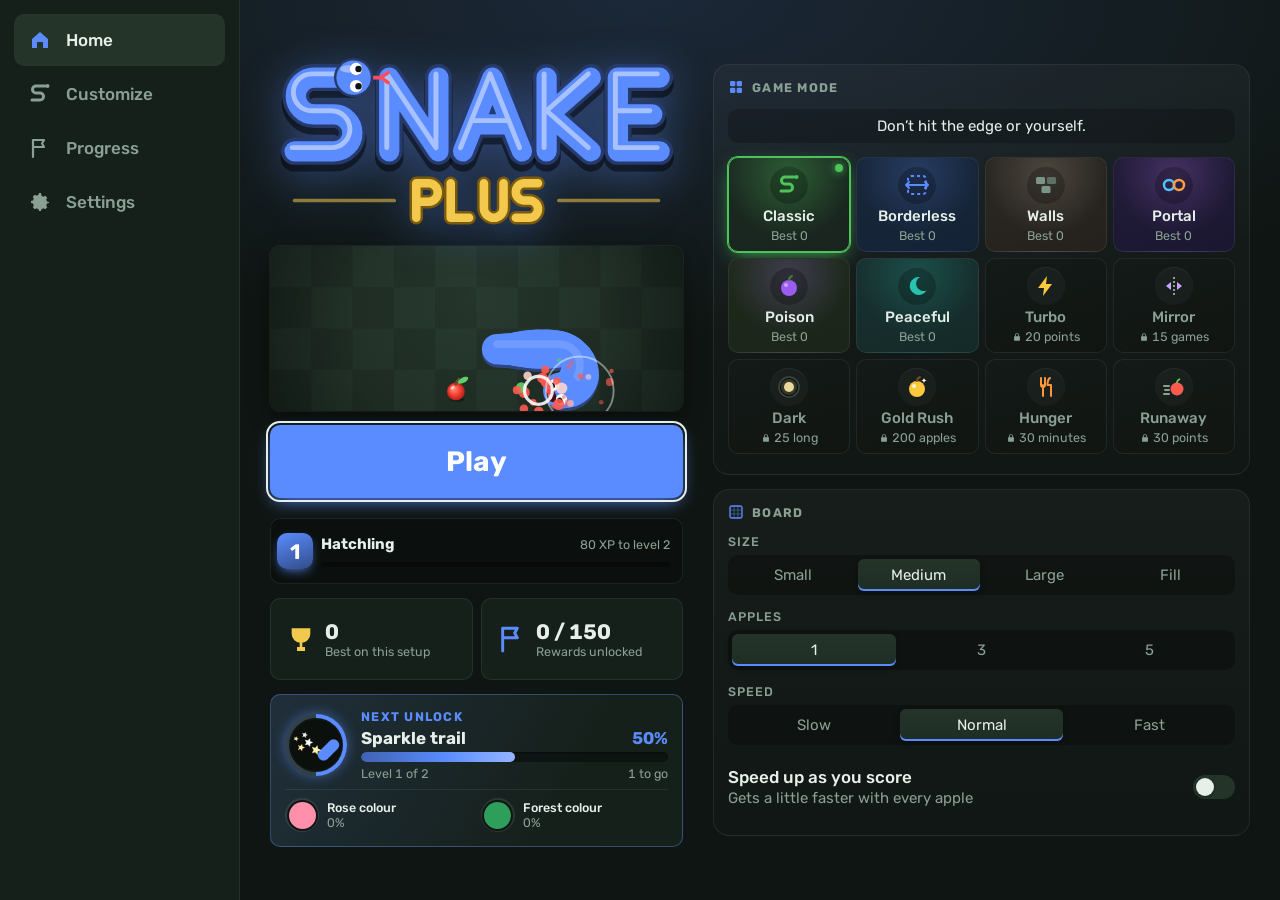
==== index.html @ ddee66f6 "Fade scroll areas at their edges; add Gameplay, Effects and swipe settings Everything that scrolls n" ====
<!doctype html>
<html lang="en">
<head>
<meta charset="utf-8">
<meta name="viewport" content="width=device-width,initial-scale=1,viewport-fit=cover">
<meta name="theme-color" content="#0f1512">
<meta name="color-scheme" content="dark">
<meta name="description" content="A dark-mode snake game with a dozen modes, a long road of unlocks and smooth controls.">
<!-- Installable: Add to Home Screen opens it full-screen on iPhone/iPad -->
<meta name="apple-mobile-web-app-capable" content="yes">
<meta name="mobile-web-app-capable" content="yes">
<meta name="apple-mobile-web-app-status-bar-style" content="black-translucent">
<meta name="apple-mobile-web-app-title" content="Snake Plus">
<link rel="icon" href="icons/icon-192.png" type="image/png">
<link rel="apple-touch-icon" href="icons/apple-touch-icon.png">
<title>Snake Plus</title>
<link rel="preconnect" href="https://fonts.googleapis.com">
<link rel="preconnect" href="https://fonts.gstatic.com" crossorigin>
<link rel="stylesheet" href="https://fonts.googleapis.com/css2?family=Rubik:wght@400;500;700&display=swap">
<link rel="stylesheet" href="style.css">
</head>
<body>
<main class="app" id="app">
  <div class="wrap" id="wrap">
    <div class="bar" id="bar">
      <span class="hud" title="Score">
        <svg viewBox="0 0 24 24" aria-hidden="true"><circle cx="12" cy="14" r="8" fill="#ff5a4e"/><path d="M12 6c0-2 1-3 3-4" stroke="#5fd16a" stroke-width="2" fill="none" stroke-linecap="round"/></svg>
        <b id="score">0</b>
      </span>
      <button class="hud hud-btn" id="bestBtn" type="button" aria-label="Best score – show all best scores" title="All best scores">
        <svg viewBox="0 0 24 24" aria-hidden="true"><path d="M5 4h14v4a7 7 0 0 1-14 0zM9 18h6v3H9zM11 14h2v4h-2z" fill="#f2c94c"/></svg>
        <b id="best">0</b>
      </button>
      <span class="mode-tag" id="modeTag">Classic</span>
      <span class="spacer"></span>
      <button class="icon-btn" id="muteBtn" type="button" aria-label="Sound on"></button>
      <button class="icon-btn" id="menuBtn" type="button" aria-label="Pause and open menu"><svg viewBox="0 0 24 24" fill="currentColor" aria-hidden="true"><rect x="6" y="5" width="4" height="14" rx="1"/><rect x="14" y="5" width="4" height="14" rx="1"/></svg></button>
    </div>
    <div class="stage" id="stage">
      <canvas id="c" aria-label="Snake board"></canvas>
      <div class="overlay" id="overlay">
        <div class="menu compact" id="menu" role="dialog" aria-labelledby="ovTitle">
          <div class="menu-head">
            <h1 id="ovTitle">Snake Plus</h1>
            <div class="scores">
              <div class="big-stat">
                <svg viewBox="0 0 24 24" aria-hidden="true"><circle cx="12" cy="14" r="8" fill="#ff5a4e"/><path d="M12 6c0-2 1-3 3-4" stroke="#5fd16a" stroke-width="2" fill="none" stroke-linecap="round"/></svg>
                <span class="num" id="mScore">0</span><small>Score</small>
              </div>
              <button class="big-stat big-stat-btn" id="mBestBtn" type="button" title="All best scores">
                <svg viewBox="0 0 24 24" aria-hidden="true"><path d="M5 4h14v4a7 7 0 0 1-14 0zM9 18h6v3H9zM11 14h2v4h-2z" fill="#f2c94c"/></svg>
                <span class="num" id="mBest">0</span><small>Best</small>
              </button>
            </div>
            <button class="lvl" id="lvl" type="button" title="Player level"></button>
            <p class="badge" id="badge" hidden></p>
            <div class="missed" id="missed" hidden>
              <div class="ms-h"><b>What you missed</b><small>Unlocked this game. Tap one to use it.</small><button type="button" class="ms-x" id="missedClose" aria-label="Close">×</button></div>
              <div class="ms-list" id="missedList"></div>
            </div>
            <button class="home-next" id="nextGoal" type="button" hidden></button>
          </div>

          <div class="pause-box" id="pauseBox" hidden>
            <button class="play" id="resumeBtn" type="button">Resume</button>
            <div class="pause-row">
              <button class="pbtn" id="restartBtn" type="button"><svg viewBox="0 0 24 24" aria-hidden="true"><path d="M4 12a8 8 0 1 0 2.4-5.7M4 4v4.5h4.5" stroke="currentColor" stroke-width="2.2" fill="none" stroke-linecap="round" stroke-linejoin="round"/></svg>Restart</button>
              <button class="pbtn" id="homeBtn" type="button"><svg viewBox="0 0 24 24" aria-hidden="true"><path d="M4 11l8-7 8 7v9h-5v-6H9v6H4z" fill="currentColor"/></svg>Main menu</button>
            </div>
            <div class="pause-row">
              <button class="pbtn tog" id="pSound" type="button" aria-pressed="true"><span class="ic"></span>Sound</button>
              <button class="pbtn tog" id="pMusic" type="button" aria-pressed="false"><svg viewBox="0 0 24 24" aria-hidden="true"><path d="M9 18V6l10-2v12" stroke="currentColor" stroke-width="2" fill="none" stroke-linejoin="round"/><circle cx="6.5" cy="18" r="2.5" fill="currentColor"/><circle cx="16.5" cy="16" r="2.5" fill="currentColor"/></svg>Music</button>
            </div>
            <p class="pause-hint">Esc, P or Start also resumes</p>
          </div>
          <div class="pause-box" id="overBox" hidden>
            <button class="play" id="againBtn" type="button">Play again</button>
            <button class="pbtn" id="overHome" type="button"><svg viewBox="0 0 24 24" aria-hidden="true"><path d="M4 11l8-7 8 7v9h-5v-6H9v6H4z" fill="currentColor"/></svg>Main menu</button>
          </div>
        </div>
      </div>
    </div>
  </div>
  <div class="dpad" id="dpad" hidden aria-label="Direction pad">
    <button type="button" data-dir="up" aria-label="Up"><svg viewBox="0 0 24 24"><path d="M12 6l7 9H5z"/></svg></button>
    <button type="button" data-dir="left" aria-label="Left"><svg viewBox="0 0 24 24"><path d="M6 12l9-7v14z"/></svg></button>
    <button type="button" data-dir="right" aria-label="Right"><svg viewBox="0 0 24 24"><path d="M18 12l-9 7V5z"/></svg></button>
    <button type="button" data-dir="down" aria-label="Down"><svg viewBox="0 0 24 24"><path d="M12 18l-7-9h14z"/></svg></button>
  </div>
</main>
<div class="shell" id="shell" data-page="home">
  <aside class="side-nav">
    <div class="brand logo" role="img" aria-label="Snake Plus"></div>
    <nav class="tabs" role="tablist" id="tabs" aria-label="Menu">
            <button role="tab" type="button" data-tab="home" aria-selected="true"><svg viewBox="0 0 24 24" aria-hidden="true"><path d="M4 11l8-7 8 7v9h-5v-6H9v6H4z"/></svg><span>Home</span></button>
            <button role="tab" type="button" data-tab="modes" aria-selected="false"><svg viewBox="0 0 24 24" aria-hidden="true"><rect x="3" y="3" width="8" height="8" rx="2"/><rect x="13" y="3" width="8" height="8" rx="2"/><rect x="3" y="13" width="8" height="8" rx="2"/><rect x="13" y="13" width="8" height="8" rx="2"/></svg><span>Modes</span></button>
            <button role="tab" type="button" data-tab="snake" aria-selected="false"><svg viewBox="0 0 24 24" aria-hidden="true"><path d="M4 18h8a3.5 3.5 0 0 0 0-7H8a3.5 3.5 0 0 1 0-7h9" fill="none" stroke="currentColor" stroke-width="3" stroke-linecap="round"/><circle cx="19.5" cy="4" r="2"/></svg><span>Customize</span></button>
            <button role="tab" type="button" data-tab="unlocks" aria-selected="false"><svg viewBox="0 0 24 24" aria-hidden="true"><path d="M5 21V4M5 4h11l-2 3.5L16 11H5" fill="none" stroke="currentColor" stroke-width="2.2" stroke-linejoin="round" stroke-linecap="round"/></svg><span>Unlocks</span></button>
            <button role="tab" type="button" data-tab="stats" aria-selected="false"><svg viewBox="0 0 24 24" aria-hidden="true"><rect x="4" y="12" width="4" height="8" rx="1"/><rect x="10" y="7" width="4" height="13" rx="1"/><rect x="16" y="3" width="4" height="17" rx="1"/></svg><span>Stats</span></button>
            <button role="tab" type="button" data-tab="settings" aria-selected="false"><svg viewBox="0 0 24 24" aria-hidden="true"><path d="M12 8.5a3.5 3.5 0 1 0 0 7 3.5 3.5 0 0 0 0-7zm9 3.5-2.1-.6a7 7 0 0 0-.7-1.7l1-2-2-2-1.9 1.1a7 7 0 0 0-1.7-.7L13 3h-2l-.6 2.1a7 7 0 0 0-1.7.7L6.8 4.7l-2 2 1 2a7 7 0 0 0-.7 1.7L3 11v2l2.1.6c.2.6.4 1.2.7 1.7l-1 1.9 2 2 1.9-1c.5.3 1.1.5 1.7.7L11 21h2l.6-2.1a7 7 0 0 0 1.7-.7l1.9 1 2-2-1-1.9c.3-.5.5-1.1.7-1.7L21 13z"/></svg><span>Settings</span></button>
    </nav>
  </aside>
  <header class="page-head"><h2 id="pageTitle">Snake Plus</h2><button class="play play-pill" id="playTop" type="button">Play</button></header>
  <div class="panels" id="panels">
            <section class="panel panel-home" role="tabpanel" data-panel="home">
              <div class="home-hero">
                <h1 class="logo logo-hero" role="img" aria-label="Snake Plus"></h1>
                <div class="pv-slot"><canvas id="pv" aria-hidden="true"></canvas></div>
                <button class="setup" type="button" data-go="modes" aria-label="Change mode and board"><span class="mode-line" id="modeLine"></span><svg viewBox="0 0 24 24" aria-hidden="true"><path d="M9 6l6 6-6 6" fill="none" stroke="currentColor" stroke-width="2.4" stroke-linecap="round" stroke-linejoin="round"/></svg></button>
                <button id="playBtn" class="play play-hero" type="button">Play</button>
              </div>
              <div class="home-side">
                <button class="lvl" id="homeLvl" type="button" data-go="unlocks" title="Player level"></button>
                <div class="home-tiles">
                  <button class="htile" type="button" data-go="stats"><svg viewBox="0 0 24 24" aria-hidden="true"><path d="M5 4h14v4a7 7 0 0 1-14 0zM9 18h6v3H9zM11 14h2v4h-2z" fill="#f2c94c"/></svg><b id="homeBest">0</b><small>Best on this setup</small></button>
                  <button class="htile" type="button" data-go="unlocks"><svg viewBox="0 0 24 24" aria-hidden="true"><path d="M5 21V4M5 4h11l-2 3.5L16 11H5" fill="none" stroke="currentColor" stroke-width="2.2" stroke-linejoin="round" stroke-linecap="round"/></svg><b id="homeGot">0</b><small>Rewards unlocked</small></button>
                </div>
                <button class="home-next" id="homeNext" type="button" data-go="unlocks"></button>
              </div>
            </section>

            <section class="panel" role="tabpanel" data-panel="modes" hidden>
              <div class="pv-slot"></div>
              <div class="card"><h3 class="card-h"><svg viewBox="0 0 24 24" aria-hidden="true"><rect x="3" y="3" width="8" height="8" rx="2"/><rect x="13" y="3" width="8" height="8" rx="2"/><rect x="3" y="13" width="8" height="8" rx="2"/><rect x="13" y="13" width="8" height="8" rx="2"/></svg><span>Game mode</span></h3>
                <div class="mode-grid" id="modeGrid"></div>
              </div>
              <div class="card"><h3 class="card-h"><svg viewBox="0 0 24 24" aria-hidden="true"><rect x="3" y="3" width="18" height="18" rx="3" fill="none" stroke="currentColor" stroke-width="2"/><path d="M3 9h18M3 15h18M9 3v18M15 3v18" stroke="currentColor" stroke-width="1.2" opacity=".6"/></svg><span>Board</span></h3>
                <div class="field"><span class="label">Size</span><div class="seg" id="segBoard"></div></div>
                <div class="field"><span class="label">Apples</span><div class="seg" id="segApples"></div></div>
                <div class="field"><span class="label">Speed</span><div class="seg" id="segSpeed"></div></div>
                <button class="switch-row" type="button" role="switch" id="swRamp" aria-checked="false">
                  <span><b>Speed up as you score</b><small>Gets a little faster with every apple</small></span><i class="switch"></i>
                </button>
              </div>
            </section>

            <section class="panel panel-snake" role="tabpanel" data-panel="snake" hidden>
              <div class="ward-stage">
                <div class="pv-slot"></div>
                <div class="cat-tabs" id="catTabs"></div>
              </div>
              <div class="ward-body" id="wardrobe">
                <div class="cat-head"><span class="cat-name"><b id="catTitle"></b><small id="catNow"></small></span><span class="cat-tools"><small id="catCount"></small><button class="cat-filter" id="catFilter" type="button" aria-pressed="false">Hide locked</button></span></div>
                <div class="lock-note" id="lockNote" hidden><span id="lockText"></span><button type="button" class="link" id="lockRoad">See it on the roadmap</button></div>
                <div class="cat" data-cat="color"><div class="swatches" id="optColor"></div>
                <div class="custom-pick" id="customPick" hidden>
                  <label class="cp-row"><span class="cp-well"><input type="color" id="customInput" value="#00c2a8" aria-label="Pick your custom colour"></span>
                    <span class="cp-text"><b>Your own colour</b><small id="customStatus">Pick any colour that isn't already in the game.</small></span></label>
                </div>
                </div>
                <div class="cat" data-cat="combos" hidden><div class="combos" id="optCombos"></div><p class="hint" id="comboHint"></p></div>
                <div class="cat" data-cat="pattern" hidden><div class="chips" id="optPattern"></div></div>
                <div class="cat" data-cat="shape" hidden><div class="chips" id="optShape"></div></div>
                <div class="cat" data-cat="eyes" hidden><div class="chips" id="optEyes"></div></div>
                <div class="cat" data-cat="hat" hidden><div class="chips" id="optHat"></div></div>
                <div class="cat" data-cat="burst" hidden><div class="chips" id="optBurst"></div></div>
                <div class="cat" data-cat="trail" hidden><div class="chips" id="optTrail"></div></div>
                <div class="cat" data-cat="food" hidden><div class="chips" id="optFood"></div></div>
                <div class="cat" data-cat="boardSkin" hidden><div class="chips" id="optBoardSkin"></div></div>
              </div>
            </section>

            <section class="panel" role="tabpanel" data-panel="unlocks" hidden>
              <div class="road-hero" id="roadHero"></div>
              <div class="roadmap" id="roadmap"></div>
            </section>

            <section class="panel" role="tabpanel" data-panel="settings" hidden>
              <div class="card" id="syncCard"><h3 class="card-h"><svg viewBox="0 0 24 24" aria-hidden="true"><path d="M7 18a5 5 0 0 1-.6-9.96A6.5 6.5 0 0 1 19 9.5a4.25 4.25 0 0 1-.5 8.5z"/><path d="M9.5 13.2a2.7 2.7 0 0 1 4.6-1.6M14.5 14.3a2.7 2.7 0 0 1-4.6 1.6" stroke="#16201b" stroke-width="1.6" fill="none" stroke-linecap="round"/><path d="M14.6 10.4v1.8h-1.8M9.4 17.1v-1.8h1.8" stroke="#16201b" stroke-width="1.6" fill="none" stroke-linecap="round" stroke-linejoin="round"/></svg><span>Sync</span><small id="syncState"></small></h3>
                <div id="syncOff">
                  <p class="sync-p">Play on your phone, iPad and computer with the same progress, best scores, unlocks and look.</p>
                  <div class="sync-btns"><button class="pbtn" type="button" id="syncNew">Turn on sync</button><button class="pbtn" type="button" id="syncHave">I have a code</button></div>
                  <form class="sync-join" id="syncJoin" hidden><input id="syncInput" type="text" placeholder="XXXX-XXXX" aria-label="Sync code" autocomplete="off" autocapitalize="characters" autocorrect="off" spellcheck="false" maxlength="12" size="9"><button class="play" type="submit" id="syncJoinBtn">Join</button></form>
                </div>
                <div id="syncOn" hidden>
                  <div class="sync-code"><span>Your sync code</span><b id="syncCode"></b><button class="pbtn" type="button" id="syncCopy">Copy</button></div>
                  <p class="sync-p">On another device, open <b>Settings → Sync → I have a code</b> and type it in. Keep it private: anyone with the code can use this save.</p>
                  <div class="sync-btns"><button class="pbtn" type="button" id="syncNow">Sync now</button><button class="pbtn" type="button" id="syncLeave">Stop syncing here</button></div>
                </div>
                <p class="sync-msg" id="syncMsg" hidden></p>
              </div>
              <div class="card"><h3 class="card-h"><svg viewBox="0 0 24 24" aria-hidden="true"><path d="M8 5v14l11-7z"/></svg><span>Gameplay</span></h3>
                <button class="switch-row" type="button" role="switch" id="swAuto" aria-checked="false"><span><b>Keep playing after a crash</b><small>No game over screen. A new game starts by itself, and you leave through the pause menu</small></span><i class="switch"></i></button>
                <button class="switch-row" type="button" role="switch" id="swCountdown" aria-checked="true"><span><b>Countdown</b><small>3, 2, 1 before a new game. Resuming from pause always counts down</small></span><i class="switch"></i></button>
                <button class="switch-row" type="button" role="switch" id="swGrace" aria-checked="true"><span><b>Edge grace</b><small>A brief moment to turn when you’re about to crash</small></span><i class="switch"></i></button>
                <button class="switch-row" type="button" role="switch" id="swWake" aria-checked="true"><span><b>Keep screen awake</b><small>Stops your screen turning off during a game, where supported</small></span><i class="switch"></i></button>
              </div>
              <div class="card"><h3 class="card-h"><svg viewBox="0 0 24 24" aria-hidden="true"><path d="M4 9h4l5-4v14l-5-4H4z"/><path d="M16 8.5a5 5 0 0 1 0 7M18.5 6a8.5 8.5 0 0 1 0 12" stroke="currentColor" stroke-width="2" fill="none" stroke-linecap="round"/></svg><span>Sound</span></h3>
                <label class="field"><span class="label">Volume <output id="volOut">80%</output></span>
                  <input type="range" id="volume" min="0" max="100" step="5" value="80"></label>
                <button class="switch-row" type="button" role="switch" id="swSfx" aria-checked="true"><span><b>Sound effects</b><small>Eating, turning, crashing</small></span><i class="switch"></i></button>
                <button class="switch-row" type="button" role="switch" id="swMusic" aria-checked="false"><span><b>Background music</b><small>A soft loop while you play</small></span><i class="switch"></i></button>
              </div>
              <div class="card"><h3 class="card-h"><svg viewBox="0 0 24 24" aria-hidden="true"><path d="M12 2l1.800 6.200L20 10l-6.200 1.800L12 18l-1.800-6.200L4 10l6.200-1.800z"/></svg><span>Effects</span></h3>
                <button class="switch-row" type="button" role="switch" id="swShake" aria-checked="true"><span><b>Screen shake</b><small>The board shakes when you crash</small></span><i class="switch"></i></button>
                <button class="switch-row" type="button" role="switch" id="swConfetti" aria-checked="true"><span><b>Confetti</b><small>Bursts for new bests and unlocks</small></span><i class="switch"></i></button>
              </div>
              <div class="card"><h3 class="card-h"><svg viewBox="0 0 24 24" aria-hidden="true"><path d="M12 3a6 6 0 0 0-6 6v4l-2 3h16l-2-3V9a6 6 0 0 0-6-6zM10 19a2 2 0 0 0 4 0z"/></svg><span>Notifications</span></h3>
                <button class="switch-row" type="button" role="switch" id="swToasts" aria-checked="true"><span><b>Unlock pop-ups during games</b><small>When off, you'll see everything you unlocked after the game, in “What you missed”</small></span><i class="switch"></i></button>
              </div>
              <div class="card"><h3 class="card-h"><svg viewBox="0 0 24 24" aria-hidden="true"><path d="M7 7h10a5 5 0 0 1 5 5v1a4 4 0 0 1-7 2.6L14 14h-4l-1 1.6A4 4 0 0 1 2 13v-1a5 5 0 0 1 5-5z"/><path d="M7 10v4M5 12h4" stroke="#16201b" stroke-width="1.6" stroke-linecap="round"/><circle cx="16.5" cy="11" r="1.1" fill="#16201b"/><circle cx="18.5" cy="13" r="1.1" fill="#16201b"/></svg><span>Controls</span></h3>
                <div class="field"><span class="label">Swipe sensitivity</span><div class="seg" id="segSwipe"></div></div>
                <button class="switch-row" type="button" role="switch" id="swDpad" aria-checked="false"><span><b>On-screen D-pad</b><small>Buttons under the board for touch screens</small></span><i class="switch"></i></button>
                <button class="switch-row" type="button" role="switch" id="swVibrate" aria-checked="true"><span><b>Vibration</b><small id="vibNote">Short buzz when you eat or crash</small></span><i class="switch"></i></button>
                <div class="help">
                  <p><kbd>←↑↓→</kbd><kbd>WASD</kbd><span>Steer</span></p>
                  <p><kbd>Esc</kbd><kbd>P</kbd><span>Pause</span></p>
                  <p><kbd>Swipe</kbd><span>Anywhere on the screen</span></p>
                  <p><kbd>Gamepad</kbd><span>D-pad or stick · Start pauses · A plays</span></p>
                </div>
              </div>
            </section>

            <section class="panel" role="tabpanel" data-panel="stats" hidden>
              <div class="tiles" id="statTiles"></div>
              <div class="card" id="bestHeading"><h3 class="card-h"><svg viewBox="0 0 24 24" aria-hidden="true"><path d="M5 4h14v4a7 7 0 0 1-14 0zM9 18h6v3H9zM11 14h2v4h-2z"/></svg><span>Best scores</span></h3>
                <p class="hint">Each mode keeps a best for every board size and apple count. Your current setup is outlined.</p>
                <div class="best-list" id="bestList"></div>
              </div>
            </section>
  </div>
</div>
<div class="toasts" id="toasts" aria-live="polite"></div>
<canvas id="confetti" aria-hidden="true"></canvas>

<script src="js/util.js"></script>
<script src="js/game.js"></script>
<script src="js/store.js"></script>
<script src="js/skins.js"></script>
<script src="js/audio.js"></script>
<script src="js/render.js"></script>
<script src="js/input.js"></script>
<script src="js/ui.js"></script>
<script src="js/sync-core.js"></script>
<script src="js/sync.js"></script>
<script src="js/main.js"></script>
<script>
  // Offline support + Home Screen install. Both need http(s), so skip them when opened as a file.
  if (location.protocol.startsWith('http')) {
    const m = document.createElement('link'); m.rel = 'manifest'; m.href = 'manifest.webmanifest'; document.head.appendChild(m);
  }
  if ('serviceWorker' in navigator && location.protocol.startsWith('http')) {
    addEventListener('load', () => navigator.serviceWorker.register('sw.js').catch(() => {}));
  }
</script>
</body>
</html>
---- style.css ----
/* ---------- design tokens ---------- */
:root {
  /* colour */
  --c-bg: #0f1512;
  --c-surface: #16201b;
  --c-surface-2: #1c2a22;
  --c-surface-3: #243429;
  --c-line: rgba(230, 239, 233, .08);
  --c-fg: #e6efe9;
  --c-muted: #8aa094;
  --c-accent: #5b8cff;
  --c-accent-fg: #ffffff;
  --c-gold: #f2c94c;
  --c-good: #4cc35b;
  --c-danger: #ff5a4e;
  --c-scrim: rgba(8, 12, 10, .62);

  /* radius */
  --r-sm: 6px;
  --r-md: 10px;
  --r-lg: 16px;
  --r-pill: 999px;

  /* spacing */
  --sp-1: 4px;
  --sp-2: 8px;
  --sp-3: 12px;
  --sp-4: 16px;
  --sp-5: 24px;
  --sp-6: 32px;

  /* type scale */
  --font: 'Rubik', system-ui, -apple-system, 'Segoe UI', sans-serif;
  --fs-xs: 11px;
  --fs-sm: 13px;
  --fs-md: 15px;
  --fs-lg: 18px;
  --fs-xl: 24px;
  --fs-2xl: 36px;

  /* depth + motion */
  --shadow-1: 0 2px 6px rgba(0, 0, 0, .25);
  --shadow-2: 0 20px 50px rgba(0, 0, 0, .45);
  --ease: cubic-bezier(.2, .8, .2, 1);
  --t-fast: 120ms;
  --t-med: 220ms;
  --t-slide: 340ms;

  --pad: var(--sp-4);
  color-scheme: dark;
}

* { box-sizing: border-box; }
html, body { height: 100%; margin: 0; }
html { touch-action: manipulation; background: var(--c-surface); }
html, body { height: 100vh; height: 100dvh; }
body {
  background: radial-gradient(ellipse at 50% 30%, #15201a 0%, var(--c-bg) 70%) fixed, var(--c-bg);
  color: var(--c-fg); font-family: var(--font); font-size: var(--fs-md);
  display: flex; align-items: center; justify-content: center; overflow: hidden;
  padding: max(var(--pad), env(safe-area-inset-top)) max(var(--pad), env(safe-area-inset-right))
           max(var(--pad), env(safe-area-inset-bottom)) max(var(--pad), env(safe-area-inset-left));
  user-select: none; -webkit-user-select: none; -webkit-tap-highlight-color: transparent;
  -webkit-touch-callout: none; overscroll-behavior: none;
}
[hidden] { display: none !important; }
button { font: inherit; color: inherit; }
button:focus-visible, input:focus-visible { outline: 2px solid var(--c-fg); outline-offset: 2px; }

/* ---------- layout ---------- */
.app { display: flex; flex-direction: column; align-items: center; gap: var(--sp-3); }
.app.side { flex-direction: row; }
.wrap { display: flex; flex-direction: column; flex: none; border-radius: var(--r-md); overflow: hidden; box-shadow: var(--shadow-2), 0 0 0 1px var(--c-line); }

.bar { display: flex; align-items: center; gap: var(--sp-2); background: var(--c-surface); padding: var(--sp-2) var(--sp-2) var(--sp-2) var(--sp-3); font-weight: 700; font-size: var(--fs-lg); font-variant-numeric: tabular-nums; }
.hud { display: flex; align-items: center; gap: var(--sp-2); padding: var(--sp-1) var(--sp-2); border-radius: var(--r-sm); }
.hud svg { width: 22px; height: 22px; }
.hud b { display: inline-block; min-width: 1ch; }
.hud-btn { background: none; border: 0; cursor: pointer; font-weight: 700; font-size: var(--fs-lg); }
.hud-btn:hover { background: var(--c-surface-2); }
.hud-btn.passed b { color: var(--c-gold); }
.mode-tag { font-size: var(--fs-xs); font-weight: 500; color: var(--c-muted); letter-spacing: .06em; text-transform: uppercase; padding: 3px var(--sp-2); border-radius: var(--r-pill); background: var(--c-surface-2); white-space: nowrap; overflow: hidden; text-overflow: ellipsis; }
.spacer { flex: 1; }
.icon-btn { background: none; border: 0; color: var(--c-muted); cursor: pointer; padding: 6px; border-radius: var(--r-sm); display: flex; }
.icon-btn:hover { color: var(--c-fg); background: var(--c-surface-2); }
.icon-btn svg { width: 20px; height: 20px; }

.stage { position: relative; }
/* Soft fade from the score bar into the board instead of a hard edge */
.stage::before { content: ''; position: absolute; left: 0; right: 0; top: 0; height: 26px; z-index: 1; pointer-events: none;
  background: linear-gradient(var(--c-surface), rgba(22, 32, 27, .55) 35%, rgba(22, 32, 27, 0)); }
#c { display: block; touch-action: none; }
#confetti { position: fixed; inset: 0; width: 100%; height: 100%; pointer-events: none; z-index: 50; }

/* ---------- menu ---------- */
.overlay { position: absolute; inset: 0; z-index: 2; display: flex; align-items: center; justify-content: center; background: var(--c-scrim); padding: var(--sp-3); touch-action: pan-y; animation: fade var(--t-med) var(--ease); }
.menu {
  width: min(100%, 380px); max-height: 100%; display: flex; flex-direction: column;
  background: var(--c-surface); border-radius: var(--r-lg); box-shadow: var(--shadow-2), 0 0 0 1px var(--c-line);
  overflow: hidden auto; animation: pop var(--t-med) var(--ease);
}
.menu-head { display: grid; justify-items: center; gap: var(--sp-2); padding: var(--sp-4) var(--sp-4) var(--sp-2); }
.menu h1 { margin: 0; font-size: var(--fs-md); color: var(--c-muted); font-weight: 500; letter-spacing: .04em; }
.scores { display: flex; justify-content: center; gap: var(--sp-3); }
.big-stat { display: grid; grid-template-columns: auto auto; align-items: center; column-gap: var(--sp-2); padding: var(--sp-1) var(--sp-3); border-radius: var(--r-md); border: 0; background: none; text-align: left; }
.big-stat svg { width: 32px; height: 32px; grid-row: span 2; }
.big-stat .num { font-size: var(--fs-2xl); font-weight: 700; line-height: 1; font-variant-numeric: tabular-nums; }
.big-stat small { font-size: var(--fs-xs); color: var(--c-muted); text-transform: uppercase; letter-spacing: .08em; }
.big-stat-btn { cursor: pointer; }
.big-stat-btn:hover { background: var(--c-surface-2); }
.badge { margin: 0; padding: var(--sp-1) var(--sp-3); border-radius: var(--r-pill); background: rgba(242, 201, 76, .14); color: var(--c-gold); font-size: var(--fs-sm); font-weight: 700; animation: pop var(--t-med) var(--ease); text-align: center; }
.mode-line { margin: 0; color: var(--c-muted); font-size: var(--fs-sm); text-align: center; }


.field { display: grid; gap: 6px; min-width: 0; }
.label { font-size: var(--fs-xs); color: var(--c-muted); font-weight: 500; letter-spacing: .08em; text-transform: uppercase; display: flex; justify-content: space-between; }
.label output { color: var(--c-fg); letter-spacing: 0; }

.mode-grid { display: grid; grid-template-columns: repeat(auto-fill, minmax(104px, 1fr)); gap: var(--sp-2); }
.mode-card { display: grid; justify-items: center; gap: 2px; padding: var(--sp-2) var(--sp-1); border-radius: var(--r-md); border: 1px solid var(--c-line); background: var(--c-surface-2); cursor: pointer; transition: transform var(--t-fast), background var(--t-fast); }
.mode-card svg { width: 28px; height: 28px; }
.mode-card b { font-size: var(--fs-sm); font-weight: 500; }
.mode-card small { font-size: var(--fs-xs); color: var(--c-muted); font-variant-numeric: tabular-nums; }
.mode-card:hover { background: var(--c-surface-3); }
.mode-card:active { transform: scale(.97); }
.mode-card small svg { width: 10px; height: 10px; vertical-align: -1px; }
.mode-card.locked { background: var(--c-bg); }
.mode-card.locked > svg { filter: grayscale(1) brightness(.55); }
.mode-card.locked b { color: var(--c-muted); }
.best-mode.locked > b { color: var(--c-muted); }
.best-mode.locked > b svg { filter: grayscale(1) brightness(.6); }
.best-mode > b .lock { width: 12px; height: 12px; }
.mode-card[aria-pressed="true"] { border-color: var(--c-accent); background: rgba(91, 140, 255, .14); }
.mode-desc { margin: calc(var(--sp-1) * -1) 0 0; font-size: var(--fs-sm); color: var(--c-muted); text-align: center; }

.seg { display: grid; grid-auto-flow: column; grid-auto-columns: 1fr; gap: var(--sp-1); padding: var(--sp-1); background: var(--c-bg); border-radius: var(--r-md); }
.seg button { border: 0; background: none; padding: 7px var(--sp-1); border-radius: var(--r-sm); font-size: var(--fs-sm); color: var(--c-muted); cursor: pointer; }
.seg button[aria-pressed="true"] { background: var(--c-surface-3); color: var(--c-fg); box-shadow: var(--shadow-1); }

.switch-row { display: flex; align-items: center; justify-content: space-between; gap: var(--sp-3); width: 100%; text-align: left; padding: var(--sp-2) 0; border: 0; background: none; cursor: pointer; }
.switch-row span { display: grid; gap: 2px; }
.switch-row b { font-weight: 500; font-size: var(--fs-md); }
.switch-row small { color: var(--c-muted); font-size: var(--fs-sm); }
.switch { flex: none; width: 42px; height: 24px; border-radius: var(--r-pill); background: var(--c-surface-3); position: relative; transition: background var(--t-fast); }
.switch::after { content: ''; position: absolute; top: 3px; left: 3px; width: 18px; height: 18px; border-radius: 50%; background: var(--c-fg); transition: transform var(--t-med) var(--ease); }
.switch-row[aria-checked="true"] .switch { background: var(--c-accent); }
.switch-row[aria-checked="true"] .switch::after { transform: translateX(18px); }

input[type=range] { width: 100%; accent-color: var(--c-accent); height: 28px; }

.swatches { display: flex; flex-wrap: wrap; gap: 10px; }
.sw { width: 30px; height: 30px; border-radius: 50%; border: 0; cursor: pointer; box-shadow: inset 0 -3px 0 rgba(0, 0, 0, .25); position: relative; transition: transform var(--t-fast); }
.sw:active { transform: scale(.9); }
.sw[aria-pressed="true"] { outline: 2px solid var(--c-fg); outline-offset: 2px; }
.chips { display: flex; flex-wrap: wrap; gap: 6px; }
.chip { border: 1px solid var(--c-line); background: var(--c-surface-2); border-radius: var(--r-pill); padding: 6px var(--sp-3); font-size: var(--fs-sm); cursor: pointer; display: inline-flex; align-items: center; gap: 5px; }
.chip[aria-pressed="true"] { border-color: var(--c-accent); background: rgba(91, 140, 255, .16); }
/* Locked items are dimmed with solid colours, never transparency, so nothing behind shows through. */
.chip.locked { color: var(--c-muted); background: var(--c-bg); }
.sw.locked { filter: saturate(.35) brightness(.7); }
.sw .lock { position: absolute; inset: 0; margin: auto; width: 14px; height: 14px; color: #fff; }
.chip .lock { width: 12px; height: 12px; }
.lock-note { margin: 0; font-size: var(--fs-sm); color: var(--c-gold); background: rgba(242, 201, 76, .1); border-radius: var(--r-md); padding: var(--sp-2) var(--sp-3); }

.help { display: grid; gap: var(--sp-1); padding: var(--sp-3); background: var(--c-bg); border-radius: var(--r-md); font-size: var(--fs-sm); color: var(--c-muted); }
.help p { margin: 0; }
.help b { color: var(--c-fg); font-weight: 500; margin-right: var(--sp-1); }

.tiles { display: grid; grid-template-columns: 1fr 1fr; gap: var(--sp-2); }
.tile { background: var(--c-surface-2); border-radius: var(--r-md); padding: var(--sp-3); display: grid; gap: 2px; }
.tile b { font-size: var(--fs-xl); font-variant-numeric: tabular-nums; }
.tile small { font-size: var(--fs-xs); color: var(--c-muted); text-transform: uppercase; letter-spacing: .08em; }
.sub { margin: var(--sp-2) 0 0; font-size: var(--fs-xs); color: var(--c-muted); font-weight: 500; letter-spacing: .08em; text-transform: uppercase; }
.hint { margin: calc(var(--sp-2) * -1) 0 0; color: var(--c-muted); font-size: var(--fs-sm); }
.best-list { display: grid; gap: var(--sp-2); }
.best-mode { background: var(--c-surface-2); border-radius: var(--r-md); padding: var(--sp-2) var(--sp-3); display: grid; grid-template-columns: 1fr auto; gap: var(--sp-2); align-items: center; }
.best-mode > b { font-weight: 500; display: flex; align-items: center; gap: var(--sp-2); }
.best-mode > b svg { width: 20px; height: 20px; }
.best-mode .top { font-weight: 700; font-size: var(--fs-lg); color: var(--c-gold); font-variant-numeric: tabular-nums; }
.best-grid { grid-column: 1 / -1; display: grid; grid-template-columns: auto repeat(3, 1fr); gap: 2px; font-size: var(--fs-sm); text-align: center; font-variant-numeric: tabular-nums; }
.best-grid span { padding: 3px 0; border-radius: 4px; }
.best-grid .h { color: var(--c-muted); font-size: var(--fs-xs); }
.best-grid .rh { text-align: left; padding-right: var(--sp-2); }
.best-grid .v { background: var(--c-bg); }
.best-grid .v.zero { color: var(--c-muted); opacity: .6; }
.best-grid .v.cur { outline: 1px solid var(--c-accent); color: var(--c-fg); }
.unlock { display: grid; grid-template-columns: auto 1fr auto; gap: var(--sp-3); align-items: center; font-size: var(--fs-sm); }
.unlock .prev { width: 24px; height: 24px; border-radius: 50%; }
.unlock .bar-p { grid-column: 2 / 4; height: 4px; border-radius: var(--r-pill); background: var(--c-bg); overflow: hidden; margin-top: -6px; }
.unlock .bar-p i { display: block; height: 100%; background: var(--c-accent); }
.unlock.done .bar-p i { background: var(--c-good); }
.unlock small { color: var(--c-muted); font-variant-numeric: tabular-nums; }

.play { width: 100%; background: var(--c-accent); color: var(--c-accent-fg); border: 0; border-radius: var(--r-md); padding: 13px var(--sp-5); font-weight: 700; font-size: var(--fs-lg); cursor: pointer; box-shadow: 0 6px 18px rgba(91, 140, 255, .3); transition: transform var(--t-fast), filter var(--t-fast); }
.play:hover { filter: brightness(1.08); }
.play:active { transform: scale(.98); }

/* ---------- compact pause card ---------- */
.menu.compact { width: min(100%, 380px); }
.pause-box { display: grid; gap: var(--sp-2); padding: var(--sp-2) var(--sp-4) var(--sp-4); }
.pause-row { display: grid; grid-template-columns: 1fr 1fr; gap: var(--sp-2); }
.pbtn { display: flex; align-items: center; justify-content: center; gap: var(--sp-2); padding: 12px var(--sp-2); border: 1px solid var(--c-line); border-radius: var(--r-md); background: var(--c-surface-2); font-size: var(--fs-md); font-weight: 500; cursor: pointer; transition: background var(--t-fast), transform var(--t-fast); }
.pbtn:hover { background: var(--c-surface-3); }
.pbtn:active { transform: scale(.97); }
.pbtn svg, .pbtn .ic svg { width: 20px; height: 20px; display: block; }
.pbtn.tog[aria-pressed="false"] { color: var(--c-muted); background: var(--c-bg); }
.pbtn.tog[aria-pressed="true"] { border-color: rgba(91, 140, 255, .5); }
.pause-hint { margin: 0; text-align: center; font-size: var(--fs-xs); color: var(--c-muted); }

/* ---------- unlock roadmap ---------- */
.link { border: 0; background: none; padding: 0; color: var(--c-accent); font-size: var(--fs-sm); font-weight: 500; cursor: pointer; text-decoration: underline; text-underline-offset: 3px; }
.lock-note { display: grid; gap: var(--sp-1); justify-items: start; }
.road-intro { margin: 0; font-size: var(--fs-sm); color: var(--c-muted); }
.roadmap { display: grid; gap: var(--sp-3); }
.track { background: var(--c-surface-2); border-radius: var(--r-md); padding: var(--sp-3); display: grid; gap: var(--sp-2); }
.track header { display: flex; align-items: center; gap: var(--sp-2); }
.track header svg { width: 22px; height: 22px; flex: none; }
.track header b { font-weight: 500; flex: 1; }
.track .cur { font-weight: 700; font-variant-numeric: tabular-nums; font-size: var(--fs-lg); }
.track .how { margin: 0; font-size: var(--fs-sm); color: var(--c-muted); }
.road { position: relative; height: 74px; margin: 0 26px 0 10px; }
.rail { position: absolute; left: 0; right: 0; top: 22px; height: 6px; border-radius: var(--r-pill); background: var(--c-bg); overflow: hidden; }
.rail i { display: block; height: 100%; background: linear-gradient(90deg, var(--c-good), #8be08f); border-radius: inherit; transition: width .6s var(--ease); }
.road .start { position: absolute; left: 0; top: 50px; transform: translateX(-50%); font-size: var(--fs-xs); color: var(--c-muted); }
.road .start::before { content: ''; position: absolute; left: 50%; top: -26px; width: 10px; height: 10px; margin-left: -5px; border-radius: 50%; background: var(--c-good); }
.stop { position: absolute; top: 0; transform: translateX(-50%); width: 50px; display: grid; justify-items: center; gap: 4px; border: 0; background: none; padding: 0; cursor: pointer; }
.stop .rw { width: 44px; height: 44px; border-radius: 50%; display: grid; place-items: center; box-shadow: 0 0 0 3px var(--c-surface-2), 0 0 0 5px var(--c-bg); transition: transform var(--t-fast); }
.stop .rw-eyes, .stop .rw-mode { background: var(--c-bg); }
.road.many .stop .rw { width: 38px; height: 38px; }
.road.many .stop .mark { top: 24px; }
.road.many .rail { top: 19px; }
.road.many .start::before { top: -29px; }
.stop .rw-mode svg { width: 28px; height: 28px; }
.stop .rw-eyes svg { width: 34px; height: 34px; }
.stop .goal { font-size: var(--fs-xs); font-weight: 700; color: var(--c-muted); font-variant-numeric: tabular-nums; }
.stop .mark { position: absolute; top: 28px; right: 0; width: 18px; height: 18px; border-radius: 50%; display: grid; place-items: center; background: var(--c-surface-3); color: var(--c-fg); box-shadow: 0 0 0 2px var(--c-surface-2); }
.stop .mark svg { width: 11px; height: 11px; }
.stop.locked .rw { filter: grayscale(.85) brightness(.55); }
.stop.done .rw { box-shadow: 0 0 0 3px var(--c-surface-2), 0 0 0 5px var(--c-good); }
.stop.done .mark { background: var(--c-good); color: #0b1a0f; }
.stop.done .goal { color: var(--c-good); }
.stop.next .rw { filter: grayscale(.4) brightness(.8); box-shadow: 0 0 0 3px var(--c-surface-2), 0 0 0 5px var(--c-accent); animation: glow 1.8s ease-in-out infinite; }
.stop.next .goal { color: var(--c-fg); }
.stop.worn::after { content: 'On'; position: absolute; top: -8px; left: 50%; transform: translateX(-50%); font-size: 10px; font-weight: 700; padding: 1px 5px; border-radius: var(--r-pill); background: var(--c-accent); color: #fff; }
.stop:hover .rw { transform: scale(1.06); }
.stop.focus .rw { animation: focus .45s ease-in-out 4; }
.track .next { margin: 0; font-size: var(--fs-sm); }
.track .next small { color: var(--c-muted); }
.track .ok { color: var(--c-good); font-weight: 500; }
@keyframes glow { 50% { box-shadow: 0 0 0 3px var(--c-surface-2), 0 0 0 5px var(--c-accent), 0 0 18px 4px rgba(91, 140, 255, .45); } }
@keyframes focus { 50% { transform: scale(1.18); } }

/* ---------- on-screen D-pad ---------- */
.dpad { display: grid; grid-template-columns: repeat(3, 60px); grid-template-rows: repeat(3, 60px); grid-template-areas: ". up ." "left . right" ". down ."; gap: 4px; flex: none; touch-action: none; }
.dpad button { border: 0; border-radius: var(--r-md); background: var(--c-surface); box-shadow: var(--shadow-1), 0 0 0 1px var(--c-line); display: grid; place-items: center; cursor: pointer; color: var(--c-muted); transition: transform 60ms, background 60ms; }
.dpad button svg { width: 24px; height: 24px; fill: currentColor; }
.dpad button.down { background: var(--c-surface-3); color: var(--c-fg); transform: scale(.94); }
.dpad [data-dir=up] { grid-area: up; } .dpad [data-dir=down] { grid-area: down; }
.dpad [data-dir=left] { grid-area: left; } .dpad [data-dir=right] { grid-area: right; }

/* Fill-screen board: no outer margin, rounded corners or shadow; just the safe areas. */
html.full body { padding: env(safe-area-inset-top) env(safe-area-inset-right) env(safe-area-inset-bottom) env(safe-area-inset-left); }
html.full .wrap { border-radius: 0; box-shadow: none; }
html.full .app { gap: 0; }

@keyframes fade { from { opacity: 0; } }
@keyframes pop { from { opacity: 0; transform: scale(.96) translateY(6px); } }

/* ---------- small screens ---------- */
@media (max-width: 440px) {
  :root { --pad: var(--sp-2); }
  .bar { gap: var(--sp-1); }
  .mode-tag { display: none; }
}
/* The board is too small to hold the menu, so the menu covers the whole screen. */
@media (max-width: 600px), (max-height: 640px) {
  .overlay {
    position: fixed; z-index: 10; background: rgba(8, 12, 10, .86);
    padding: max(var(--sp-3), env(safe-area-inset-top)) max(var(--sp-3), env(safe-area-inset-right)) max(var(--sp-3), env(safe-area-inset-bottom)) max(var(--sp-3), env(safe-area-inset-left));
  }
}
/* Short landscape screens: scores on the left, buttons on the right. */
@media (max-height: 520px) and (min-width: 560px) {
  .menu { width: min(100%, 760px); display: grid; grid-template-columns: 250px 1fr; grid-template-rows: auto 1fr auto; }
  .menu-head { grid-row: 1 / 4; align-content: center; border-right: 1px solid var(--c-line); }
  .big-stat .num { font-size: var(--fs-xl); }
}
@media (max-height: 520px) and (min-width: 560px) {
  .menu.compact { width: min(100%, 640px); }
  .menu.compact .pause-box { grid-row: 1 / 4; align-content: center; padding: var(--sp-4); }
}

/* ---------- reduced motion ---------- */
@media (prefers-reduced-motion: reduce) {
  *, *::before, *::after { animation-duration: 1ms !important; animation-iteration-count: 1 !important; transition-duration: 1ms !important; }
}

/* =====================================================================
   Menu redesign: themed by the selected mode (--mode-accent / --mode-glow)
   ===================================================================== */
:root { --mode-accent: #4cc35b; --mode-glow: rgba(76, 195, 91, .10); }
body { background: radial-gradient(ellipse at 50% 20%, var(--mode-glow), transparent 60%) fixed, radial-gradient(ellipse at 50% 30%, #15201a 0%, var(--c-bg) 70%) fixed; transition: background var(--t-med); }

.overlay { -webkit-backdrop-filter: blur(6px); backdrop-filter: blur(6px); }
.menu {
  background: linear-gradient(180deg, rgba(27, 39, 32, .97), rgba(18, 26, 22, .985));
  box-shadow: var(--shadow-2), 0 0 0 1px rgba(255, 255, 255, .06), inset 0 1px 0 rgba(255, 255, 255, .05);
}
.menu-head { background: radial-gradient(ellipse 80% 90% at 50% 0%, var(--mode-glow), transparent 75%); }
.menu h1 { color: var(--mode-accent); text-transform: uppercase; letter-spacing: .14em; font-size: var(--fs-sm); font-weight: 700; }
.big-stat .num { text-shadow: 0 2px 12px rgba(0, 0, 0, .35); }


/* Cards */
.card { display: grid; gap: var(--sp-3); padding: var(--sp-3) var(--sp-3) var(--sp-4); border-radius: var(--r-lg);
  background: linear-gradient(180deg, rgba(255, 255, 255, .035), rgba(255, 255, 255, .01)); border: 1px solid var(--c-line); }
.card-h { margin: 0; display: flex; align-items: center; gap: var(--sp-2); font-size: var(--fs-xs); font-weight: 700; letter-spacing: .1em; text-transform: uppercase; color: var(--c-muted); }
.card-h svg { width: 16px; height: 16px; fill: var(--mode-accent); color: var(--mode-accent); flex: none; }
.card-h small { margin-left: auto; text-transform: none; letter-spacing: 0; font-weight: 500; }
.card .hint { margin: 0; }

/* Mode cards wear their mode's board colours */
.mode-card { position: relative; overflow: hidden; padding: var(--sp-3) var(--sp-1) var(--sp-2); gap: 3px;
  background: radial-gradient(circle at 50% 18%, color-mix(in srgb, var(--acc, #4cc35b) 22%, transparent), transparent 62%),
              linear-gradient(160deg, var(--ta, #1c2a22), var(--tb, #18241d));
  border: 1px solid rgba(255, 255, 255, .07); }
.mode-card .mc-ic { width: 38px; height: 38px; border-radius: 50%; display: grid; place-items: center; background: rgba(0, 0, 0, .25); box-shadow: inset 0 1px 0 rgba(255, 255, 255, .06); }
.mode-card .mc-ic svg { width: 24px; height: 24px; }
.mode-card:hover { filter: brightness(1.12); }
.mode-card[aria-pressed="true"] { border-color: var(--acc); box-shadow: 0 0 0 1px var(--acc), 0 6px 20px -6px var(--acc); background: radial-gradient(circle at 50% 18%, color-mix(in srgb, var(--acc) 34%, transparent), transparent 66%), linear-gradient(160deg, var(--ta), var(--tb)); }
.mode-card[aria-pressed="true"]::after { content: ''; position: absolute; top: 6px; right: 6px; width: 8px; height: 8px; border-radius: 50%; background: var(--acc); box-shadow: 0 0 8px var(--acc); }
.mode-card.locked { background: linear-gradient(160deg, #141a17, #101512); }
.mode-card.locked .mc-ic { background: rgba(255, 255, 255, .03); }
.mode-desc { margin: 0; padding: var(--sp-2) var(--sp-3); border-radius: var(--r-md); background: rgba(0, 0, 0, .2); color: var(--c-fg); font-size: var(--fs-sm); }

/* Segmented controls + switches pick up the mode accent */
.seg { background: rgba(0, 0, 0, .28); }
.seg button[aria-pressed="true"] { background: linear-gradient(180deg, var(--c-surface-3), #1f2e25); color: var(--c-fg); box-shadow: var(--shadow-1), inset 0 -2px 0 var(--mode-accent); }
.switch-row { padding: var(--sp-1) 0; }
.switch-row[aria-checked="true"] .switch { background: var(--mode-accent); box-shadow: 0 0 12px -2px var(--mode-accent); }
.switch::after { box-shadow: 0 1px 3px rgba(0, 0, 0, .35); }

/* Volume slider with a filled track */
input[type=range] { -webkit-appearance: none; appearance: none; height: 26px; background: none; --fill: 80%; }
input[type=range]::-webkit-slider-runnable-track { height: 6px; border-radius: 99px; background: linear-gradient(90deg, var(--mode-accent) var(--fill), rgba(0, 0, 0, .35) var(--fill)); }
input[type=range]::-moz-range-track { height: 6px; border-radius: 99px; background: rgba(0, 0, 0, .35); }
input[type=range]::-moz-range-progress { height: 6px; border-radius: 99px; background: var(--mode-accent); }
input[type=range]::-webkit-slider-thumb { -webkit-appearance: none; width: 22px; height: 22px; margin-top: -8px; border-radius: 50%; background: #fff; box-shadow: 0 2px 6px rgba(0, 0, 0, .4); border: 0; }
input[type=range]::-moz-range-thumb { width: 22px; height: 22px; border-radius: 50%; background: #fff; box-shadow: 0 2px 6px rgba(0, 0, 0, .4); border: 0; }

/* Keyboard hints */
.help { gap: 6px; background: rgba(0, 0, 0, .22); }
.help p { display: flex; align-items: center; gap: 6px; flex-wrap: wrap; }
.help span { color: var(--c-muted); }
kbd { font: 500 var(--fs-xs) var(--font); color: var(--c-fg); padding: 3px 7px; border-radius: 6px; background: var(--c-surface-3); box-shadow: inset 0 -2px 0 rgba(0, 0, 0, .35); }

/* Snake tab: swatches + chips with little previews */
.swatches { gap: 10px; }
.sw { width: 32px; height: 32px; box-shadow: inset 0 -3px 0 rgba(0, 0, 0, .25), inset 0 2px 0 rgba(255, 255, 255, .25); }
.sw[aria-pressed="true"] { outline: 2px solid #fff; outline-offset: 3px; transform: scale(1.06); }
.chips { gap: 7px; }
.chip { padding: 5px 12px 5px 6px; gap: 7px; background: rgba(0, 0, 0, .22); border-color: rgba(255, 255, 255, .07); transition: background var(--t-fast), border-color var(--t-fast); }
.chip:hover { background: rgba(255, 255, 255, .05); }
.chip[aria-pressed="true"] { border-color: var(--mode-accent); background: color-mix(in srgb, var(--mode-accent) 16%, transparent); }
.chip .ci { width: 18px; height: 18px; border-radius: 50%; flex: none; box-shadow: inset 0 0 0 1px rgba(255, 255, 255, .15); }
.chip .ci-tail { background: #5b8cff; border-radius: 9px; width: 24px; height: 12px; }
.chip .ci-tail.tapered { clip-path: polygon(0 35%, 100% 0, 100% 100%, 0 65%); border-radius: 0 9px 9px 0; }
.chip .ci-img { width: 24px; height: 24px; flex: none; margin: -2px 0; }
.chip.locked .ci, .chip.locked .ci-img { filter: grayscale(.9) brightness(.6); }
.chip .lock { margin-left: -2px; }

/* Stats tiles */
.tiles { grid-template-columns: repeat(3, 1fr); }
.tile { background: linear-gradient(180deg, rgba(255, 255, 255, .04), rgba(255, 255, 255, .01)); border: 1px solid var(--c-line); padding: var(--sp-3) var(--sp-2); justify-items: start; }
.tile svg { width: 20px; height: 20px; margin-bottom: 2px; }
.tile b { font-size: var(--fs-lg); }
@media (max-width: 380px) { .tiles { grid-template-columns: 1fr 1fr; } }
.best-mode { background: rgba(0, 0, 0, .2); border: 1px solid var(--c-line); }

/* Roadmap: progress header + side-scrolling paths */
.road-hero { display: grid; gap: var(--sp-2); padding: var(--sp-3) var(--sp-4); border-radius: var(--r-lg);
  background: radial-gradient(ellipse at 0% 0%, color-mix(in srgb, var(--mode-accent) 22%, transparent), transparent 70%), rgba(0, 0, 0, .2); border: 1px solid var(--c-line); }
.rh-top { display: flex; align-items: baseline; gap: var(--sp-2); }
.rh-top b { font-size: var(--fs-2xl); line-height: 1; }
.rh-top b small { font-size: var(--fs-lg); color: var(--c-muted); }
.rh-top span { color: var(--c-muted); font-size: var(--fs-sm); }
.rh-bar { height: 8px; border-radius: 99px; background: rgba(0, 0, 0, .35); overflow: hidden; }
.rh-bar i { display: block; height: 100%; border-radius: inherit; background: linear-gradient(90deg, var(--c-good), var(--mode-accent)); }
.road-hero p { margin: 0; font-size: var(--fs-sm); color: var(--c-muted); }
.road-hero p b { color: var(--c-fg); font-weight: 500; }
.track { background: linear-gradient(180deg, rgba(255, 255, 255, .035), rgba(255, 255, 255, .01)); border: 1px solid var(--c-line); border-radius: var(--r-lg); }
.road-scroll { overflow-x: auto; overflow-y: hidden; margin: 0 calc(var(--sp-3) * -1); padding: 8px var(--sp-3) 2px; scrollbar-width: thin; scrollbar-color: rgba(255, 255, 255, .15) transparent; overscroll-behavior-x: contain; touch-action: pan-x pan-y; }
.road-scroll::-webkit-scrollbar { height: 4px; } .road-scroll::-webkit-scrollbar-thumb { background: rgba(255, 255, 255, .15); border-radius: 4px; }
.road { margin: 0 26px 0 10px; }
.stop .rw-img { background: rgba(0, 0, 0, .35); overflow: hidden; }
.stop .rw-img img { width: 40px; height: 40px; }

/* In-game unlock toasts */
.toasts { position: fixed; z-index: 40; left: 50%; top: max(var(--sp-4), env(safe-area-inset-top)); transform: translateX(-50%); display: grid; gap: var(--sp-2); pointer-events: none; width: max-content; max-width: calc(100vw - 24px); }
.toast { display: flex; align-items: center; gap: var(--sp-3); padding: 8px 18px 8px 8px; border-radius: 99px;
  background: linear-gradient(180deg, rgba(34, 48, 40, .97), rgba(22, 32, 27, .97)); border: 1px solid var(--mode-accent);
  box-shadow: 0 10px 30px rgba(0, 0, 0, .45), 0 0 24px -6px var(--mode-accent); animation: toast-in .45s var(--ease); }
.toast.out { animation: toast-out .45s var(--ease) forwards; }
.toast .rw { width: 40px; height: 40px; border-radius: 50%; flex: none; display: grid; place-items: center; overflow: hidden; }
.toast .rw svg { width: 26px; height: 26px; } .toast .rw img { width: 40px; height: 40px; }
.toast .rw-mode { background: rgba(0, 0, 0, .35); }
.toast span { display: grid; line-height: 1.2; }
.toast small { color: var(--mode-accent); font-size: var(--fs-xs); font-weight: 700; text-transform: uppercase; letter-spacing: .1em; }
.toast b { font-size: var(--fs-md); }
@keyframes toast-in { from { opacity: 0; transform: translateY(-16px) scale(.9); } }
@keyframes toast-out { to { opacity: 0; transform: translateY(-12px) scale(.95); } }

/* Pause card keeps its look but follows the mode accent */
.pbtn.tog[aria-pressed="true"] { border-color: color-mix(in srgb, var(--mode-accent) 55%, transparent); }
.road-scroll { }

/* Accent follows the snake's colour (set from JS: --mode-accent, --accent-glow, --mode-ink) */
:root { --accent-glow: rgba(91, 140, 255, .16); --mode-ink: #fff; }
.menu-head { background: radial-gradient(ellipse 80% 90% at 50% 0%, var(--accent-glow), transparent 75%); }
.play { background: var(--mode-accent); color: var(--mode-ink); box-shadow: 0 6px 18px -4px var(--mode-accent); transition: background var(--t-med), transform var(--t-fast), filter var(--t-fast); }
.switch-row[aria-checked="true"] .switch::after { background: var(--mode-ink); }
.link { color: var(--mode-accent); }

/* Player level badge in the menu header */
.lvl { display: grid; grid-template-columns: auto 1fr; align-items: center; column-gap: var(--sp-2); row-gap: 5px; width: min(100%, 280px);
  padding: 6px 12px 8px 6px; border: 1px solid var(--c-line); border-radius: var(--r-md); background: rgba(0, 0, 0, .22); cursor: pointer; text-align: left; }
.lvl:hover { background: rgba(255, 255, 255, .05); }
.lv-n { grid-row: span 2; width: 36px; height: 36px; border-radius: 10px; display: grid; place-items: center; font-weight: 700; font-size: var(--fs-lg);
  color: var(--mode-ink); background: linear-gradient(160deg, var(--mode-accent), color-mix(in srgb, var(--mode-accent) 55%, #000)); box-shadow: 0 4px 12px -4px var(--mode-accent); }
.lv-t { display: flex; justify-content: space-between; align-items: baseline; gap: var(--sp-2); min-width: 0; }
.lv-t b { font-size: var(--fs-sm); white-space: nowrap; }
.lv-t small { font-size: var(--fs-xs); color: var(--c-muted); white-space: nowrap; }
.lv-bar { display: block; height: 5px; border-radius: 99px; background: rgba(0, 0, 0, .35); overflow: hidden; }
.lv-bar i { display: block; height: 100%; border-radius: inherit; background: linear-gradient(90deg, var(--c-good), var(--mode-accent)); }
.chip .ci-board { width: 20px; height: 20px; border-radius: 6px; }
.toast .rw-lvl { background: linear-gradient(160deg, #ffc83d, #d99a00); color: #2b1d00; font-weight: 700; font-size: var(--fs-lg); font-style: normal; }
.toast-lvl { border-color: #ffc83d; box-shadow: 0 10px 30px rgba(0, 0, 0, .45), 0 0 24px -6px #ffc83d; }
.toast-lvl small { color: #ffc83d; }
@media (max-height: 700px) { .lvl { padding: 4px 10px 6px 4px; } .lv-n { width: 30px; height: 30px; font-size: var(--fs-md); } }
@media (max-height: 400px) { .menu .lvl { display: none; } }

/* Custom colour picker */
.custom-pick { padding: var(--sp-2) var(--sp-3); border-radius: var(--r-md); background: rgba(0, 0, 0, .22); border: 1px solid var(--c-line); }
.custom-pick.invalid { border-color: rgba(255, 90, 78, .55); }
.cp-row { display: flex; align-items: center; gap: var(--sp-3); cursor: pointer; }
.cp-well { position: relative; width: 46px; height: 46px; flex: none; border-radius: 50%; padding: 3px;
  background: conic-gradient(#ff5a4e, #ffc83d, #4cc35b, #27c2b0, #5b8cff, #9b6bff, #ff5a4e); }
.cp-well input { width: 100%; height: 100%; border: 0; padding: 0; border-radius: 50%; background: none; cursor: pointer; -webkit-appearance: none; appearance: none; }
.cp-well input::-webkit-color-swatch-wrapper { padding: 0; } .cp-well input::-webkit-color-swatch { border: 0; border-radius: 50%; }
.cp-well input::-moz-color-swatch { border: 0; border-radius: 50%; }
.cp-text { display: grid; gap: 2px; font-size: var(--fs-sm); }
.cp-text small { color: var(--c-muted); line-height: 1.5; }
.cp-text .ok { color: var(--c-good); font-weight: 700; } .cp-text .bad { color: var(--c-danger); font-weight: 700; }
.cp-dot { display: inline-block; width: 11px; height: 11px; border-radius: 50%; vertical-align: -1px; margin: 0 3px; box-shadow: inset 0 0 0 1px rgba(255, 255, 255, .25); }

/* "What you missed" (unlock pop-ups turned off) */
.missed { width: 100%; display: grid; gap: var(--sp-2); padding: var(--sp-2) var(--sp-3) var(--sp-3); border-radius: var(--r-md);
  background: linear-gradient(180deg, color-mix(in srgb, var(--mode-accent) 14%, transparent), rgba(0, 0, 0, .22)); border: 1px solid color-mix(in srgb, var(--mode-accent) 45%, transparent);
  animation: pop var(--t-med) var(--ease); }
.ms-h { display: grid; grid-template-columns: 1fr auto; align-items: center; column-gap: var(--sp-2); }
.ms-h b { font-size: var(--fs-sm); text-transform: uppercase; letter-spacing: .1em; color: var(--mode-accent); }
.ms-h small { grid-column: 1; font-size: var(--fs-xs); color: var(--c-muted); }
.ms-x { grid-row: 1 / 3; grid-column: 2; width: 28px; height: 28px; border-radius: 50%; border: 0; background: rgba(0, 0, 0, .25); color: var(--c-muted); font-size: 18px; line-height: 1; cursor: pointer; }
.ms-list { display: flex; gap: var(--sp-2); overflow-x: auto; padding-bottom: 2px; scrollbar-width: thin; }
.ms-item { flex: none; display: flex; align-items: center; gap: var(--sp-2); padding: 5px 12px 5px 5px; border-radius: 99px; border: 1px solid var(--c-line);
  background: rgba(0, 0, 0, .25); text-align: left; cursor: pointer; }
.ms-item:hover { background: rgba(255, 255, 255, .05); }
.ms-item.using { border-color: var(--mode-accent); }
.ms-item .rw { width: 32px; height: 32px; border-radius: 50%; flex: none; display: grid; place-items: center; overflow: hidden; font-style: normal; }
.ms-item .rw img { width: 32px; height: 32px; } .ms-item .rw svg { width: 22px; height: 22px; }
.ms-item .rw-mode, .ms-item .rw-img { background: rgba(0, 0, 0, .35); }
.ms-item .rw-lvl { background: linear-gradient(160deg, #ffc83d, #d99a00); color: #2b1d00; font-weight: 700; }
.ms-item span { display: grid; line-height: 1.2; }
.ms-item b { font-size: var(--fs-sm); font-weight: 500; white-space: nowrap; }
.ms-item small { font-size: var(--fs-xs); color: var(--c-muted); }
.ms-lvl { cursor: default; }
.ms-list { padding-right: 18px; }

/* ---------- Sync card ---------- */
.sync-p { margin: 0; font-size: var(--fs-sm); color: var(--c-muted); line-height: 1.5; }
.sync-p b { color: var(--c-fg); font-weight: 600; }
.sync-btns { display: grid; grid-template-columns: 1fr 1fr; gap: var(--sp-2); }
.sync-btns .pbtn { font-size: var(--fs-sm); padding: 10px var(--sp-2); }
#syncOff, #syncOn { display: grid; grid-template-columns: minmax(0, 1fr); gap: var(--sp-3); min-width: 0; }
#syncOff[hidden], #syncOn[hidden] { display: none; }
.sync-join { display: flex; gap: var(--sp-2); }
.sync-join[hidden] { display: none; }
.sync-join input { flex: 1 1 0; width: 0; min-width: 0; font: inherit; font-size: var(--fs-lg); font-weight: 700; letter-spacing: .12em; text-transform: uppercase; text-align: center; color: var(--c-fg);
  background: rgba(0, 0, 0, .25); border: 1px solid var(--c-line); border-radius: var(--r-md); padding: 10px var(--sp-3); }
.sync-join input:focus { outline: none; border-color: var(--mode-accent); box-shadow: 0 0 0 3px var(--accent-glow); }
.sync-join .play { width: auto; flex: none; padding: 10px var(--sp-4); font-size: var(--fs-md); }
.sync-code { display: grid; grid-template-columns: 1fr auto; align-items: center; gap: 2px var(--sp-3); padding: var(--sp-3); border-radius: var(--r-md); background: rgba(0, 0, 0, .25); border: 1px solid var(--c-line); }
.sync-code span { font-size: var(--fs-xs); color: var(--c-muted); grid-column: 1; }
.sync-code b { grid-column: 1; font-size: 1.6rem; letter-spacing: .14em; color: var(--mode-accent); font-variant-numeric: tabular-nums; user-select: all; -webkit-user-select: all; }
.sync-code .pbtn { grid-column: 2; grid-row: 1 / span 2; padding: 8px var(--sp-4); font-size: var(--fs-sm); }
.sync-msg { margin: 0; font-size: var(--fs-sm); color: var(--c-gold); background: rgba(242, 201, 76, .1); border-radius: var(--r-md); padding: var(--sp-2) var(--sp-3); }
#syncState.ok { color: var(--c-good); }

/* =====================================================================
   Pages: the menu is a full-screen app. Bottom tabs on phones, a sidebar
   on tablets, laptops and landscape phones.
   ===================================================================== */
.shell {
  position: fixed; inset: 0 0 auto 0; height: 100vh; height: 100dvh; z-index: 20; display: grid; grid-template-columns: minmax(0, 1fr); grid-template-rows: auto minmax(0, 1fr) auto;
  grid-template-areas: "head" "main" "nav";
  background: radial-gradient(ellipse 90% 50% at 50% 0%, var(--accent-glow), transparent 75%), var(--c-bg);
  animation: fade var(--t-med) var(--ease);
}
.side-nav { grid-area: nav; min-width: 0; background: var(--c-surface); border-top: 1px solid var(--c-line); }
.brand { display: none; }
.tabs { display: grid; grid-template-columns: repeat(6, minmax(0, 1fr)); padding: var(--sp-1) max(var(--sp-1), env(safe-area-inset-right)) max(var(--sp-1), env(safe-area-inset-bottom)) max(var(--sp-1), env(safe-area-inset-left)); }
.tabs button { display: grid; justify-items: center; gap: 3px; min-height: 52px; align-content: center; padding: var(--sp-1) 0; border: 0; border-radius: var(--r-md); background: none; color: var(--c-muted); font-size: 10.5px; font-weight: 500; cursor: pointer; transition: color var(--t-fast), background var(--t-fast); }
.tabs button svg { width: 22px; height: 22px; fill: currentColor; }
.tabs button[aria-selected="true"] { color: var(--c-fg); }
.tabs button[aria-selected="true"] svg { color: var(--mode-accent); }

.page-head { grid-area: head; display: flex; align-items: center; justify-content: space-between; gap: var(--sp-3);
  padding: max(var(--sp-3), env(safe-area-inset-top)) max(var(--sp-4), env(safe-area-inset-right)) var(--sp-2) max(var(--sp-4), env(safe-area-inset-left)); min-height: 56px; }
.page-head h2 { margin: 0; font-size: var(--fs-xl); font-weight: 700; }
.shell[data-page="home"] .page-head { justify-content: center; }
.shell[data-page="home"] .page-head h2 { color: var(--mode-accent); font-size: var(--fs-md); text-transform: uppercase; letter-spacing: .16em; }
.shell[data-page="home"] .play-pill { display: none; }
.play-pill { width: auto; padding: 8px var(--sp-5); font-size: var(--fs-md); border-radius: var(--r-pill); box-shadow: 0 4px 12px -4px var(--mode-accent); }

.panels { grid-area: main; min-height: 0; overflow-y: auto; overscroll-behavior: contain; -webkit-overflow-scrolling: touch;
  padding: var(--sp-2) max(var(--sp-4), env(safe-area-inset-right)) var(--sp-5) max(var(--sp-4), env(safe-area-inset-left)); }
.panel { display: grid; grid-template-columns: minmax(0, 1fr); gap: var(--sp-3); width: 100%; max-width: 1040px; margin: 0 auto; animation: fade var(--t-med) var(--ease); }
.panel[data-panel="unlocks"], .panel[data-panel="stats"] { max-width: 820px; }
.panel[data-panel="modes"], .panel[data-panel="settings"] { grid-template-columns: repeat(auto-fit, minmax(min(100%, 340px), 1fr)); align-items: start; }
#pv { display: block; width: 100%; aspect-ratio: 10 / 4; border-radius: var(--r-md); box-shadow: 0 8px 22px rgba(0, 0, 0, .35), 0 0 0 1px rgba(255, 255, 255, .06); }
.pv-slot { min-width: 0; }

/* Home */
.panel-home { max-width: 520px; gap: var(--sp-4); }
.home-hero, .home-side { display: grid; gap: var(--sp-3); min-width: 0; align-content: start; }
.setup { display: flex; align-items: center; justify-content: center; gap: var(--sp-1); padding: var(--sp-2); border: 0; background: none; color: var(--c-muted); cursor: pointer; border-radius: var(--r-md); }
.setup:hover { color: var(--c-fg); }
.setup svg { width: 16px; height: 16px; flex: none; }
.setup .mode-line { color: inherit; }
.play-hero { padding: 16px var(--sp-5); font-size: var(--fs-xl); }
.home-side .lvl { width: 100%; }
.home-tiles { display: grid; grid-template-columns: 1fr 1fr; gap: var(--sp-2); }
.htile { display: grid; grid-template-columns: auto 1fr; align-items: center; gap: 0 var(--sp-2); padding: var(--sp-3); text-align: left; border: 1px solid var(--c-line); border-radius: var(--r-md); background: var(--c-surface); cursor: pointer; transition: background var(--t-fast); }
.htile:hover { background: var(--c-surface-2); }
.htile svg { width: 26px; height: 26px; grid-row: span 2; color: var(--mode-accent); }
.htile b { font-size: var(--fs-lg); font-variant-numeric: tabular-nums; white-space: nowrap; }
.htile small { font-size: var(--fs-xs); color: var(--c-muted); }

.panel[data-panel="modes"] > .pv-slot { grid-column: 1 / -1; position: sticky; top: 0; z-index: 3; padding: 0 0 var(--sp-2); background: linear-gradient(to bottom, transparent 20px, var(--c-bg) 20px); }

/* Customize: an icon kit. Preview and what you're wearing up top, a dark panel of big tiles below. */
.panel-snake { gap: var(--sp-3); }
.ward-stage { display: grid; gap: var(--sp-2); position: sticky; top: 0; z-index: 3; padding: 0 0 var(--sp-2); background: linear-gradient(to bottom, transparent 20px, var(--c-bg) 20px); min-width: 0; }
.cat-tabs { display: flex; gap: 6px; overflow-x: auto; scrollbar-width: none; margin: 0 calc(var(--sp-4) * -1); padding: 2px var(--sp-4); }
.cat-tabs::-webkit-scrollbar { display: none; }
.cat-tab { flex: none; width: 66px; display: grid; justify-items: center; gap: 2px; padding: 6px 2px 5px; border: 1px solid var(--c-line); border-radius: var(--r-md); background: var(--c-surface); color: var(--c-muted); font-size: var(--fs-xs); font-weight: 500; white-space: nowrap; cursor: pointer; transition: color var(--t-fast), border-color var(--t-fast), background var(--t-fast); }
.cat-rand { background: var(--mode-accent); border-color: transparent; color: var(--mode-ink); }
.cat-rand:hover { background: var(--mode-accent); filter: brightness(1.08); }
.cat-rand:active { transform: scale(.95); }
.cat-rand svg { width: 28px; height: 28px; fill: var(--mode-ink); }
.cat-tab small { display: none; font-size: var(--fs-xs); font-weight: 400; font-variant-numeric: tabular-nums; opacity: .8; }
.cat-tab:hover { background: var(--c-surface-2); }
.cat-tab[aria-pressed="true"] { color: var(--c-fg); border-color: var(--mode-accent); background: color-mix(in srgb, var(--mode-accent) 14%, var(--c-surface)); }
.ct-ic { display: grid; place-items: center; width: 28px; height: 28px; font-style: normal; }
.ct-ic .ci { width: 22px; height: 22px; border-radius: 50%; display: block; box-shadow: inset 0 0 0 1px rgba(255, 255, 255, .15); }
.ct-ic .ci-board { border-radius: 6px; }
.ct-ic .ci-img { width: 28px; height: 28px; }
.ct-ic .ci-tail { width: 26px; height: 12px; background: #5b8cff; border-radius: 9px; box-shadow: none; }
.ct-ic .ci-tail.tapered { clip-path: polygon(0 35%, 100% 0, 100% 100%, 0 65%); border-radius: 0 9px 9px 0; }

.ward-body { display: grid; grid-template-columns: minmax(0, 1fr); gap: var(--sp-3); align-content: start; min-width: 0; padding: var(--sp-3);
  border-radius: var(--r-lg); background: rgba(0, 0, 0, .3); border: 1px solid rgba(255, 255, 255, .06); box-shadow: inset 0 2px 10px rgba(0, 0, 0, .35); }
.cat-head { display: flex; flex-wrap: wrap; align-items: center; justify-content: space-between; gap: var(--sp-1) var(--sp-3); }
.cat-name { display: flex; align-items: baseline; gap: var(--sp-2); min-width: 0; }
.cat-name b { font-size: var(--fs-lg); font-weight: 700; }
.cat-name small { color: var(--c-muted); font-size: var(--fs-sm); white-space: nowrap; overflow: hidden; text-overflow: ellipsis; }
.cat-tools { display: flex; align-items: center; gap: 6px; }
#catCount { color: var(--c-muted); font-size: var(--fs-xs); font-variant-numeric: tabular-nums; margin-right: 2px; }
.cat-filter { display: inline-flex; align-items: center; gap: 4px; flex: none; padding: 5px 10px; border: 1px solid var(--c-line); border-radius: var(--r-pill); background: none; color: var(--c-muted); font-size: var(--fs-xs); font-weight: 500; cursor: pointer; }
.cat-filter svg { width: 13px; height: 13px; }
.cat-filter:hover { color: var(--c-fg); }
.cat-filter[aria-pressed="true"] { color: var(--c-fg); border-color: var(--mode-accent); }
.hide-locked .cat .locked { display: none; }
.cat { display: grid; gap: var(--sp-3); min-width: 0; }
.cat .swatches, .cat .chips { display: grid; grid-template-columns: repeat(auto-fill, minmax(52px, 1fr)); gap: 6px; }
.cat .sw, .cat .chip { width: 100%; height: auto; aspect-ratio: 1; margin: 0; padding: 0; border-radius: var(--r-md); position: relative; display: grid; place-items: center; transition: transform var(--t-fast), box-shadow var(--t-fast); }
.cat .chip { background: var(--c-surface-2); border: 1px solid rgba(255, 255, 255, .07); box-shadow: inset 0 -3px 0 rgba(0, 0, 0, .22), inset 0 1px 0 rgba(255, 255, 255, .05); }
.cat .chip:hover { background: var(--c-surface-3); }
.cat .sw:hover, .cat .chip:hover { transform: translateY(-1px); }
.cat .sw:active, .cat .chip:active { transform: scale(.94); }
.cat .chip > span { position: absolute; width: 1px; height: 1px; overflow: hidden; clip-path: inset(50%); }
.cat .chip .ci { width: 58%; height: 58%; }
.cat .chip .ci-board { width: 66%; height: 66%; border-radius: 8px; }
.cat .chip .ci-img { width: 84%; height: 84%; margin: 0; }
.cat .chip .ci-tail { width: 72%; height: 30%; border-radius: 12px; }
.cat .chip .ci-tail.tapered { border-radius: 0 12px 12px 0; }
.cat .chip.locked { background: #0b100d; }
.cat .chip.locked .ci, .cat .chip.locked .ci-img { filter: grayscale(1) brightness(.42); }
.cat .chip .lock, .cat .sw .lock { position: absolute; inset: auto 5px 5px auto; margin: 0; width: 14px; height: 14px; color: #fff; opacity: .85; }
.cat .sw[aria-pressed="true"], .cat .chip[aria-pressed="true"] { outline: 2px solid #fff; outline-offset: 0; border-color: transparent; box-shadow: 0 0 14px -2px var(--mode-accent); background-color: color-mix(in srgb, var(--mode-accent) 22%, var(--c-surface-2)); transform: none; }
.cat .sw[aria-pressed="true"] { background-color: unset; }

/* Sidebar */
@media (min-width: 820px), (min-width: 560px) and (max-height: 520px) {
  .shell { grid-template-columns: auto minmax(0, 1fr); grid-template-rows: auto minmax(0, 1fr); grid-template-areas: "nav head" "nav main"; }
  .side-nav { border-top: 0; border-right: 1px solid var(--c-line); display: flex; flex-direction: column; gap: var(--sp-3);
    padding: max(var(--sp-3), env(safe-area-inset-top)) var(--sp-2) max(var(--sp-3), env(safe-area-inset-bottom)) max(var(--sp-2), env(safe-area-inset-left)); overflow-y: auto; }
  .tabs { grid-template-columns: minmax(0, 1fr); gap: 2px; padding: 0; }
  .shell[data-page="home"] .page-head { justify-content: flex-start; visibility: hidden; }
}
@media (min-width: 820px) {
  .side-nav { width: 216px; padding-left: max(var(--sp-3), env(safe-area-inset-left)); padding-right: var(--sp-3); }
  .brand { display: block; padding: var(--sp-2) var(--sp-3) var(--sp-3); color: var(--mode-accent); font-size: var(--fs-md); font-weight: 700; letter-spacing: .14em; text-transform: uppercase; }
  .tabs button { grid-template-columns: auto 1fr; justify-items: start; align-items: center; gap: var(--sp-3); min-height: 44px; padding: 0 var(--sp-3); font-size: var(--fs-md); }
  .tabs button:hover { background: var(--c-surface-2); }
  .tabs button[aria-selected="true"] { background: var(--c-surface-3); }
  .panels { padding-left: var(--sp-5); padding-right: var(--sp-5); }
  .page-head { padding-left: var(--sp-5); padding-right: var(--sp-5); }
  .panel-home { max-width: 960px; grid-template-columns: minmax(0, 1.3fr) minmax(280px, 1fr); align-items: center; gap: var(--sp-6); }
}
/* Landscape phones: just enough room for the essentials */
@media (max-height: 520px) and (min-width: 560px) {
  .side-nav { width: 76px; padding-left: max(var(--sp-1), env(safe-area-inset-left)); padding-right: var(--sp-1); gap: 0; }
  .brand { display: none; }
  .tabs button { grid-template-columns: minmax(0, 1fr); justify-items: center; gap: 1px; min-height: 0; padding: 4px 0; font-size: 9.5px; }
  .tabs button svg { width: 18px; height: 18px; }
  .page-head { min-height: 0; padding-top: max(var(--sp-2), env(safe-area-inset-top)); padding-bottom: var(--sp-1); }
  .page-head h2 { font-size: var(--fs-lg); }
  .shell[data-page="home"] .page-head { display: none; }
  .panel-home { max-width: none; grid-template-columns: minmax(0, 1.2fr) minmax(220px, 1fr); align-items: center; gap: var(--sp-4); }
  .play-hero { padding: 10px var(--sp-5); font-size: var(--fs-lg); }
}

/* Short landscape screens: preview beside the kit, categories in one scrolling row */
@media (max-height: 520px) and (min-width: 560px) {
  .panel-snake { grid-template-columns: minmax(220px, 36%) minmax(0, 1fr); align-items: start; gap: var(--sp-3); }
  .ward-stage { top: 0; background: none; padding: 0; }
  .cat-tabs { margin: 0; padding: 0; }
  .cat-tab { width: 58px; padding: 4px 2px; }
  .cat-rand { width: auto; padding-inline: var(--sp-2); }
  .ct-ic, .cat-rand svg { width: 24px; height: 24px; }
  .ct-ic .ci { width: 20px; height: 20px; } .ct-ic .ci-img { width: 24px; height: 24px; }
}

/* =====================================================================
   Big screens: related pages share the screen (Home + Modes, Unlocks + Stats).
   Each column scrolls on its own, so the page always fills the window.
   ===================================================================== */
@media (min-width: 1000px) and (min-height: 560px) {
  .tabs [data-tab="modes"], .tabs [data-tab="stats"] { display: none; }
  .shell[data-page="home"] .page-head { display: none; }
  .panels { display: grid; grid-template-columns: minmax(0, 1fr); grid-template-rows: minmax(0, 1fr); gap: var(--sp-5); width: 100%; max-width: 1640px; margin: 0 auto; overflow: hidden; padding-bottom: var(--sp-4); }
  .shell[data-page="home"] .panels { grid-template-columns: minmax(0, 1fr) minmax(0, 1.3fr); align-content: stretch; padding-top: var(--sp-4); }
  .shell[data-page="unlocks"] .panels { grid-template-columns: minmax(0, 1.5fr) minmax(340px, 1fr); }
  .panel { max-width: none !important; height: 100%; margin: 0; overflow-y: auto; overscroll-behavior: contain; align-content: start; padding-right: 2px; }
  .panel-home { grid-template-columns: minmax(0, 1fr); align-items: stretch; align-content: start; align-content: safe center; gap: var(--sp-4); }
  .panel-home .setup { display: none; }
  .panel[data-panel="modes"] { align-content: start; align-content: safe center; }
  .mode-grid { grid-template-columns: repeat(auto-fill, minmax(124px, 1fr)); }
  .panel[data-panel="stats"] .tiles { grid-template-columns: repeat(auto-fit, minmax(120px, 1fr)); }
  .panel[data-panel="settings"] { display: block; columns: 3 420px; column-gap: var(--sp-3); }
  .panel[data-panel="settings"] > .card { break-inside: avoid; margin-bottom: var(--sp-3); }
  /* Customize: the same stacked layout as on a phone, centred, with the kit scrolling inside its panel */
  .panel-snake { grid-template-columns: minmax(0, 1fr); grid-template-rows: auto minmax(0, 1fr); align-items: stretch; align-content: stretch; gap: var(--sp-3); max-width: 1000px !important; width: 100%; margin: 0 auto; height: 100%; overflow: hidden; padding-right: 0; }
  .ward-stage { position: static; padding: 0; background: none; gap: var(--sp-3); }
  .ward-stage .pv-slot { width: min(100%, 600px, 56vh); margin: 0 auto; }
  .cat-tabs { margin: 0; padding: 2px; }
  .cat-tab { flex: 1 1 0; width: auto; min-width: 70px; }
  .ward-body { min-height: 0; overflow-y: auto; overscroll-behavior: contain; }
  .cat .swatches, .cat .chips { grid-template-columns: repeat(auto-fill, minmax(84px, 1fr)); gap: 10px; }
}
/* PC-sized windows: everything a size larger, so the pages fill the screen */
@media (min-width: 1280px) and (min-height: 700px) {
  .shell { --fs-xs: 12.5px; --fs-sm: 15px; --fs-md: 17px; --fs-lg: 21px; --fs-xl: 30px; --sp-3: 14px; --sp-4: 20px; --sp-5: 30px; }
  .side-nav { width: 240px; }
  .tabs button { min-height: 52px; }
  .tabs button svg { width: 24px; height: 24px; }
  .mode-card { min-height: 112px; align-content: center; }
  .play-hero { padding: 20px var(--sp-5); font-size: 28px; }
  .play-pill { padding: 10px 34px; }
  .home-side .lvl { padding-block: var(--sp-3); }
  .htile { padding: var(--sp-4) var(--sp-3); }
  .htile svg { width: 32px; height: 32px; }
  .switch-row { padding-block: var(--sp-2); }
}

/* =====================================================================
   Logo: SNAKE in tube letters, the same colour as your snake, PLUS in gold
   ===================================================================== */
.logo { margin: 0; display: block; line-height: 0; font-size: 0; }
.logo svg { display: block; width: 100%; height: auto; overflow: visible; }
.logo-hero { width: min(100%, 440px); margin: 0 auto; filter: drop-shadow(0 8px 20px color-mix(in srgb, var(--mode-accent) 38%, transparent)); }
.lg-shade { stroke: rgba(0, 0, 0, .5); stroke-width: 23; transform: translateY(5px); }
.lg-edge { stroke: color-mix(in srgb, var(--mode-accent) 42%, #000); stroke-width: 22; }
.lg-body { stroke: var(--mode-accent); stroke-width: 16.5; }
.lg-gloss { stroke: color-mix(in srgb, var(--mode-accent) 45%, #fff); stroke-width: 4; opacity: .85; transform: translate(-2px, -3px); }
.lg-glint { stroke: #fff; stroke-width: 6; stroke-dasharray: .05 2; stroke-dashoffset: .05; opacity: .9; animation: lg-glint 6s linear infinite; animation-delay: calc(var(--i) * .22s); }
.lg-head-edge { fill: color-mix(in srgb, var(--mode-accent) 42%, #000); }
.lg-head { fill: var(--mode-accent); }
.lg-head-gloss { fill: color-mix(in srgb, var(--mode-accent) 45%, #fff); opacity: .7; }
.lg-eyes { transform-box: fill-box; transform-origin: center; animation: lg-blink 5s ease-in-out infinite; }
.lg-tongue path { stroke: #ff4d5e; stroke-width: 3; }
.lg-tongue { animation: lg-tongue 4s ease-in-out infinite; }
.lg-rule { stroke: #f2c94c; stroke-width: 3; opacity: .55; }
.lg-plus-edge { stroke: #7a5a0c; stroke-width: 11; }
.lg-plus-body { stroke: #f2c94c; stroke-width: 7; }
.logo-hero.intro .lg-shade, .logo-hero.intro .lg-edge, .logo-hero.intro .lg-body, .logo-hero.intro .lg-gloss { stroke-dasharray: 1; animation: lg-draw .7s var(--ease) backwards; animation-delay: calc(var(--i) * .12s); }
.logo-hero.intro .lg-plus, .logo-hero.intro .lg-rule { animation: fade .5s var(--ease) .75s backwards; }
@keyframes lg-draw { from { stroke-dashoffset: 1; } to { stroke-dashoffset: 0; } }
@keyframes lg-glint { 0%, 18% { stroke-dashoffset: .05; } 50%, 100% { stroke-dashoffset: -1.05; } }
@keyframes lg-blink { 0%, 95%, 100% { transform: scaleY(1); } 97.500% { transform: scaleY(.08); } }
@keyframes lg-tongue { 0%, 70%, 100% { transform: translateX(-14px); } 76%, 88% { transform: translateX(0); } }
.brand.logo { display: none; }
/* Sidebar: Home has the big logo, so the small one fades out and the tabs slide up into its place.
   Moving them with transform keeps it smooth, and the sidebar's size never changes. */
@media (min-width: 820px) {
  .side-nav { --brand-h: 65px; }
  .brand.logo { display: block; flex: none; width: 150px; height: var(--brand-h); padding: 0; margin: var(--sp-1) var(--sp-3) var(--sp-3); transform-origin: left top; transition: opacity var(--t-slide) var(--ease), transform var(--t-slide) var(--ease); }
  .tabs { transition: transform var(--t-slide) var(--ease); }
  .shell[data-page="home"] .brand.logo { opacity: 0; transform: translateY(-10px) scale(.9); pointer-events: none; }
  .shell[data-page="home"] .tabs { transform: translateY(calc((var(--brand-h) + var(--sp-1) + var(--sp-3) + var(--sp-3)) * -1)); }
}
@media (max-height: 520px) { .shell[data-page="home"] .tabs { transform: none; } }
.shell[data-page="home"] .page-head { display: none; }
.shell[data-page="home"] .panels { padding-top: max(var(--sp-4), env(safe-area-inset-top)); }
@media (min-width: 1000px) and (min-height: 560px) { .logo-hero { width: min(100%, 520px); } }

/* Saved looks */
.ct-save { width: 22px; height: 22px; fill: currentColor; }
.combos { display: grid; grid-template-columns: repeat(5, minmax(0, 1fr)); gap: var(--sp-2); max-width: 620px; }
#comboHint { margin: 0; line-height: 1.45; }
.combo-slot { position: relative; min-width: 0; }
.combo { width: 100%; aspect-ratio: 1; display: flex; flex-direction: column; align-items: center; justify-content: center; padding: 0; position: relative; overflow: hidden; border-radius: var(--r-md); border: 1px solid rgba(255, 255, 255, .07); background: var(--c-surface-2); box-shadow: inset 0 -3px 0 rgba(0, 0, 0, .22); cursor: pointer; transition: transform var(--t-fast); }
.combo:hover { transform: translateY(-1px); }
.combo:active { transform: scale(.94); }
.combo img { flex: 1 1 0; min-height: 0; width: 100%; padding: 8% 8% 4%; object-fit: contain; }
.combo i { flex: none; align-self: stretch; height: 13%; }
.combo.empty { border-style: dashed; border-color: rgba(255, 255, 255, .2); background: none; box-shadow: none; color: var(--c-muted); }
.combo.empty b { font-size: var(--fs-xl); font-weight: 500; line-height: 1; }
.combo.empty small { font-size: var(--fs-xs); }
.combo[aria-pressed="true"] { outline: 2px solid #fff; border-color: transparent; box-shadow: 0 0 14px -2px var(--mode-accent); }
.combo-x { position: absolute; top: -6px; right: -6px; width: 22px; height: 22px; display: grid; place-items: center; padding: 0; border: 1px solid var(--c-line); border-radius: 50%; background: #0b100d; color: var(--c-muted); font-size: 14px; line-height: 1; cursor: pointer; }
.combo-x:hover { color: var(--c-fg); }
@media (max-height: 520px) { .brand.logo { display: none; } }

/* Next unlock: the reward in a progress ring, with a bar that fills */
@property --p { syntax: '<percentage>'; inherits: false; initial-value: 0%; }
.home-next { display: grid; gap: var(--sp-2); width: 100%; padding: var(--sp-3); text-align: left; border-radius: var(--r-md); border: 1px solid color-mix(in srgb, var(--mode-accent) 28%, var(--c-line));
  background: linear-gradient(120deg, color-mix(in srgb, var(--mode-accent) 14%, var(--c-surface)), var(--c-surface) 70%); cursor: pointer; transition: border-color var(--t-fast), transform var(--t-fast); }
.home-next:hover { border-color: var(--mode-accent); }
.home-next:active { transform: scale(.985); }
.nx-main { display: grid; grid-template-columns: auto minmax(0, 1fr); gap: var(--sp-3); align-items: center; }
.nx-ring { --p: 0%; display: grid; place-items: center; width: 62px; height: 62px; flex: none; border-radius: 50%; background: conic-gradient(var(--mode-accent) var(--p), rgba(255, 255, 255, .09) 0); box-shadow: 0 0 16px -4px var(--mode-accent); transition: --p .8s var(--ease); }
.nx-ring .rw { width: 50px; height: 50px; border-radius: 50%; display: grid; place-items: center; overflow: hidden; background-color: #0b100d; font-style: normal; box-shadow: 0 0 0 2px var(--c-bg) !important; }
.nx-ring .rw img { width: 50px; height: 50px; }
.nx-ring .rw svg { width: 30px; height: 30px; }
.nx-body { display: grid; gap: 4px; min-width: 0; }
.nx-k { color: var(--mode-accent); font-size: var(--fs-xs); font-weight: 700; letter-spacing: .1em; text-transform: uppercase; }
.nx-top { display: flex; align-items: baseline; justify-content: space-between; gap: var(--sp-2); }
.nx-top b { font-size: var(--fs-md); font-weight: 700; white-space: nowrap; overflow: hidden; text-overflow: ellipsis; }
.nx-top em { flex: none; font-style: normal; font-weight: 700; font-size: var(--fs-md); font-variant-numeric: tabular-nums; color: var(--mode-accent); }
.nx-bar { position: relative; display: block; height: 10px; border-radius: var(--r-pill); overflow: hidden; background: rgba(0, 0, 0, .4); box-shadow: inset 0 1px 2px rgba(0, 0, 0, .5); }
.nx-bar > i { position: relative; display: block; height: 100%; min-width: 10px; overflow: hidden; border-radius: inherit; background: linear-gradient(90deg, color-mix(in srgb, var(--mode-accent) 70%, #000), var(--mode-accent) 55%, color-mix(in srgb, var(--mode-accent) 65%, #fff)); transition: width .8s var(--ease); }
.nx-bar > i::after { content: ''; position: absolute; inset: 0; background: linear-gradient(100deg, transparent 30%, rgba(255, 255, 255, .45) 50%, transparent 70%); transform: translateX(-100%); animation: nx-sheen 2.8s ease-in-out infinite; }
@keyframes nx-sheen { 60%, 100% { transform: translateX(100%); } }
.nx-how { display: flex; justify-content: space-between; gap: var(--sp-2); color: var(--c-muted); font-size: var(--fs-xs); font-variant-numeric: tabular-nums; }
.nx-how span { white-space: nowrap; overflow: hidden; text-overflow: ellipsis; }
.nx-more { display: grid; grid-template-columns: 1fr 1fr; gap: var(--sp-2); padding-top: var(--sp-2); border-top: 1px solid var(--c-line); }
.nx-mini { display: flex; align-items: center; gap: var(--sp-2); min-width: 0; }
.nx-mini > span:last-child { display: grid; min-width: 0; }
.nx-mini .nx-ring { width: 34px; height: 34px; box-shadow: none; transition: none; }
.nx-mini .nx-ring .rw { width: 27px; height: 27px; }
.nx-mini .nx-ring .rw img { width: 27px; height: 27px; }
.nx-mini .nx-ring .rw svg { width: 17px; height: 17px; }
.nx-mini b { font-size: var(--fs-xs); font-weight: 500; white-space: nowrap; overflow: hidden; text-overflow: ellipsis; }
.nx-mini small { font-size: var(--fs-xs); color: var(--c-muted); font-variant-numeric: tabular-nums; }
.menu .home-next { width: min(100%, 300px); }

/* =====================================================================
   Home never scrolls. ui.fitHome() picks the first tier that fits.
   ===================================================================== */
#pv { width: 100% !important; height: auto !important; }
.shell[data-page="home"] .panels { display: grid; align-content: start; align-content: safe center; align-items: start; align-items: safe center; overflow: hidden; }
.shell[data-page="home"] .panel { height: auto; overflow: visible; padding-right: 0; }
.panel-home .pv-slot { width: 100%; margin: 0 auto; }
.panel-home, .panel-home .home-hero, .panel-home .home-side { transition: none; }

.shell[data-page="home"] .panel-home[data-fit="1"] { gap: var(--sp-2); }
.shell[data-page="home"] .panel-home[data-fit="1"] .home-hero, .shell[data-page="home"] .panel-home[data-fit="1"] .home-side { gap: var(--sp-2); }
.shell[data-page="home"] .panel-home[data-fit="1"] .logo-hero { width: min(100%, 320px); }
.shell[data-page="home"] .panel-home[data-fit="1"] .play-hero { padding: 12px var(--sp-5); font-size: var(--fs-lg); }
.shell[data-page="home"] .panel-home[data-fit="1"] .setup { padding: 2px; }

.shell[data-page="home"] .panel-home[data-fit="2"], .shell[data-page="home"] .panel-home[data-fit="3"] { gap: 6px; }
.shell[data-page="home"] .panel-home[data-fit="2"] .home-hero, .shell[data-page="home"] .panel-home[data-fit="2"] .home-side,
.shell[data-page="home"] .panel-home[data-fit="3"] .home-hero, .shell[data-page="home"] .panel-home[data-fit="3"] .home-side { gap: 6px; }
.shell[data-page="home"] .panel-home[data-fit="2"] .logo-hero { width: min(100%, 230px); }
.shell[data-page="home"] .panel-home[data-fit="2"] .pv-slot { width: 74%; }
.shell[data-page="home"] .panel-home[data-fit="3"] .logo-hero { width: min(100%, 170px); }
.shell[data-page="home"] .panel-home[data-fit="3"] .pv-slot { width: 52%; }
.shell[data-page="home"] .panel-home[data-fit="2"] .setup, .shell[data-page="home"] .panel-home[data-fit="3"] .setup { padding: 0; font-size: var(--fs-xs); }
.shell[data-page="home"] .panel-home[data-fit="2"] .mode-line, .shell[data-page="home"] .panel-home[data-fit="3"] .mode-line { font-size: var(--fs-xs); }
.shell[data-page="home"] .panel-home[data-fit="2"] .play-hero, .shell[data-page="home"] .panel-home[data-fit="3"] .play-hero { padding: 8px var(--sp-5); font-size: var(--fs-md); }
.shell[data-page="home"] .panel-home[data-fit="2"] .lvl, .shell[data-page="home"] .panel-home[data-fit="3"] .lvl { padding: 3px 10px 5px 4px; }
.shell[data-page="home"] .panel-home[data-fit="2"] .htile, .shell[data-page="home"] .panel-home[data-fit="3"] .htile { padding: 5px var(--sp-2); }
.shell[data-page="home"] .panel-home[data-fit="2"] .htile b, .shell[data-page="home"] .panel-home[data-fit="3"] .htile b { font-size: var(--fs-md); }
.shell[data-page="home"] .panel-home[data-fit="2"] .htile svg, .shell[data-page="home"] .panel-home[data-fit="3"] .htile svg { width: 20px; height: 20px; }
.shell[data-page="home"] .panel-home[data-fit="2"] .home-next, .shell[data-page="home"] .panel-home[data-fit="3"] .home-next { padding: 6px var(--sp-2); gap: 4px; }
.shell[data-page="home"] .panel-home[data-fit="2"] .nx-main, .shell[data-page="home"] .panel-home[data-fit="3"] .nx-main { gap: var(--sp-2); }
.shell[data-page="home"] .panel-home[data-fit="2"] .nx-main .nx-ring, .shell[data-page="home"] .panel-home[data-fit="3"] .nx-main .nx-ring { width: 46px; height: 46px; }
.shell[data-page="home"] .panel-home[data-fit="2"] .nx-main .rw, .shell[data-page="home"] .panel-home[data-fit="3"] .nx-main .rw,
.shell[data-page="home"] .panel-home[data-fit="2"] .nx-main .rw img, .shell[data-page="home"] .panel-home[data-fit="3"] .nx-main .rw img { width: 37px; height: 37px; }
.shell[data-page="home"] .panel-home[data-fit="2"] .nx-more, .shell[data-page="home"] .panel-home[data-fit="3"] .nx-more { padding-top: 4px; }
.shell[data-page="home"] .panel-home[data-fit="2"] .nx-mini .nx-ring, .shell[data-page="home"] .panel-home[data-fit="3"] .nx-mini .nx-ring { width: 26px; height: 26px; }
.shell[data-page="home"] .panel-home[data-fit="2"] .nx-mini .rw, .shell[data-page="home"] .panel-home[data-fit="3"] .nx-mini .rw,
.shell[data-page="home"] .panel-home[data-fit="2"] .nx-mini .rw img, .shell[data-page="home"] .panel-home[data-fit="3"] .nx-mini .rw img { width: 20px; height: 20px; }
.shell[data-page="home"] .panel-home[data-fit="2"] .nx-bar, .shell[data-page="home"] .panel-home[data-fit="3"] .nx-bar { height: 7px; }

/* The Modes column beside Home on big screens */
.shell[data-page="home"] .panel[data-panel="modes"][data-fit="1"] .mode-card { min-height: 0; padding-block: var(--sp-2); }
.shell[data-page="home"] .panel[data-panel="modes"]:is([data-fit="1"], [data-fit="2"], [data-fit="3"]) .mode-grid { grid-template-columns: repeat(4, minmax(0, 1fr)); gap: 6px; }
.shell[data-page="home"] .panel[data-panel="modes"][data-fit="2"] { gap: var(--sp-2); }
.shell[data-page="home"] .panel[data-panel="modes"][data-fit="2"] .card, .shell[data-page="home"] .panel[data-panel="modes"][data-fit="3"] .card { gap: var(--sp-2); padding: var(--sp-2) var(--sp-3); }
.shell[data-page="home"] .panel[data-panel="modes"][data-fit="2"] .mode-card, .shell[data-page="home"] .panel[data-panel="modes"][data-fit="3"] .mode-card { min-height: 0; padding-block: 4px; }
.shell[data-page="home"] .panel[data-panel="modes"][data-fit="3"] { gap: 6px; }
.shell[data-page="home"] .panel[data-panel="modes"][data-fit="3"] .card { gap: 4px; }
.shell[data-page="home"] .panel[data-panel="modes"][data-fit="3"] .mc-ic { transform: scale(.8); margin-block: -4px; }
.shell[data-page="home"] .panel[data-panel="modes"][data-fit="3"] .switch-row { padding-block: 0; }
.shell[data-page="home"] .panel[data-panel="modes"][data-fit="3"] .mode-desc { padding-block: 3px; }
.shell[data-page="home"] .panel[data-panel="modes"][data-fit="3"] .field { gap: 2px; }
.shell[data-page="home"] .panel[data-panel="modes"] > .pv-slot { display: none; }

/* Scrollable areas fade out at any edge they can still scroll past (see ui.updateFades).
   --ft keeps a stuck preview solid: the fade starts underneath it. */
.fade-y { -webkit-mask-image: linear-gradient(to bottom, #000 var(--ft, 0px), transparent var(--ft, 0px), #000 calc(var(--ft, 0px) + var(--fa, 0px)), #000 calc(100% - var(--fb, 0px)), transparent 100%); mask-image: linear-gradient(to bottom, #000 var(--ft, 0px), transparent var(--ft, 0px), #000 calc(var(--ft, 0px) + var(--fa, 0px)), #000 calc(100% - var(--fb, 0px)), transparent 100%); }
.fade-x { -webkit-mask-image: linear-gradient(to right, transparent 0, #000 var(--fa, 0px), #000 calc(100% - var(--fb, 0px)), transparent 100%); mask-image: linear-gradient(to right, transparent 0, #000 var(--fa, 0px), #000 calc(100% - var(--fb, 0px)), transparent 100%); }
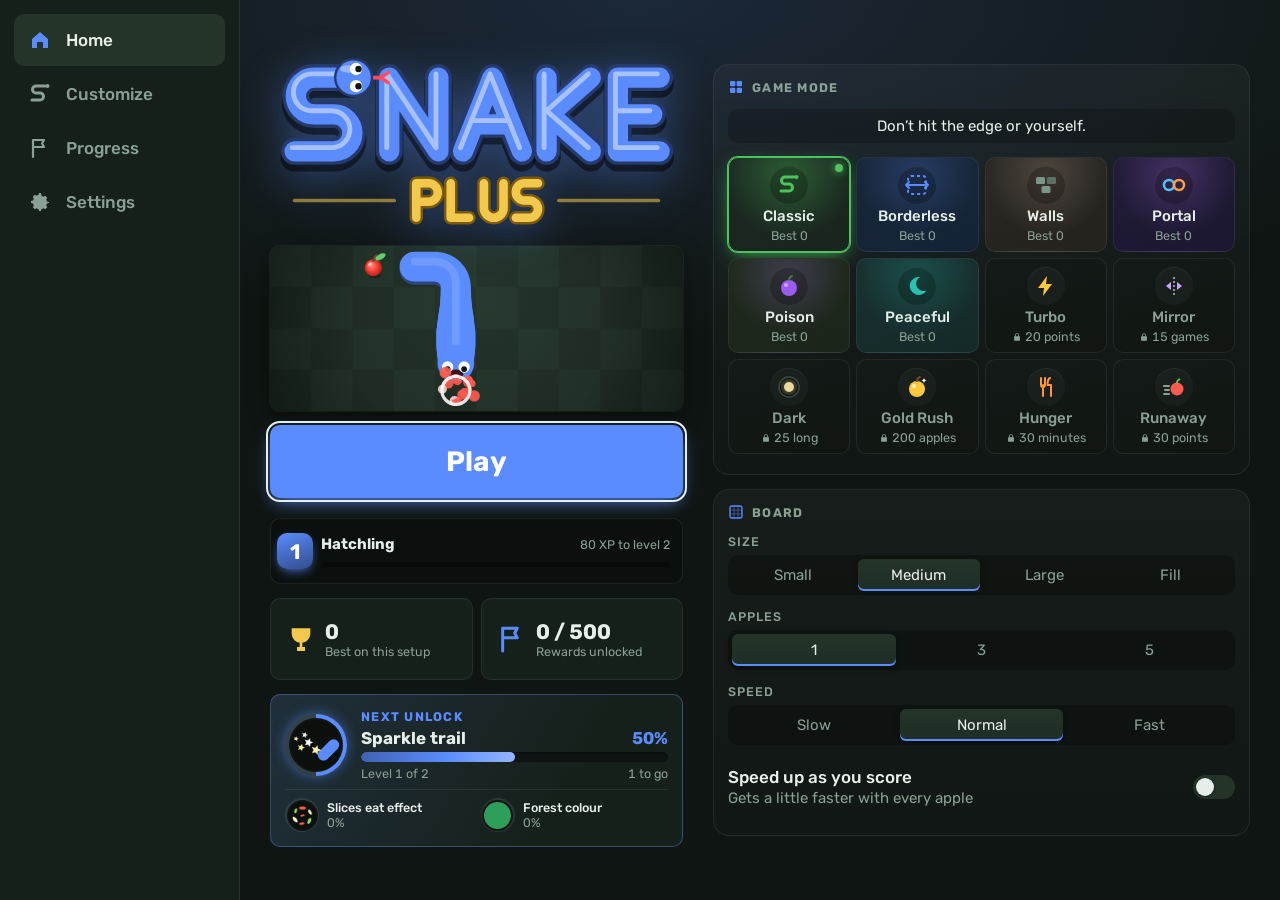
==== commit 9218bd30: "500 rewards, and your own gradient as the final Collector reward 349 new items across colours, patte" ====
--- a/index.html
+++ b/index.html
@@ -142,14 +142,25 @@
               <div class="ward-body" id="wardrobe">
                 <div class="cat-head"><span class="cat-name"><b id="catTitle"></b><small id="catNow"></small></span><span class="cat-tools"><small id="catCount"></small><button class="cat-filter" id="catFilter" type="button" aria-pressed="false">Hide locked</button></span></div>
                 <div class="lock-note" id="lockNote" hidden><span id="lockText"></span><button type="button" class="link" id="lockRoad">See it on the roadmap</button></div>
-                <div class="cat" data-cat="color"><div class="swatches" id="optColor"></div>
+                <div class="cat" data-cat="color">
                 <div class="custom-pick" id="customPick" hidden>
                   <label class="cp-row"><span class="cp-well"><input type="color" id="customInput" value="#00c2a8" aria-label="Pick your custom colour"></span>
                     <span class="cp-text"><b>Your own colour</b><small id="customStatus">Pick any colour that isn't already in the game.</small></span></label>
                 </div>
+                <div class="swatches" id="optColor"></div>
                 </div>
                 <div class="cat" data-cat="combos" hidden><div class="combos" id="optCombos"></div><p class="hint" id="comboHint"></p></div>
-                <div class="cat" data-cat="pattern" hidden><div class="chips" id="optPattern"></div></div>
+                <div class="cat" data-cat="pattern" hidden>
+                <div class="custom-pick grad-pick" id="gradPick" hidden>
+                  <div class="gp-top">
+                    <span class="cp-well"><input type="color" id="gradA" value="#ff5a1f" aria-label="First gradient colour"></span>
+                    <span class="gp-bar" id="gradBar"><i></i></span>
+                    <span class="cp-well"><input type="color" id="gradB" value="#2bd4ff" aria-label="Second gradient colour"></span>
+                  </div>
+                  <div class="gp-dirs" id="gradDirs" role="group" aria-label="Fade direction"></div>
+                  <p class="cp-text"><b id="gradDirName">Tail to head</b><small id="gradStatus"></small></p>
+                </div>
+                <div class="chips" id="optPattern"></div></div>
                 <div class="cat" data-cat="shape" hidden><div class="chips" id="optShape"></div></div>
                 <div class="cat" data-cat="eyes" hidden><div class="chips" id="optEyes"></div></div>
                 <div class="cat" data-cat="hat" hidden><div class="chips" id="optHat"></div></div>
--- a/style.css
+++ b/style.css
@@ -453,6 +453,17 @@
 .cp-text .ok { color: var(--c-good); font-weight: 700; } .cp-text .bad { color: var(--c-danger); font-weight: 700; }
 .cp-dot { display: inline-block; width: 11px; height: 11px; border-radius: 50%; vertical-align: -1px; margin: 0 3px; box-shadow: inset 0 0 0 1px rgba(255, 255, 255, .25); }
 
+/* Your own gradient: two colours, a preview of the body and which way the fade runs */
+.grad-pick { display: grid; gap: var(--sp-2); }
+.gp-top { display: grid; grid-template-columns: auto minmax(0, 1fr) auto; align-items: center; gap: var(--sp-2); }
+.gp-bar { position: relative; height: 30px; border-radius: 15px; box-shadow: inset 0 -3px 0 rgba(0, 0, 0, .22); background: #333; }
+.gp-bar i { position: absolute; right: 7px; top: 50%; width: 9px; height: 9px; margin-top: -4.5px; border-radius: 50%; background: #fff; box-shadow: inset -2px 0 0 2px #0f1512; }
+.gp-dirs { display: grid; grid-template-columns: repeat(8, minmax(0, 1fr)); gap: 4px; }
+.gp-dirs button { aspect-ratio: 1; max-height: 40px; width: 100%; padding: 0; display: grid; place-items: center; border: 0; border-radius: var(--r-sm, 8px); cursor: pointer; color: var(--c-muted); background: rgba(255, 255, 255, .06); }
+.gp-dirs button[aria-pressed="true"] { color: var(--mode-ink); background: var(--mode-accent); }
+.gp-dirs svg { width: 60%; height: 60%; }
+.grad-pick .cp-text { margin: 0; }
+
 /* "What you missed" (unlock pop-ups turned off) */
 .missed { width: 100%; display: grid; gap: var(--sp-2); padding: var(--sp-2) var(--sp-3) var(--sp-3); border-radius: var(--r-md);
   background: linear-gradient(180deg, color-mix(in srgb, var(--mode-accent) 14%, transparent), rgba(0, 0, 0, .22)); border: 1px solid color-mix(in srgb, var(--mode-accent) 45%, transparent);
@@ -834,3 +845,8 @@
    --ft keeps a stuck preview solid: the fade starts underneath it. */
 .fade-y { -webkit-mask-image: linear-gradient(to bottom, #000 var(--ft, 0px), transparent var(--ft, 0px), #000 calc(var(--ft, 0px) + var(--fa, 0px)), #000 calc(100% - var(--fb, 0px)), transparent 100%); mask-image: linear-gradient(to bottom, #000 var(--ft, 0px), transparent var(--ft, 0px), #000 calc(var(--ft, 0px) + var(--fa, 0px)), #000 calc(100% - var(--fb, 0px)), transparent 100%); }
 .fade-x { -webkit-mask-image: linear-gradient(to right, transparent 0, #000 var(--fa, 0px), #000 calc(100% - var(--fb, 0px)), transparent 100%); mask-image: linear-gradient(to right, transparent 0, #000 var(--fa, 0px), #000 calc(100% - var(--fb, 0px)), transparent 100%); }
+/* Big screens: Settings flows into columns, so the page scrolls rather than the column box (which would spill sideways). */
+@media (min-width: 1000px) and (min-height: 560px) {
+  .shell[data-page="settings"] .panels { display: block; overflow-y: auto; }
+  .panel[data-panel="settings"] { height: auto; overflow: visible; padding-right: 0; }
+}
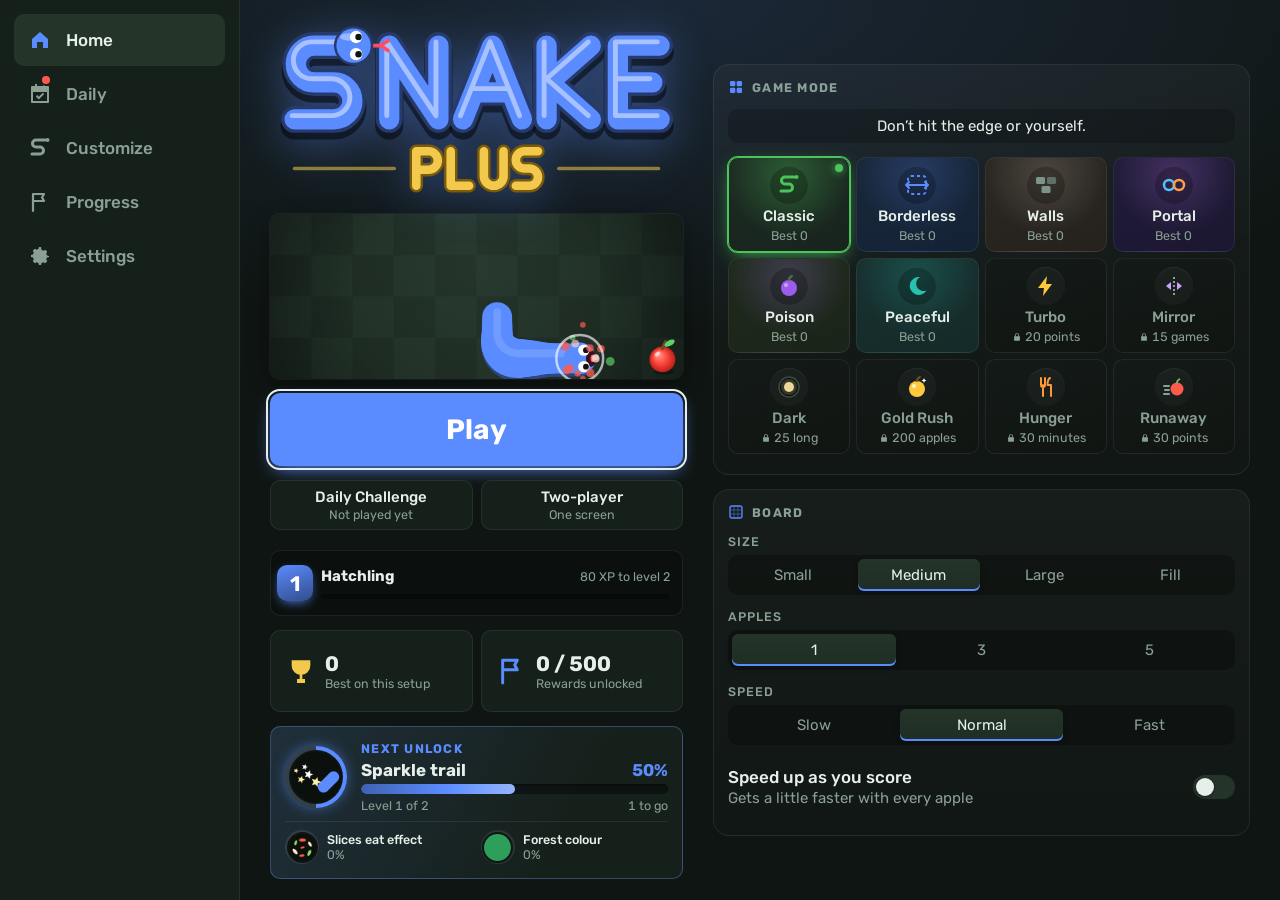
==== commit 2dae64be: "Daily Challenge, weekly missions and local two-player Daily: one challenge a day, decided by the dat" ====
--- a/index.html
+++ b/index.html
@@ -94,6 +94,7 @@
     <nav class="tabs" role="tablist" id="tabs" aria-label="Menu">
             <button role="tab" type="button" data-tab="home" aria-selected="true"><svg viewBox="0 0 24 24" aria-hidden="true"><path d="M4 11l8-7 8 7v9h-5v-6H9v6H4z"/></svg><span>Home</span></button>
             <button role="tab" type="button" data-tab="modes" aria-selected="false"><svg viewBox="0 0 24 24" aria-hidden="true"><rect x="3" y="3" width="8" height="8" rx="2"/><rect x="13" y="3" width="8" height="8" rx="2"/><rect x="3" y="13" width="8" height="8" rx="2"/><rect x="13" y="13" width="8" height="8" rx="2"/></svg><span>Modes</span></button>
+            <button role="tab" type="button" data-tab="daily" aria-selected="false"><svg viewBox="0 0 24 24" aria-hidden="true"><path d="M7 2h2v3H7zM15 2h2v3h-2z"/><path d="M4 4h16a1 1 0 0 1 1 1v15a1 1 0 0 1-1 1H4a1 1 0 0 1-1-1V5a1 1 0 0 1 1-1zm1 6v9h14v-9z"/><path d="M10.800 17.500l-3-3 1.400-1.400 1.600 1.600 4-4 1.400 1.400z"/></svg><span>Daily</span></button>
             <button role="tab" type="button" data-tab="snake" aria-selected="false"><svg viewBox="0 0 24 24" aria-hidden="true"><path d="M4 18h8a3.5 3.5 0 0 0 0-7H8a3.5 3.5 0 0 1 0-7h9" fill="none" stroke="currentColor" stroke-width="3" stroke-linecap="round"/><circle cx="19.5" cy="4" r="2"/></svg><span>Customize</span></button>
             <button role="tab" type="button" data-tab="unlocks" aria-selected="false"><svg viewBox="0 0 24 24" aria-hidden="true"><path d="M5 21V4M5 4h11l-2 3.5L16 11H5" fill="none" stroke="currentColor" stroke-width="2.2" stroke-linejoin="round" stroke-linecap="round"/></svg><span>Unlocks</span></button>
             <button role="tab" type="button" data-tab="stats" aria-selected="false"><svg viewBox="0 0 24 24" aria-hidden="true"><rect x="4" y="12" width="4" height="8" rx="1"/><rect x="10" y="7" width="4" height="13" rx="1"/><rect x="16" y="3" width="4" height="17" rx="1"/></svg><span>Stats</span></button>
@@ -108,6 +109,10 @@
                 <div class="pv-slot"><canvas id="pv" aria-hidden="true"></canvas></div>
                 <button class="setup" type="button" data-go="modes" aria-label="Change mode and board"><span class="mode-line" id="modeLine"></span><svg viewBox="0 0 24 24" aria-hidden="true"><path d="M9 6l6 6-6 6" fill="none" stroke="currentColor" stroke-width="2.4" stroke-linecap="round" stroke-linejoin="round"/></svg></button>
                 <button id="playBtn" class="play play-hero" type="button">Play</button>
+                <div class="home-quick">
+                  <button type="button" data-go="daily"><b>Daily Challenge</b><small id="homeDailyNote"></small></button>
+                  <button type="button" id="homeDuel"><b>Two-player</b><small>One screen</small></button>
+                </div>
               </div>
               <div class="home-side">
                 <button class="lvl" id="homeLvl" type="button" data-go="unlocks" title="Player level"></button>
@@ -131,6 +136,30 @@
                 <button class="switch-row" type="button" role="switch" id="swRamp" aria-checked="false">
                   <span><b>Speed up as you score</b><small>Gets a little faster with every apple</small></span><i class="switch"></i>
                 </button>
+              </div>
+            </section>
+
+            <section class="panel panel-daily" role="tabpanel" data-panel="daily" hidden>
+              <div class="card"><h3 class="card-h"><svg viewBox="0 0 24 24" aria-hidden="true"><path d="M4 4h16a1 1 0 0 1 1 1v15a1 1 0 0 1-1 1H4a1 1 0 0 1-1-1V5a1 1 0 0 1 1-1zm1 6v9h14v-9z"/></svg><span>Daily Challenge</span></h3>
+                <div class="daily-mode" id="dailyMode"></div>
+                <p class="hint" id="dailyRules"></p>
+                <button class="play" id="dailyPlay" type="button">Play</button>
+                <p class="hint" id="dailyNote"></p>
+                <div class="streak"><div><b id="dailyStreak">0</b><small>Day streak</small></div><div><b id="dailyBest">0</b><small>Best streak</small></div><div class="dots" id="dailyDots"></div></div>
+              </div>
+              <div class="card"><h3 class="card-h"><svg viewBox="0 0 24 24" aria-hidden="true"><path d="M5 21V4M5 4h11l-2 3.500L16 11H5" fill="none" stroke="currentColor" stroke-width="2.200" stroke-linejoin="round" stroke-linecap="round"/></svg><span>Weekly missions</span><small id="weekLeft"></small></h3>
+                <div class="week" id="weekList"></div>
+              </div>
+              <div class="card" id="duelCard"><h3 class="card-h"><svg viewBox="0 0 24 24" aria-hidden="true"><circle cx="8" cy="8" r="4"/><circle cx="17" cy="9" r="3"/><path d="M1 21c0-4 3-7 7-7s7 3 7 7zM16.500 21c0-3-1-5-2.500-6.500 3-1.500 8 .5 8 6.500z"/></svg><span>Two-player</span></h3>
+                <p class="hint">Two snakes, one screen, first to 3 rounds. Crash into anything, including the other snake, and you lose the round. These games don’t count towards your stats.</p>
+                <div class="field"><span class="label">Mode</span><div class="seg" id="duelModes"></div></div>
+                <button class="play" id="duelStart" type="button">Start match</button>
+                <div class="help">
+                  <p><kbd>WASD</kbd><span>Player 1</span></p>
+                  <p><kbd>←↑↓→</kbd><span>Player 2</span></p>
+                  <p><kbd>Swipe</kbd><span>Each player swipes on their own half of the screen</span></p>
+                  <p><kbd>Gamepad</kbd><span>One each</span></p>
+                </div>
               </div>
             </section>
 
@@ -238,6 +267,7 @@
 <script src="js/game.js"></script>
 <script src="js/store.js"></script>
 <script src="js/skins.js"></script>
+<script src="js/daily.js"></script>
 <script src="js/audio.js"></script>
 <script src="js/render.js"></script>
 <script src="js/input.js"></script>
--- a/style.css
+++ b/style.css
@@ -519,7 +519,7 @@
 }
 .side-nav { grid-area: nav; min-width: 0; background: var(--c-surface); border-top: 1px solid var(--c-line); }
 .brand { display: none; }
-.tabs { display: grid; grid-template-columns: repeat(6, minmax(0, 1fr)); padding: var(--sp-1) max(var(--sp-1), env(safe-area-inset-right)) max(var(--sp-1), env(safe-area-inset-bottom)) max(var(--sp-1), env(safe-area-inset-left)); }
+.tabs { display: grid; grid-template-columns: repeat(7, minmax(0, 1fr)); padding: var(--sp-1) max(var(--sp-1), env(safe-area-inset-right)) max(var(--sp-1), env(safe-area-inset-bottom)) max(var(--sp-1), env(safe-area-inset-left)); }
 .tabs button { display: grid; justify-items: center; gap: 3px; min-height: 52px; align-content: center; padding: var(--sp-1) 0; border: 0; border-radius: var(--r-md); background: none; color: var(--c-muted); font-size: 10.5px; font-weight: 500; cursor: pointer; transition: color var(--t-fast), background var(--t-fast); }
 .tabs button svg { width: 22px; height: 22px; fill: currentColor; }
 .tabs button[aria-selected="true"] { color: var(--c-fg); }
@@ -850,3 +850,50 @@
   .shell[data-page="settings"] .panels { display: block; overflow-y: auto; }
   .panel[data-panel="settings"] { height: auto; overflow: visible; padding-right: 0; }
 }
+
+/* Daily page */
+.tabs button { position: relative; }
+.tabs button.dot::after { content: ''; position: absolute; top: 7px; left: calc(50% + 9px); width: 8px; height: 8px; border-radius: 50%; background: var(--c-danger); box-shadow: 0 0 0 2px var(--c-surface); }
+.home-quick { display: grid; grid-template-columns: 1fr 1fr; gap: var(--sp-2); }
+.home-quick button { display: grid; gap: 1px; padding: 7px var(--sp-2); text-align: center; border: 1px solid var(--c-line); border-radius: var(--r-md); background: var(--c-surface); color: inherit; cursor: pointer; transition: background var(--t-fast); }
+.home-quick button:hover { background: var(--c-surface-2); }
+.home-quick b { font-size: var(--fs-sm); font-weight: 500; }
+.home-quick small { font-size: var(--fs-xs); color: var(--c-muted); }
+.shell[data-page="home"] .panel-home:is([data-fit="2"], [data-fit="3"]) .home-quick button { padding: 3px var(--sp-2); }
+.shell[data-page="home"] .panel-home:is([data-fit="2"], [data-fit="3"]) .home-quick small { display: none; }
+.daily-mode { display: grid; grid-template-columns: auto minmax(0, 1fr); gap: var(--sp-3); align-items: center; }
+.daily-mode .mc-ic svg { width: 40px; height: 40px; display: block; }
+.daily-mode span:last-child { display: grid; gap: 2px; }
+.daily-mode b { font-size: var(--fs-lg); }
+.daily-mode small { color: var(--c-muted); font-size: var(--fs-sm); }
+.panel-daily .play { width: 100%; }
+.streak { display: flex; align-items: center; gap: var(--sp-4); flex-wrap: wrap; padding-top: var(--sp-2); border-top: 1px solid var(--c-line); }
+.streak > div:not(.dots) { display: grid; }
+.streak b { font-size: var(--fs-xl); font-variant-numeric: tabular-nums; line-height: 1.1; }
+.streak small { font-size: var(--fs-xs); color: var(--c-muted); }
+.dots { display: flex; gap: 6px; margin-left: auto; }
+.dd { display: grid; justify-items: center; gap: 3px; }
+.dd i { width: 16px; height: 16px; border-radius: 50%; background: rgba(255, 255, 255, .08); }
+.dd.on i { background: var(--mode-accent); }
+.dd.now i { box-shadow: 0 0 0 2px var(--c-surface), 0 0 0 3px var(--c-muted); }
+.week { display: grid; gap: var(--sp-3); }
+.ms { display: grid; gap: 4px; }
+.ms-t { display: flex; justify-content: space-between; gap: var(--sp-2); }
+.ms-t b { font-size: var(--fs-sm); font-weight: 500; }
+.ms-t em { flex: none; font-style: normal; font-size: var(--fs-sm); font-weight: 700; color: var(--mode-accent); }
+.ms > small { font-size: var(--fs-xs); color: var(--c-muted); font-variant-numeric: tabular-nums; }
+.ms.done { opacity: .7; }
+/* Two-player: the score bar and game over card show rounds won, in each snake's colour */
+.bar.duel .hud svg, .scores.duel .big-stat svg { display: none; }
+.bar.duel #score, .scores.duel #mScore { color: var(--p1); }
+.bar.duel #best, .scores.duel #mBest { color: var(--p2); }
+.bar.duel #bestBtn, .scores.duel .big-stat-btn { pointer-events: none; }
+.toast-note { padding: 8px 18px; border-radius: var(--r-lg); }
+.toast-note b { font-size: var(--fs-sm); font-weight: 500; }
+.ms .nx-bar > i { min-width: 0; }
+@media (min-width: 820px) { .tabs button.dot::after { top: 8px; left: 28px; } }
+@media (min-width: 1000px) and (min-height: 560px) {
+  .panel-daily { display: grid; grid-template-columns: repeat(2, minmax(0, 1fr)); gap: var(--sp-3); align-items: start; }
+  .panel-daily #duelCard { grid-column: 2; grid-row: 1 / span 2; }
+}
+@media (max-width: 360px) { .tabs button { font-size: 9px; letter-spacing: -.2px; } }
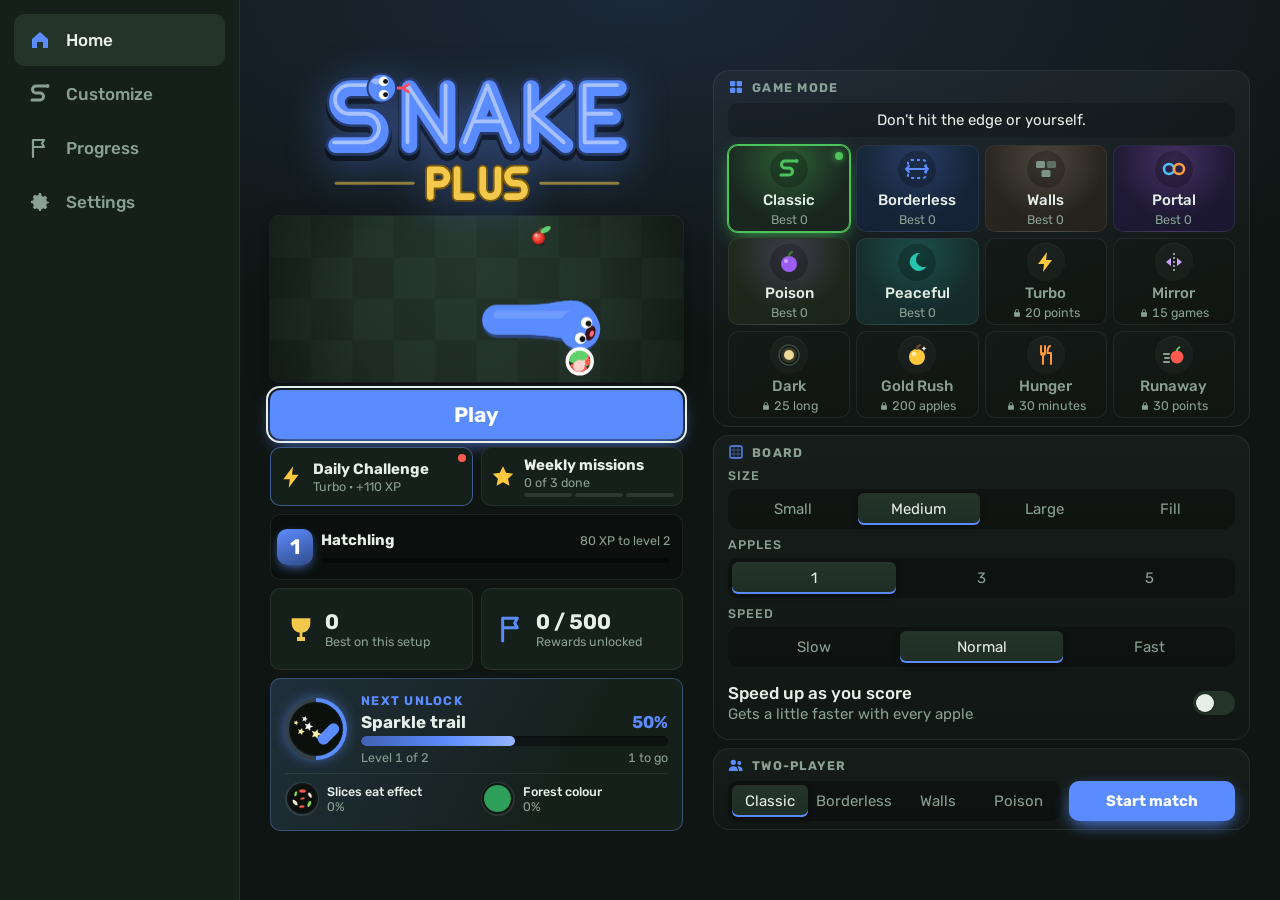
==== commit 03354096: "Daily and weekly cards on Home, Two-player moves to Modes The Daily tab is gone. Home has short Dail" ====
--- a/index.html
+++ b/index.html
@@ -94,14 +94,13 @@
     <nav class="tabs" role="tablist" id="tabs" aria-label="Menu">
             <button role="tab" type="button" data-tab="home" aria-selected="true"><svg viewBox="0 0 24 24" aria-hidden="true"><path d="M4 11l8-7 8 7v9h-5v-6H9v6H4z"/></svg><span>Home</span></button>
             <button role="tab" type="button" data-tab="modes" aria-selected="false"><svg viewBox="0 0 24 24" aria-hidden="true"><rect x="3" y="3" width="8" height="8" rx="2"/><rect x="13" y="3" width="8" height="8" rx="2"/><rect x="3" y="13" width="8" height="8" rx="2"/><rect x="13" y="13" width="8" height="8" rx="2"/></svg><span>Modes</span></button>
-            <button role="tab" type="button" data-tab="daily" aria-selected="false"><svg viewBox="0 0 24 24" aria-hidden="true"><path d="M7 2h2v3H7zM15 2h2v3h-2z"/><path d="M4 4h16a1 1 0 0 1 1 1v15a1 1 0 0 1-1 1H4a1 1 0 0 1-1-1V5a1 1 0 0 1 1-1zm1 6v9h14v-9z"/><path d="M10.800 17.500l-3-3 1.400-1.400 1.600 1.600 4-4 1.400 1.400z"/></svg><span>Daily</span></button>
             <button role="tab" type="button" data-tab="snake" aria-selected="false"><svg viewBox="0 0 24 24" aria-hidden="true"><path d="M4 18h8a3.5 3.5 0 0 0 0-7H8a3.5 3.5 0 0 1 0-7h9" fill="none" stroke="currentColor" stroke-width="3" stroke-linecap="round"/><circle cx="19.5" cy="4" r="2"/></svg><span>Customize</span></button>
             <button role="tab" type="button" data-tab="unlocks" aria-selected="false"><svg viewBox="0 0 24 24" aria-hidden="true"><path d="M5 21V4M5 4h11l-2 3.5L16 11H5" fill="none" stroke="currentColor" stroke-width="2.2" stroke-linejoin="round" stroke-linecap="round"/></svg><span>Unlocks</span></button>
             <button role="tab" type="button" data-tab="stats" aria-selected="false"><svg viewBox="0 0 24 24" aria-hidden="true"><rect x="4" y="12" width="4" height="8" rx="1"/><rect x="10" y="7" width="4" height="13" rx="1"/><rect x="16" y="3" width="4" height="17" rx="1"/></svg><span>Stats</span></button>
             <button role="tab" type="button" data-tab="settings" aria-selected="false"><svg viewBox="0 0 24 24" aria-hidden="true"><path d="M12 8.5a3.5 3.5 0 1 0 0 7 3.5 3.5 0 0 0 0-7zm9 3.5-2.1-.6a7 7 0 0 0-.7-1.7l1-2-2-2-1.9 1.1a7 7 0 0 0-1.7-.7L13 3h-2l-.6 2.1a7 7 0 0 0-1.7.7L6.8 4.7l-2 2 1 2a7 7 0 0 0-.7 1.7L3 11v2l2.1.6c.2.6.4 1.2.7 1.7l-1 1.9 2 2 1.9-1c.5.3 1.1.5 1.7.7L11 21h2l.6-2.1a7 7 0 0 0 1.7-.7l1.9 1 2-2-1-1.9c.3-.5.5-1.1.7-1.7L21 13z"/></svg><span>Settings</span></button>
     </nav>
   </aside>
-  <header class="page-head"><h2 id="pageTitle">Snake Plus</h2><button class="play play-pill" id="playTop" type="button">Play</button></header>
+  <header class="page-head"><span class="ph-title"><button class="back" id="pageBack" type="button" aria-label="Back to Home" hidden><svg viewBox="0 0 24 24" aria-hidden="true"><path d="M15 6l-6 6 6 6" fill="none" stroke="currentColor" stroke-width="2.600" stroke-linecap="round" stroke-linejoin="round"/></svg></button><h2 id="pageTitle">Snake Plus</h2></span><button class="play play-pill" id="playTop" type="button">Play</button></header>
   <div class="panels" id="panels">
             <section class="panel panel-home" role="tabpanel" data-panel="home">
               <div class="home-hero">
@@ -109,12 +108,12 @@
                 <div class="pv-slot"><canvas id="pv" aria-hidden="true"></canvas></div>
                 <button class="setup" type="button" data-go="modes" aria-label="Change mode and board"><span class="mode-line" id="modeLine"></span><svg viewBox="0 0 24 24" aria-hidden="true"><path d="M9 6l6 6-6 6" fill="none" stroke="currentColor" stroke-width="2.4" stroke-linecap="round" stroke-linejoin="round"/></svg></button>
                 <button id="playBtn" class="play play-hero" type="button">Play</button>
-                <div class="home-quick">
-                  <button type="button" data-go="daily"><b>Daily Challenge</b><small id="homeDailyNote"></small></button>
-                  <button type="button" id="homeDuel"><b>Two-player</b><small>One screen</small></button>
-                </div>
               </div>
               <div class="home-side">
+                <div class="home-events">
+                  <button class="hev" id="homeDaily" type="button" data-go="daily"></button>
+                  <button class="hev" id="homeWeek" type="button" data-go="weekly"></button>
+                </div>
                 <button class="lvl" id="homeLvl" type="button" data-go="unlocks" title="Player level"></button>
                 <div class="home-tiles">
                   <button class="htile" type="button" data-go="stats"><svg viewBox="0 0 24 24" aria-hidden="true"><path d="M5 4h14v4a7 7 0 0 1-14 0zM9 18h6v3H9zM11 14h2v4h-2z" fill="#f2c94c"/></svg><b id="homeBest">0</b><small>Best on this setup</small></button>
@@ -137,9 +136,13 @@
                   <span><b>Speed up as you score</b><small>Gets a little faster with every apple</small></span><i class="switch"></i>
                 </button>
               </div>
-            </section>
-
-            <section class="panel panel-daily" role="tabpanel" data-panel="daily" hidden>
+              <div class="card" id="duelCard"><h3 class="card-h"><svg viewBox="0 0 24 24" aria-hidden="true"><circle cx="8" cy="8" r="4"/><circle cx="17" cy="9" r="3"/><path d="M1 21c0-4 3-7 7-7s7 3 7 7zM16.500 21c0-3-1-5-2.500-6.500 3-1.500 8 .5 8 6.500z"/></svg><span>Two-player</span></h3>
+                <p class="hint">Two snakes, one screen, first to 3 rounds. WASD against the arrow keys, or swipe on your own half of the screen. Doesn’t count towards your stats.</p>
+                <div class="duel-row"><div class="seg" id="duelModes"></div><button class="play" id="duelStart" type="button">Start match</button></div>
+              </div>
+            </section>
+
+            <section class="panel panel-detail" role="tabpanel" data-panel="daily" hidden>
               <div class="card"><h3 class="card-h"><svg viewBox="0 0 24 24" aria-hidden="true"><path d="M4 4h16a1 1 0 0 1 1 1v15a1 1 0 0 1-1 1H4a1 1 0 0 1-1-1V5a1 1 0 0 1 1-1zm1 6v9h14v-9z"/></svg><span>Daily Challenge</span></h3>
                 <div class="daily-mode" id="dailyMode"></div>
                 <p class="hint" id="dailyRules"></p>
@@ -147,19 +150,12 @@
                 <p class="hint" id="dailyNote"></p>
                 <div class="streak"><div><b id="dailyStreak">0</b><small>Day streak</small></div><div><b id="dailyBest">0</b><small>Best streak</small></div><div class="dots" id="dailyDots"></div></div>
               </div>
-              <div class="card"><h3 class="card-h"><svg viewBox="0 0 24 24" aria-hidden="true"><path d="M5 21V4M5 4h11l-2 3.500L16 11H5" fill="none" stroke="currentColor" stroke-width="2.200" stroke-linejoin="round" stroke-linecap="round"/></svg><span>Weekly missions</span><small id="weekLeft"></small></h3>
+            </section>
+
+            <section class="panel panel-detail" role="tabpanel" data-panel="weekly" hidden>
+              <div class="card"><h3 class="card-h"><svg viewBox="0 0 24 24" aria-hidden="true"><path d="M5 21V4M5 4h11l-2 3.500L16 11H5" fill="none" stroke="currentColor" stroke-width="2.200" stroke-linejoin="round" stroke-linecap="round"/></svg><span>This week</span><small id="weekLeft"></small></h3>
                 <div class="week" id="weekList"></div>
-              </div>
-              <div class="card" id="duelCard"><h3 class="card-h"><svg viewBox="0 0 24 24" aria-hidden="true"><circle cx="8" cy="8" r="4"/><circle cx="17" cy="9" r="3"/><path d="M1 21c0-4 3-7 7-7s7 3 7 7zM16.500 21c0-3-1-5-2.500-6.500 3-1.500 8 .5 8 6.500z"/></svg><span>Two-player</span></h3>
-                <p class="hint">Two snakes, one screen, first to 3 rounds. Crash into anything, including the other snake, and you lose the round. These games don’t count towards your stats.</p>
-                <div class="field"><span class="label">Mode</span><div class="seg" id="duelModes"></div></div>
-                <button class="play" id="duelStart" type="button">Start match</button>
-                <div class="help">
-                  <p><kbd>WASD</kbd><span>Player 1</span></p>
-                  <p><kbd>←↑↓→</kbd><span>Player 2</span></p>
-                  <p><kbd>Swipe</kbd><span>Each player swipes on their own half of the screen</span></p>
-                  <p><kbd>Gamepad</kbd><span>One each</span></p>
-                </div>
+                <p class="hint">New missions every Monday. XP is added as soon as you finish one, and progress from all your synced devices adds up.</p>
               </div>
             </section>
 
@@ -247,6 +243,8 @@
                   <p><kbd>Esc</kbd><kbd>P</kbd><span>Pause</span></p>
                   <p><kbd>Swipe</kbd><span>Anywhere on the screen</span></p>
                   <p><kbd>Gamepad</kbd><span>D-pad or stick · Start pauses · A plays</span></p>
+                  <p><kbd>WASD</kbd><span>Player 1 in two-player</span></p>
+                  <p><kbd>←↑↓→</kbd><span>Player 2 in two-player</span></p>
                 </div>
               </div>
             </section>
--- a/style.css
+++ b/style.css
@@ -519,7 +519,7 @@
 }
 .side-nav { grid-area: nav; min-width: 0; background: var(--c-surface); border-top: 1px solid var(--c-line); }
 .brand { display: none; }
-.tabs { display: grid; grid-template-columns: repeat(7, minmax(0, 1fr)); padding: var(--sp-1) max(var(--sp-1), env(safe-area-inset-right)) max(var(--sp-1), env(safe-area-inset-bottom)) max(var(--sp-1), env(safe-area-inset-left)); }
+.tabs { display: grid; grid-template-columns: repeat(6, minmax(0, 1fr)); padding: var(--sp-1) max(var(--sp-1), env(safe-area-inset-right)) max(var(--sp-1), env(safe-area-inset-bottom)) max(var(--sp-1), env(safe-area-inset-left)); }
 .tabs button { display: grid; justify-items: center; gap: 3px; min-height: 52px; align-content: center; padding: var(--sp-1) 0; border: 0; border-radius: var(--r-md); background: none; color: var(--c-muted); font-size: 10.5px; font-weight: 500; cursor: pointer; transition: color var(--t-fast), background var(--t-fast); }
 .tabs button svg { width: 22px; height: 22px; fill: currentColor; }
 .tabs button[aria-selected="true"] { color: var(--c-fg); }
@@ -851,22 +851,40 @@
   .panel[data-panel="settings"] { height: auto; overflow: visible; padding-right: 0; }
 }
 
-/* Daily page */
-.tabs button { position: relative; }
-.tabs button.dot::after { content: ''; position: absolute; top: 7px; left: calc(50% + 9px); width: 8px; height: 8px; border-radius: 50%; background: var(--c-danger); box-shadow: 0 0 0 2px var(--c-surface); }
-.home-quick { display: grid; grid-template-columns: 1fr 1fr; gap: var(--sp-2); }
-.home-quick button { display: grid; gap: 1px; padding: 7px var(--sp-2); text-align: center; border: 1px solid var(--c-line); border-radius: var(--r-md); background: var(--c-surface); color: inherit; cursor: pointer; transition: background var(--t-fast); }
-.home-quick button:hover { background: var(--c-surface-2); }
-.home-quick b { font-size: var(--fs-sm); font-weight: 500; }
-.home-quick small { font-size: var(--fs-xs); color: var(--c-muted); }
-.shell[data-page="home"] .panel-home:is([data-fit="2"], [data-fit="3"]) .home-quick button { padding: 3px var(--sp-2); }
-.shell[data-page="home"] .panel-home:is([data-fit="2"], [data-fit="3"]) .home-quick small { display: none; }
+/* Daily Challenge and weekly missions: short cards on Home that open a page of their own */
+.ph-title { display: flex; align-items: center; gap: var(--sp-1); min-width: 0; }
+.back { display: grid; place-items: center; width: 36px; height: 36px; flex: none; margin-left: -8px; padding: 0; border: 0; border-radius: var(--r-md); background: none; color: inherit; cursor: pointer; }
+.back:hover { background: var(--c-surface-2); }
+.back[hidden] { display: none; }
+.back svg { width: 24px; height: 24px; }
+.shell[data-page="daily"] .play-pill { display: none; }
+.home-events { display: grid; grid-template-columns: 1fr 1fr; gap: var(--sp-2); }
+.hev { position: relative; display: grid; grid-template-columns: auto minmax(0, 1fr); gap: var(--sp-2); align-items: center; min-width: 0; padding: var(--sp-2); text-align: left; border: 1px solid var(--c-line); border-radius: var(--r-md); background: var(--c-surface); color: inherit; cursor: pointer; transition: background var(--t-fast), transform var(--t-fast); }
+.hev:hover { background: var(--c-surface-2); }
+.hev:active { transform: scale(.98); }
+.hev.new { border-color: color-mix(in srgb, var(--mode-accent) 45%, var(--c-line)); }
+.hev.new::after { content: ''; position: absolute; top: 6px; right: 6px; width: 8px; height: 8px; border-radius: 50%; background: var(--c-danger); }
+.hev-ic svg { display: block; width: 26px; height: 26px; }
+.hev-t { display: grid; gap: 1px; min-width: 0; }
+.hev-t b { font-size: var(--fs-sm); font-weight: 700; white-space: nowrap; overflow: hidden; text-overflow: ellipsis; }
+.hev-t small { font-size: var(--fs-xs); color: var(--c-muted); white-space: nowrap; overflow: hidden; text-overflow: ellipsis; }
+.hev-bars { display: grid; grid-template-columns: repeat(3, 1fr); gap: 3px; margin-top: 2px; }
+.hev-bars > i { display: block; height: 4px; border-radius: 2px; overflow: hidden; background: rgba(255, 255, 255, .1); }
+.hev-bars > i > i { display: block; height: 100%; background: var(--mode-accent); }
+.shell[data-page="home"] .panel-home:is([data-fit="2"], [data-fit="3"]) .hev { padding: 4px var(--sp-2); }
+.shell[data-page="home"] .panel-home:is([data-fit="2"], [data-fit="3"]) .hev-ic svg { width: 20px; height: 20px; }
+.panel-detail { width: 100%; max-width: 640px; margin-inline: auto; }
+.duel-row { display: flex; flex-wrap: wrap; gap: var(--sp-2); }
+.duel-row .seg { flex: 2 1 260px; }
+.duel-row .play { flex: 1 1 130px; width: auto; }
+.shell[data-page="home"] .panel[data-panel="modes"]:is([data-fit="2"], [data-fit="3"]) #duelCard .hint { display: none; }
+.shell[data-page="home"] .panel[data-panel="modes"]:is([data-fit="2"], [data-fit="3"]) .duel-row .play { padding-block: 6px; font-size: var(--fs-sm); }
 .daily-mode { display: grid; grid-template-columns: auto minmax(0, 1fr); gap: var(--sp-3); align-items: center; }
 .daily-mode .mc-ic svg { width: 40px; height: 40px; display: block; }
 .daily-mode span:last-child { display: grid; gap: 2px; }
 .daily-mode b { font-size: var(--fs-lg); }
 .daily-mode small { color: var(--c-muted); font-size: var(--fs-sm); }
-.panel-daily .play { width: 100%; }
+.panel-detail .play { width: 100%; }
 .streak { display: flex; align-items: center; gap: var(--sp-4); flex-wrap: wrap; padding-top: var(--sp-2); border-top: 1px solid var(--c-line); }
 .streak > div:not(.dots) { display: grid; }
 .streak b { font-size: var(--fs-xl); font-variant-numeric: tabular-nums; line-height: 1.1; }
@@ -891,9 +909,7 @@
 .toast-note { padding: 8px 18px; border-radius: var(--r-lg); }
 .toast-note b { font-size: var(--fs-sm); font-weight: 500; }
 .ms .nx-bar > i { min-width: 0; }
-@media (min-width: 820px) { .tabs button.dot::after { top: 8px; left: 28px; } }
-@media (min-width: 1000px) and (min-height: 560px) {
-  .panel-daily { display: grid; grid-template-columns: repeat(2, minmax(0, 1fr)); gap: var(--sp-3); align-items: start; }
-  .panel-daily #duelCard { grid-column: 2; grid-row: 1 / span 2; }
-}
+/* Narrow columns: the card titles need the room more than the icons do */
+.home-events { container-type: inline-size; }
+@container (max-width: 310px) { .hev { grid-template-columns: minmax(0, 1fr); } .hev-ic { display: none; } }
 @media (max-width: 360px) { .tabs button { font-size: 9px; letter-spacing: -.2px; } }
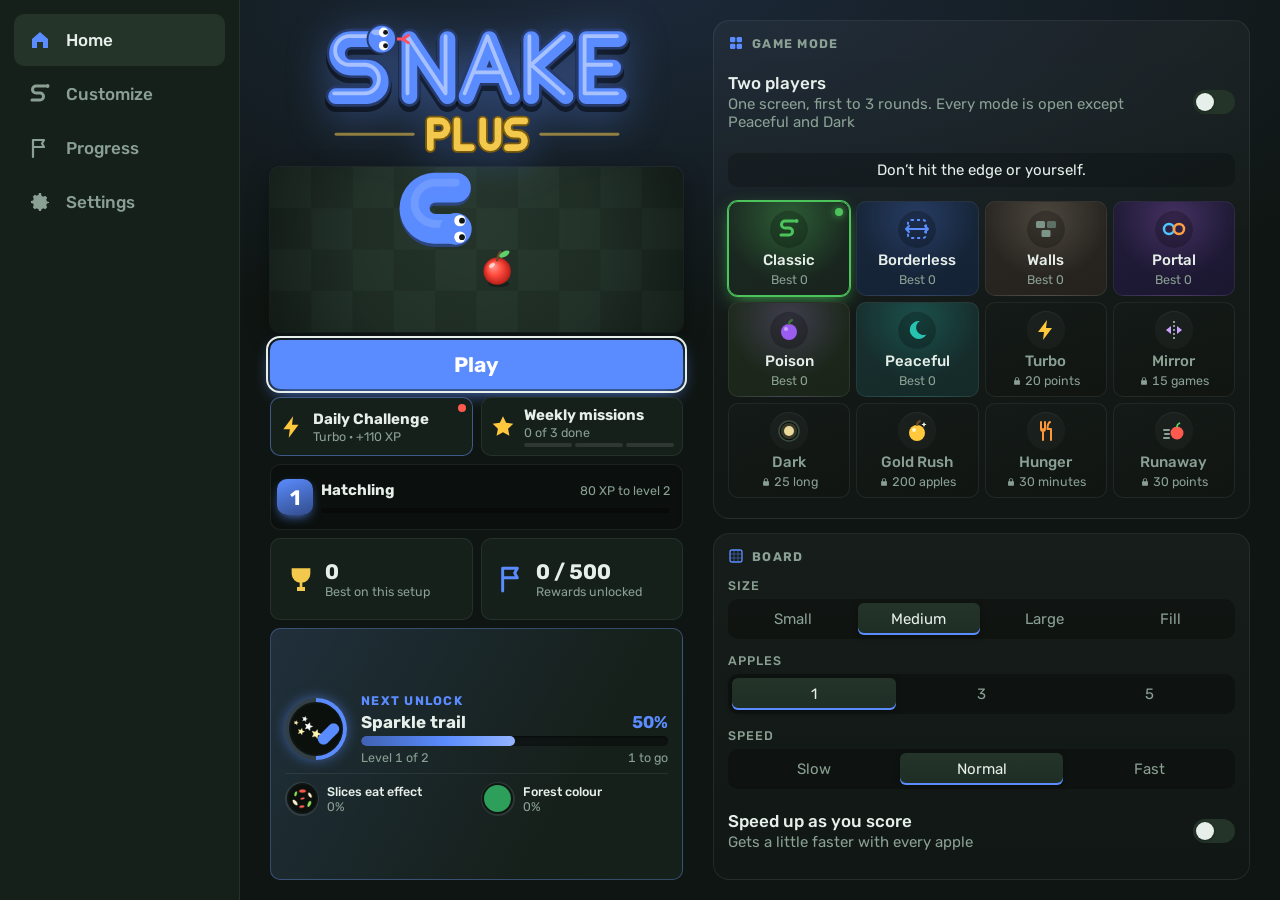
==== commit 7a9fc427: "Two-player switch, Home fills the screen, rainbow colour order Two-player is now one switch on Modes" ====
--- a/index.html
+++ b/index.html
@@ -126,6 +126,7 @@
             <section class="panel" role="tabpanel" data-panel="modes" hidden>
               <div class="pv-slot"></div>
               <div class="card"><h3 class="card-h"><svg viewBox="0 0 24 24" aria-hidden="true"><rect x="3" y="3" width="8" height="8" rx="2"/><rect x="13" y="3" width="8" height="8" rx="2"/><rect x="3" y="13" width="8" height="8" rx="2"/><rect x="13" y="13" width="8" height="8" rx="2"/></svg><span>Game mode</span></h3>
+                <button class="switch-row" type="button" role="switch" id="swDuel" aria-checked="false"><span><b>Two players</b><small>One screen, first to 3 rounds. Every mode is open except Peaceful and Dark</small></span><i class="switch"></i></button>
                 <div class="mode-grid" id="modeGrid"></div>
               </div>
               <div class="card"><h3 class="card-h"><svg viewBox="0 0 24 24" aria-hidden="true"><rect x="3" y="3" width="18" height="18" rx="3" fill="none" stroke="currentColor" stroke-width="2"/><path d="M3 9h18M3 15h18M9 3v18M15 3v18" stroke="currentColor" stroke-width="1.2" opacity=".6"/></svg><span>Board</span></h3>
@@ -136,10 +137,6 @@
                   <span><b>Speed up as you score</b><small>Gets a little faster with every apple</small></span><i class="switch"></i>
                 </button>
               </div>
-              <div class="card" id="duelCard"><h3 class="card-h"><svg viewBox="0 0 24 24" aria-hidden="true"><circle cx="8" cy="8" r="4"/><circle cx="17" cy="9" r="3"/><path d="M1 21c0-4 3-7 7-7s7 3 7 7zM16.500 21c0-3-1-5-2.500-6.500 3-1.500 8 .5 8 6.500z"/></svg><span>Two-player</span></h3>
-                <p class="hint">Two snakes, one screen, first to 3 rounds. WASD against the arrow keys, or swipe on your own half of the screen. Doesn’t count towards your stats.</p>
-                <div class="duel-row"><div class="seg" id="duelModes"></div><button class="play" id="duelStart" type="button">Start match</button></div>
-              </div>
             </section>
 
             <section class="panel panel-detail" role="tabpanel" data-panel="daily" hidden>
@@ -165,7 +162,7 @@
                 <div class="cat-tabs" id="catTabs"></div>
               </div>
               <div class="ward-body" id="wardrobe">
-                <div class="cat-head"><span class="cat-name"><b id="catTitle"></b><small id="catNow"></small></span><span class="cat-tools"><small id="catCount"></small><button class="cat-filter" id="catFilter" type="button" aria-pressed="false">Hide locked</button></span></div>
+                <div class="cat-head"><span class="cat-name"><b id="catTitle"></b><small id="catNow"></small></span><span class="cat-tools"><small id="catCount"></small><button class="cat-filter" id="catRainbow" type="button" aria-pressed="false" hidden>Rainbow order</button><button class="cat-filter" id="catFilter" type="button" aria-pressed="false">Hide locked</button></span></div>
                 <div class="lock-note" id="lockNote" hidden><span id="lockText"></span><button type="button" class="link" id="lockRoad">See it on the roadmap</button></div>
                 <div class="cat" data-cat="color">
                 <div class="custom-pick" id="customPick" hidden>
--- a/style.css
+++ b/style.css
@@ -542,7 +542,7 @@
 .pv-slot { min-width: 0; }
 
 /* Home */
-.panel-home { max-width: 520px; gap: var(--sp-4); }
+.panel-home { gap: var(--sp-4); max-width: none; }
 .home-hero, .home-side { display: grid; gap: var(--sp-3); min-width: 0; align-content: start; }
 .setup { display: flex; align-items: center; justify-content: center; gap: var(--sp-1); padding: var(--sp-2); border: 0; background: none; color: var(--c-muted); cursor: pointer; border-radius: var(--r-md); }
 .setup:hover { color: var(--c-fg); }
@@ -627,7 +627,6 @@
   .tabs button[aria-selected="true"] { background: var(--c-surface-3); }
   .panels { padding-left: var(--sp-5); padding-right: var(--sp-5); }
   .page-head { padding-left: var(--sp-5); padding-right: var(--sp-5); }
-  .panel-home { max-width: 960px; grid-template-columns: minmax(0, 1.3fr) minmax(280px, 1fr); align-items: center; gap: var(--sp-6); }
 }
 /* Landscape phones: just enough room for the essentials */
 @media (max-height: 520px) and (min-width: 560px) {
@@ -638,7 +637,7 @@
   .page-head { min-height: 0; padding-top: max(var(--sp-2), env(safe-area-inset-top)); padding-bottom: var(--sp-1); }
   .page-head h2 { font-size: var(--fs-lg); }
   .shell[data-page="home"] .page-head { display: none; }
-  .panel-home { max-width: none; grid-template-columns: minmax(0, 1.2fr) minmax(220px, 1fr); align-items: center; gap: var(--sp-4); }
+  .panel-home { grid-template-columns: minmax(0, 1.2fr) minmax(220px, 1fr); gap: var(--sp-4); }
   .play-hero { padding: 10px var(--sp-5); font-size: var(--fs-lg); }
 }
 
@@ -761,9 +760,9 @@
 .home-next:hover { border-color: var(--mode-accent); }
 .home-next:active { transform: scale(.985); }
 .nx-main { display: grid; grid-template-columns: auto minmax(0, 1fr); gap: var(--sp-3); align-items: center; }
-.nx-ring { --p: 0%; display: grid; place-items: center; width: 62px; height: 62px; flex: none; border-radius: 50%; background: conic-gradient(var(--mode-accent) var(--p), rgba(255, 255, 255, .09) 0); box-shadow: 0 0 16px -4px var(--mode-accent); transition: --p .8s var(--ease); }
-.nx-ring .rw { width: 50px; height: 50px; border-radius: 50%; display: grid; place-items: center; overflow: hidden; background-color: #0b100d; font-style: normal; box-shadow: 0 0 0 2px var(--c-bg) !important; }
-.nx-ring .rw img { width: 50px; height: 50px; }
+.nx-ring { --p: 0%; display: grid; place-items: center; width: calc(62px * var(--hk, 1)); height: calc(62px * var(--hk, 1)); flex: none; border-radius: 50%; background: conic-gradient(var(--mode-accent) var(--p), rgba(255, 255, 255, .09) 0); box-shadow: 0 0 16px -4px var(--mode-accent); transition: --p .8s var(--ease); }
+.nx-ring .rw { width: calc(50px * var(--hk, 1)); height: calc(50px * var(--hk, 1)); border-radius: 50%; display: grid; place-items: center; overflow: hidden; background-color: #0b100d; font-style: normal; box-shadow: 0 0 0 2px var(--c-bg) !important; }
+.nx-ring .rw img { width: 100%; height: 100%; }
 .nx-ring .rw svg { width: 30px; height: 30px; }
 .nx-body { display: grid; gap: 4px; min-width: 0; }
 .nx-k { color: var(--mode-accent); font-size: var(--fs-xs); font-weight: 700; letter-spacing: .1em; text-transform: uppercase; }
@@ -791,8 +790,9 @@
    Home never scrolls. ui.fitHome() picks the first tier that fits.
    ===================================================================== */
 #pv { width: 100% !important; height: auto !important; }
-.shell[data-page="home"] .panels { display: grid; align-content: start; align-content: safe center; align-items: start; align-items: safe center; overflow: hidden; }
-.shell[data-page="home"] .panel { height: auto; overflow: visible; padding-right: 0; }
+.shell[data-page="home"] .panels { display: grid; grid-template-rows: minmax(0, 1fr); overflow: hidden; }
+.shell[data-page="home"] .panel { height: 100%; overflow: visible; padding-right: 0; }
+.shell[data-page="home"] .panel.measuring { height: auto; align-self: start; }
 .panel-home .pv-slot { width: 100%; margin: 0 auto; }
 .panel-home, .panel-home .home-hero, .panel-home .home-side { transition: none; }
 
@@ -806,9 +806,8 @@
 .shell[data-page="home"] .panel-home[data-fit="2"] .home-hero, .shell[data-page="home"] .panel-home[data-fit="2"] .home-side,
 .shell[data-page="home"] .panel-home[data-fit="3"] .home-hero, .shell[data-page="home"] .panel-home[data-fit="3"] .home-side { gap: 6px; }
 .shell[data-page="home"] .panel-home[data-fit="2"] .logo-hero { width: min(100%, 230px); }
-.shell[data-page="home"] .panel-home[data-fit="2"] .pv-slot { width: 74%; }
 .shell[data-page="home"] .panel-home[data-fit="3"] .logo-hero { width: min(100%, 170px); }
-.shell[data-page="home"] .panel-home[data-fit="3"] .pv-slot { width: 52%; }
+.shell[data-page="home"] .panel-home[data-fit="3"] .pv-slot { width: 78%; }
 .shell[data-page="home"] .panel-home[data-fit="2"] .setup, .shell[data-page="home"] .panel-home[data-fit="3"] .setup { padding: 0; font-size: var(--fs-xs); }
 .shell[data-page="home"] .panel-home[data-fit="2"] .mode-line, .shell[data-page="home"] .panel-home[data-fit="3"] .mode-line { font-size: var(--fs-xs); }
 .shell[data-page="home"] .panel-home[data-fit="2"] .play-hero, .shell[data-page="home"] .panel-home[data-fit="3"] .play-hero { padding: 8px var(--sp-5); font-size: var(--fs-md); }
@@ -821,7 +820,8 @@
 .shell[data-page="home"] .panel-home[data-fit="2"] .nx-main .nx-ring, .shell[data-page="home"] .panel-home[data-fit="3"] .nx-main .nx-ring { width: 46px; height: 46px; }
 .shell[data-page="home"] .panel-home[data-fit="2"] .nx-main .rw, .shell[data-page="home"] .panel-home[data-fit="3"] .nx-main .rw,
 .shell[data-page="home"] .panel-home[data-fit="2"] .nx-main .rw img, .shell[data-page="home"] .panel-home[data-fit="3"] .nx-main .rw img { width: 37px; height: 37px; }
-.shell[data-page="home"] .panel-home[data-fit="2"] .nx-more, .shell[data-page="home"] .panel-home[data-fit="3"] .nx-more { padding-top: 4px; }
+.shell[data-page="home"] .panel-home[data-fit="2"] .nx-more { padding-top: 4px; }
+.shell[data-page="home"] .panel-home[data-fit="3"] .nx-more { display: none; }
 .shell[data-page="home"] .panel-home[data-fit="2"] .nx-mini .nx-ring, .shell[data-page="home"] .panel-home[data-fit="3"] .nx-mini .nx-ring { width: 26px; height: 26px; }
 .shell[data-page="home"] .panel-home[data-fit="2"] .nx-mini .rw, .shell[data-page="home"] .panel-home[data-fit="3"] .nx-mini .rw,
 .shell[data-page="home"] .panel-home[data-fit="2"] .nx-mini .rw img, .shell[data-page="home"] .panel-home[data-fit="3"] .nx-mini .rw img { width: 20px; height: 20px; }
@@ -864,7 +864,7 @@
 .hev:active { transform: scale(.98); }
 .hev.new { border-color: color-mix(in srgb, var(--mode-accent) 45%, var(--c-line)); }
 .hev.new::after { content: ''; position: absolute; top: 6px; right: 6px; width: 8px; height: 8px; border-radius: 50%; background: var(--c-danger); }
-.hev-ic svg { display: block; width: 26px; height: 26px; }
+.hev-ic svg { display: block; width: calc(26px * var(--hk, 1)); height: calc(26px * var(--hk, 1)); }
 .hev-t { display: grid; gap: 1px; min-width: 0; }
 .hev-t b { font-size: var(--fs-sm); font-weight: 700; white-space: nowrap; overflow: hidden; text-overflow: ellipsis; }
 .hev-t small { font-size: var(--fs-xs); color: var(--c-muted); white-space: nowrap; overflow: hidden; text-overflow: ellipsis; }
@@ -874,11 +874,6 @@
 .shell[data-page="home"] .panel-home:is([data-fit="2"], [data-fit="3"]) .hev { padding: 4px var(--sp-2); }
 .shell[data-page="home"] .panel-home:is([data-fit="2"], [data-fit="3"]) .hev-ic svg { width: 20px; height: 20px; }
 .panel-detail { width: 100%; max-width: 640px; margin-inline: auto; }
-.duel-row { display: flex; flex-wrap: wrap; gap: var(--sp-2); }
-.duel-row .seg { flex: 2 1 260px; }
-.duel-row .play { flex: 1 1 130px; width: auto; }
-.shell[data-page="home"] .panel[data-panel="modes"]:is([data-fit="2"], [data-fit="3"]) #duelCard .hint { display: none; }
-.shell[data-page="home"] .panel[data-panel="modes"]:is([data-fit="2"], [data-fit="3"]) .duel-row .play { padding-block: 6px; font-size: var(--fs-sm); }
 .daily-mode { display: grid; grid-template-columns: auto minmax(0, 1fr); gap: var(--sp-3); align-items: center; }
 .daily-mode .mc-ic svg { width: 40px; height: 40px; display: block; }
 .daily-mode span:last-child { display: grid; gap: 2px; }
@@ -893,6 +888,7 @@
 .dd { display: grid; justify-items: center; gap: 3px; }
 .dd i { width: 16px; height: 16px; border-radius: 50%; background: rgba(255, 255, 255, .08); }
 .dd.on i { background: var(--mode-accent); }
+.dd.later { opacity: .45; }
 .dd.now i { box-shadow: 0 0 0 2px var(--c-surface), 0 0 0 3px var(--c-muted); }
 .week { display: grid; gap: var(--sp-3); }
 .ms { display: grid; gap: 4px; }
@@ -913,3 +909,31 @@
 .home-events { container-type: inline-size; }
 @container (max-width: 310px) { .hev { grid-template-columns: minmax(0, 1fr); } .hev-ic { display: none; } }
 @media (max-width: 360px) { .tabs button { font-size: 9px; letter-spacing: -.2px; } }
+/* Home fills the page. One column on anything taller than it is wide, two side by side otherwise. */
+.panel-home { grid-template-rows: auto minmax(0, 1fr); }
+.home-side { grid-template-rows: auto auto auto minmax(0, 1fr); }
+.home-side .home-next { align-content: center; height: 100%; }
+.panel-home.measuring .home-next { height: auto; }
+.home-events .hev { align-content: center; }
+@media (min-width: 560px) and (min-aspect-ratio: 5/4) {
+  .panel-home { grid-template-columns: minmax(0, 1.2fr) minmax(280px, 1fr); grid-template-rows: minmax(0, 1fr); gap: var(--sp-5); }
+  .panel-home .home-hero { align-content: center; }
+}
+@media (min-width: 1000px) and (min-height: 560px) {
+  .panel-home { grid-template-columns: minmax(0, 1fr); grid-template-rows: auto minmax(0, 1fr); gap: var(--sp-3); }
+  .shell[data-page="home"] .panel[data-panel="modes"] { grid-template-columns: minmax(0, 1fr); grid-template-rows: minmax(0, 1fr) auto; }
+  .shell[data-page="home"] .panel[data-panel="modes"].measuring { grid-template-rows: auto auto; }
+  .shell[data-page="home"] .panel[data-panel="modes"] > .pv-slot + .card { height: 100%; grid-template-rows: auto auto auto minmax(0, 1fr); }
+  .shell[data-page="home"] .panel[data-panel="modes"] .mode-grid { grid-template-columns: repeat(4, minmax(0, 1fr)); grid-auto-rows: minmax(0, 1fr); }
+}
+/* Larger layouts for Home, tried from the biggest down (see fitPanel) */
+.panel-home[data-fit="g1"] { --hk: 1.2; --fs-xs: 13px; --fs-sm: 15px; --fs-md: 18px; --fs-lg: 22px; --fs-xl: 28px; --sp-2: 10px; --sp-3: 15px; --sp-4: 20px; }
+.panel-home[data-fit="g2"] { --hk: 1.45; --fs-xs: 15px; --fs-sm: 18px; --fs-md: 21px; --fs-lg: 26px; --fs-xl: 34px; --sp-2: 12px; --sp-3: 18px; --sp-4: 24px; }
+.panel-home[data-fit="g3"] { --hk: 1.75; --fs-xs: 18px; --fs-sm: 21px; --fs-md: 25px; --fs-lg: 31px; --fs-xl: 40px; --sp-2: 14px; --sp-3: 22px; --sp-4: 28px; }
+.panel-home[data-fit^="g"] .logo-hero { width: min(100%, 720px); }
+.panel-home[data-fit^="g"] .play-hero { padding-block: 1em; }
+.panel-home[data-fit^="g"] .htile svg { width: calc(26px * var(--hk)); height: calc(26px * var(--hk)); }
+.panel-home[data-fit^="g"] .lv-n { width: calc(36px * var(--hk)); height: calc(36px * var(--hk)); }
+.panel-home[data-fit^="g"] .nx-mini .nx-ring { width: calc(34px * var(--hk)); height: calc(34px * var(--hk)); }
+.panel-home[data-fit^="g"] .nx-mini .nx-ring .rw { width: calc(27px * var(--hk)); height: calc(27px * var(--hk)); }
+.cat-tools { flex-wrap: wrap; justify-content: flex-end; }
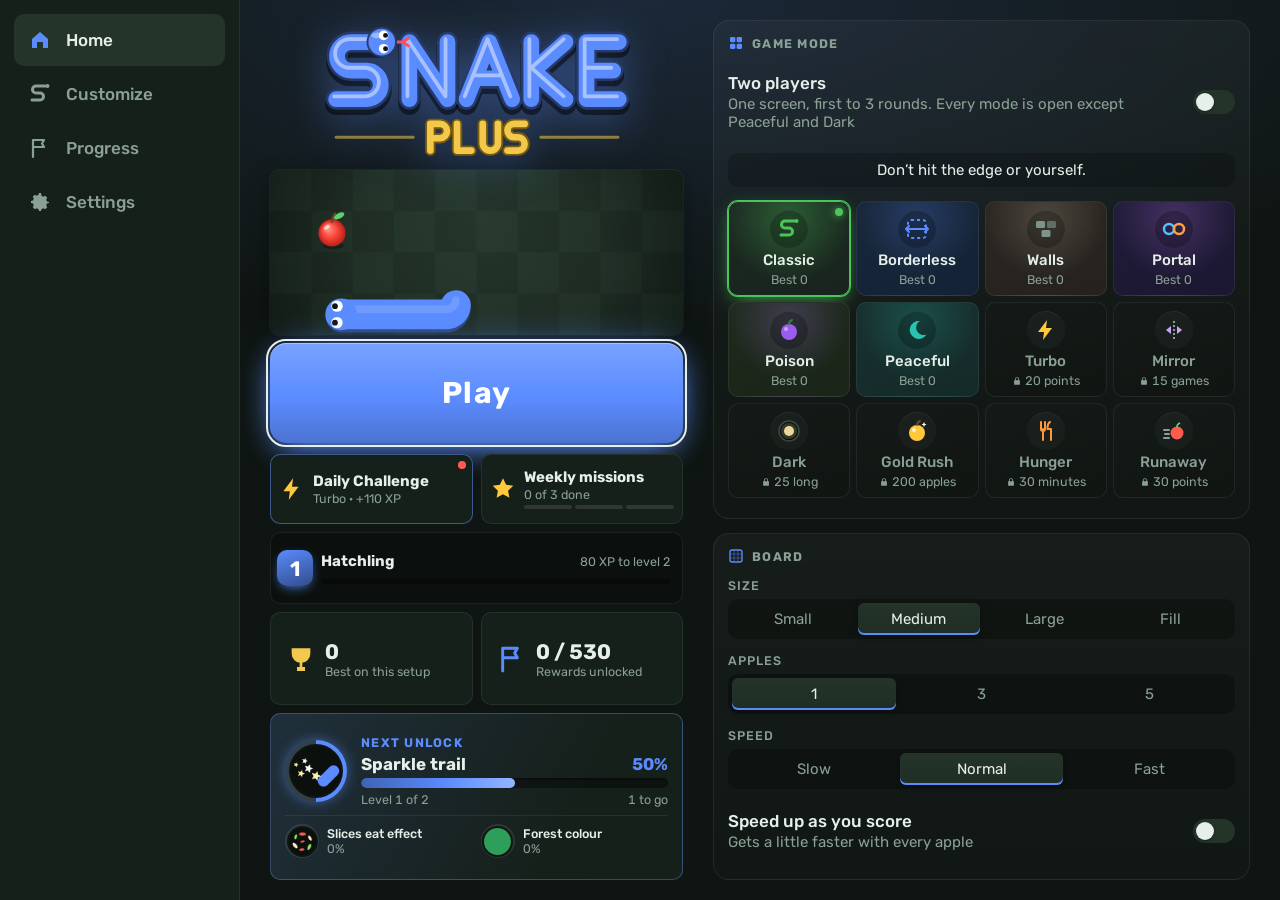
==== commit 59c62c10: "Exclusive rewards, weekly bonus, Daily leaderboard and sharing 30 new rewards on three paths that ca" ====
--- a/index.html
+++ b/index.html
@@ -75,6 +75,7 @@
           </div>
           <div class="pause-box" id="overBox" hidden>
             <button class="play" id="againBtn" type="button">Play again</button>
+            <button class="pbtn" id="shareBtn" type="button">Share result</button>
             <button class="pbtn" id="overHome" type="button"><svg viewBox="0 0 24 24" aria-hidden="true"><path d="M4 11l8-7 8 7v9h-5v-6H9v6H4z" fill="currentColor"/></svg>Main menu</button>
           </div>
         </div>
@@ -146,12 +147,23 @@
                 <button class="play" id="dailyPlay" type="button">Play</button>
                 <p class="hint" id="dailyNote"></p>
                 <div class="streak"><div><b id="dailyStreak">0</b><small>Day streak</small></div><div><b id="dailyBest">0</b><small>Best streak</small></div><div class="dots" id="dailyDots"></div></div>
+                <p class="hint" id="dailyNext"></p>
+                <button class="pbtn" id="dailyShare" type="button" hidden>Share result</button>
+              </div>
+              <div class="card" id="boardCard"><h3 class="card-h"><svg viewBox="0 0 24 24" aria-hidden="true"><path d="M6 3h12v5a6 6 0 0 1-12 0zM6 5H3v2a3 3 0 0 0 3 3M18 5h3v2a3 3 0 0 1-3 3"/><path d="M11 14h2v4h3v3H8v-3h3z"/></svg><span>Today’s leaderboard</span><small id="boardCount"></small></h3>
+                <p class="hint" id="boardNote"></p>
+                <form class="sync-join" id="boardJoin"><input id="boardName" type="text" placeholder="Your name" aria-label="Leaderboard name" autocomplete="off" autocorrect="off" spellcheck="false" maxlength="16"><button class="play" type="submit">Join</button></form>
+                <ol class="board" id="boardList"></ol>
+                <p class="board-you" id="boardYou" hidden></p>
+                <button class="link" id="boardRename" type="button" hidden>Change my name</button>
               </div>
             </section>
 
             <section class="panel panel-detail" role="tabpanel" data-panel="weekly" hidden>
               <div class="card"><h3 class="card-h"><svg viewBox="0 0 24 24" aria-hidden="true"><path d="M5 21V4M5 4h11l-2 3.500L16 11H5" fill="none" stroke="currentColor" stroke-width="2.200" stroke-linejoin="round" stroke-linecap="round"/></svg><span>This week</span><small id="weekLeft"></small></h3>
                 <div class="week" id="weekList"></div>
+                <div class="ms bonus" id="weekBonus"></div>
+                <p class="hint" id="weekNext"></p>
                 <p class="hint">New missions every Monday. XP is added as soon as you finish one, and progress from all your synced devices adds up.</p>
               </div>
             </section>
@@ -269,6 +281,7 @@
 <script src="js/ui.js"></script>
 <script src="js/sync-core.js"></script>
 <script src="js/sync.js"></script>
+<script src="js/board.js"></script>
 <script src="js/main.js"></script>
 <script>
   // Offline support + Home Screen install. Both need http(s), so skip them when opened as a file.
--- a/style.css
+++ b/style.css
@@ -807,7 +807,7 @@
 .shell[data-page="home"] .panel-home[data-fit="3"] .home-hero, .shell[data-page="home"] .panel-home[data-fit="3"] .home-side { gap: 6px; }
 .shell[data-page="home"] .panel-home[data-fit="2"] .logo-hero { width: min(100%, 230px); }
 .shell[data-page="home"] .panel-home[data-fit="3"] .logo-hero { width: min(100%, 170px); }
-.shell[data-page="home"] .panel-home[data-fit="3"] .pv-slot { width: 78%; }
+@media (max-height: 620px) { .shell[data-page="home"] .panel-home[data-fit="3"] .pv-slot { width: 78%; } }
 .shell[data-page="home"] .panel-home[data-fit="2"] .setup, .shell[data-page="home"] .panel-home[data-fit="3"] .setup { padding: 0; font-size: var(--fs-xs); }
 .shell[data-page="home"] .panel-home[data-fit="2"] .mode-line, .shell[data-page="home"] .panel-home[data-fit="3"] .mode-line { font-size: var(--fs-xs); }
 .shell[data-page="home"] .panel-home[data-fit="2"] .play-hero, .shell[data-page="home"] .panel-home[data-fit="3"] .play-hero { padding: 8px var(--sp-5); font-size: var(--fs-md); }
@@ -909,18 +909,31 @@
 .home-events { container-type: inline-size; }
 @container (max-width: 310px) { .hev { grid-template-columns: minmax(0, 1fr); } .hev-ic { display: none; } }
 @media (max-width: 360px) { .tabs button { font-size: 9px; letter-spacing: -.2px; } }
-/* Home fills the page. One column on anything taller than it is wide, two side by side otherwise. */
-.panel-home { grid-template-rows: auto minmax(0, 1fr); }
-.home-side { grid-template-rows: auto auto auto minmax(0, 1fr); }
-.home-side .home-next { align-content: center; height: 100%; }
-.panel-home.measuring .home-next { height: auto; }
-.home-events .hev { align-content: center; }
+/* Home fills the page. Spare height is shared out: Play gets the biggest slice, then the cards, so no
+   one thing swallows it. One column on anything taller than it is wide, two side by side otherwise. */
+.panel-home { grid-template-rows: auto auto; }
+.home-hero, .home-side { display: flex; flex-direction: column; min-height: 0; }
+.home-hero .logo-hero { align-self: center; }
+.home-hero .pv-slot { align-self: center; }
+.home-side > .home-events { flex: 1 1 auto; grid-auto-rows: minmax(0, 1fr); }
+.home-side > .lvl { flex: .6 1 auto; align-items: center; align-content: center; }
+.home-side > .home-tiles { flex: 1 1 auto; grid-auto-rows: minmax(0, 1fr); }
+.home-side > .home-next { flex: 1.3 1 auto; align-content: center; }
+.home-events .hev, .home-tiles .htile { align-content: center; }
+/* Play: the biggest thing on the page */
+.home-hero > .play-hero { flex: 2 1 auto; min-height: calc(64px * var(--hk, 1)); max-height: calc(100px * var(--hk, 1)); padding-block: 18px;
+  font-size: calc(var(--fs-xl) * 1.2); font-weight: 700; letter-spacing: .04em; border-radius: var(--r-lg);
+  background: linear-gradient(180deg, color-mix(in srgb, var(--mode-accent) 82%, #fff), var(--mode-accent) 55%, color-mix(in srgb, var(--mode-accent) 82%, #000));
+  box-shadow: 0 10px 30px -8px var(--mode-accent), 0 0 44px -14px var(--mode-accent), inset 0 1px 0 rgba(255, 255, 255, .35); }
+.shell[data-page="home"] .panel-home[data-fit="1"] .home-hero > .play-hero { min-height: 58px; padding-block: 14px; font-size: var(--fs-xl); }
+.shell[data-page="home"] .panel-home:is([data-fit="2"], [data-fit="3"]) .home-hero > .play-hero { min-height: 58px; padding-block: 8px; font-size: var(--fs-xl); }
+@media (max-height: 620px) { .shell[data-page="home"] .panel-home:is([data-fit="2"], [data-fit="3"]) .home-hero > .play-hero { min-height: 40px; padding-block: 6px; font-size: var(--fs-lg); } }
 @media (min-width: 560px) and (min-aspect-ratio: 5/4) {
   .panel-home { grid-template-columns: minmax(0, 1.2fr) minmax(280px, 1fr); grid-template-rows: minmax(0, 1fr); gap: var(--sp-5); }
-  .panel-home .home-hero { align-content: center; }
+  .panel-home .home-hero { justify-content: center; }
 }
 @media (min-width: 1000px) and (min-height: 560px) {
-  .panel-home { grid-template-columns: minmax(0, 1fr); grid-template-rows: auto minmax(0, 1fr); gap: var(--sp-3); }
+  .panel-home { grid-template-columns: minmax(0, 1fr); grid-template-rows: auto auto; align-content: stretch; gap: var(--sp-3); }
   .shell[data-page="home"] .panel[data-panel="modes"] { grid-template-columns: minmax(0, 1fr); grid-template-rows: minmax(0, 1fr) auto; }
   .shell[data-page="home"] .panel[data-panel="modes"].measuring { grid-template-rows: auto auto; }
   .shell[data-page="home"] .panel[data-panel="modes"] > .pv-slot + .card { height: 100%; grid-template-rows: auto auto auto minmax(0, 1fr); }
@@ -937,3 +950,17 @@
 .panel-home[data-fit^="g"] .nx-mini .nx-ring { width: calc(34px * var(--hk)); height: calc(34px * var(--hk)); }
 .panel-home[data-fit^="g"] .nx-mini .nx-ring .rw { width: calc(27px * var(--hk)); height: calc(27px * var(--hk)); }
 .cat-tools { flex-wrap: wrap; justify-content: flex-end; }
+/* Weekly bonus and the leaderboard */
+.ms.bonus { padding-top: var(--sp-3); border-top: 1px solid var(--c-line); }
+.ms.bonus .ms-t em { color: var(--c-gold); }
+.board { display: grid; gap: 2px; margin: 0; padding: 0; list-style: none; }
+.board:empty { display: none; }
+.board li { display: grid; grid-template-columns: 30px minmax(0, 1fr) auto; gap: var(--sp-2); align-items: center; padding: 6px var(--sp-2); border-radius: var(--r-sm); font-size: var(--fs-sm); }
+.board li:nth-child(odd) { background: rgba(255, 255, 255, .03); }
+.board li.me { background: color-mix(in srgb, var(--mode-accent) 22%, transparent); }
+.lb-n { color: var(--c-muted); font-variant-numeric: tabular-nums; }
+.board li:nth-child(1) .lb-n { color: var(--c-gold); font-weight: 700; }
+.lb-name { white-space: nowrap; overflow: hidden; text-overflow: ellipsis; }
+.board b { font-variant-numeric: tabular-nums; }
+.board-you { margin: 0; font-size: var(--fs-sm); font-weight: 700; }
+#boardRename { justify-self: start; }
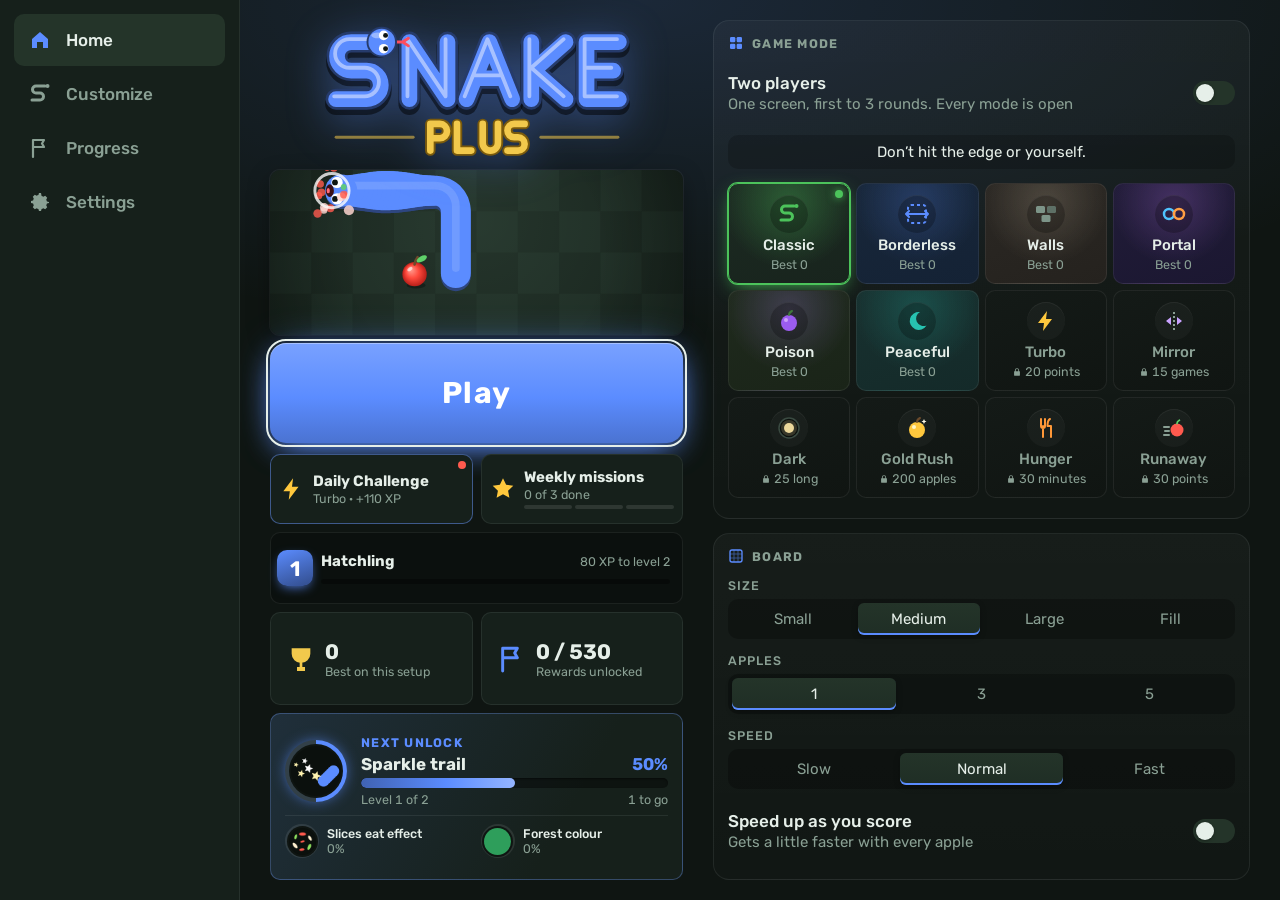
==== commit 60a6ad9c: "Peaceful and Dark work for two players, and the preview shows both snakes Two-player Peaceful is a r" ====
--- a/index.html
+++ b/index.html
@@ -127,7 +127,7 @@
             <section class="panel" role="tabpanel" data-panel="modes" hidden>
               <div class="pv-slot"></div>
               <div class="card"><h3 class="card-h"><svg viewBox="0 0 24 24" aria-hidden="true"><rect x="3" y="3" width="8" height="8" rx="2"/><rect x="13" y="3" width="8" height="8" rx="2"/><rect x="3" y="13" width="8" height="8" rx="2"/><rect x="13" y="13" width="8" height="8" rx="2"/></svg><span>Game mode</span></h3>
-                <button class="switch-row" type="button" role="switch" id="swDuel" aria-checked="false"><span><b>Two players</b><small>One screen, first to 3 rounds. Every mode is open except Peaceful and Dark</small></span><i class="switch"></i></button>
+                <button class="switch-row" type="button" role="switch" id="swDuel" aria-checked="false"><span><b>Two players</b><small>One screen, first to 3 rounds. Every mode is open</small></span><i class="switch"></i></button>
                 <div class="mode-grid" id="modeGrid"></div>
               </div>
               <div class="card"><h3 class="card-h"><svg viewBox="0 0 24 24" aria-hidden="true"><rect x="3" y="3" width="18" height="18" rx="3" fill="none" stroke="currentColor" stroke-width="2"/><path d="M3 9h18M3 15h18M9 3v18M15 3v18" stroke="currentColor" stroke-width="1.2" opacity=".6"/></svg><span>Board</span></h3>
--- a/style.css
+++ b/style.css
@@ -964,3 +964,6 @@
 .board b { font-variant-numeric: tabular-nums; }
 .board-you { margin: 0; font-size: var(--fs-sm); font-weight: 700; }
 #boardRename { justify-self: start; }
+/* Leaderboard name box: the box takes the row and Join stays small. It's a name, not a sync code, so no capitals or wide spacing. */
+.panel-detail .sync-join .play { width: auto; flex: none; padding: 10px var(--sp-4); font-size: var(--fs-md); }
+#boardName { text-transform: none; letter-spacing: 0; text-align: left; font-weight: 500; font-size: var(--fs-md); }
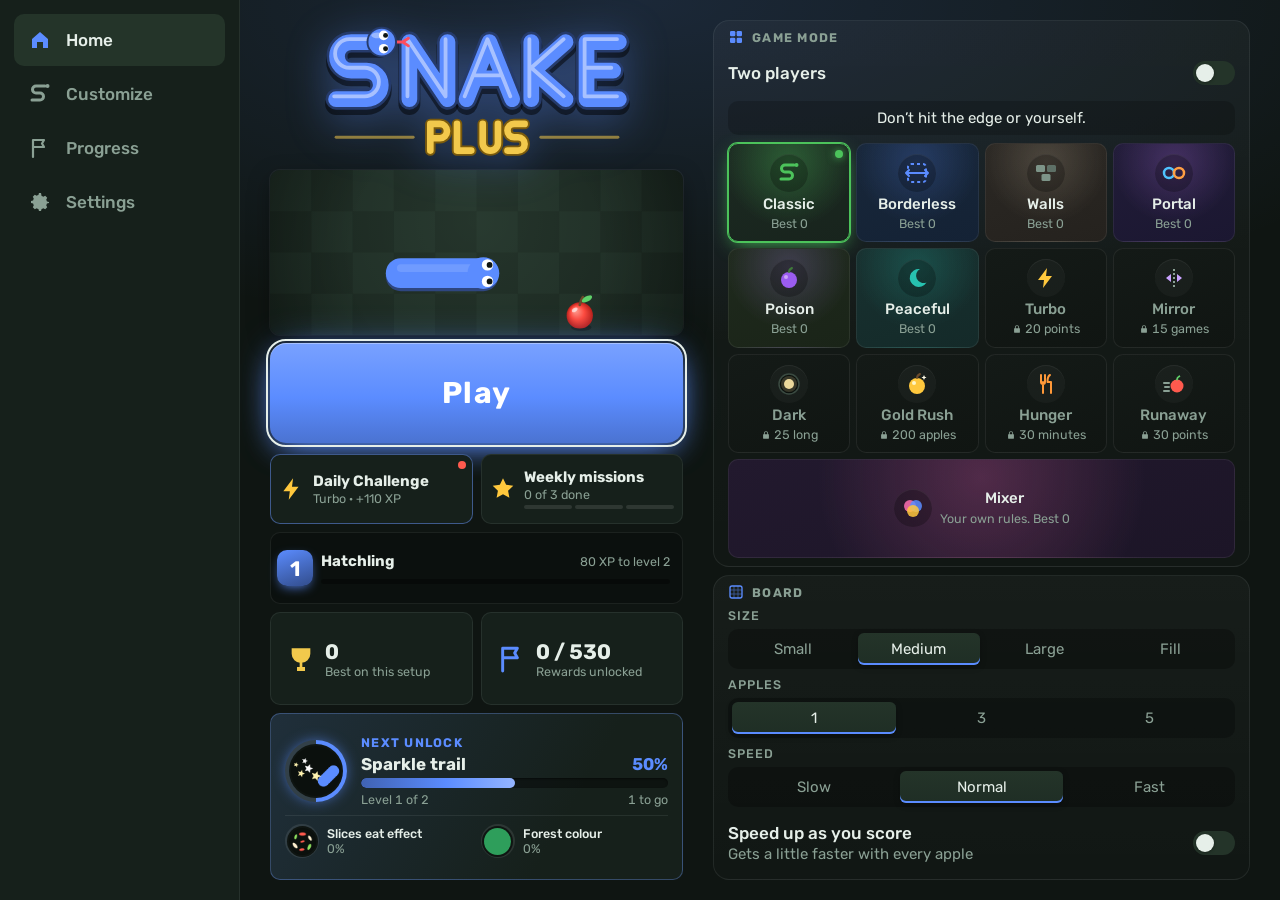
==== commit a0d547f4: "Mode Mixer, run summary and accessibility settings Mixer: combine the rules of ten modes into your o" ====
--- a/index.html
+++ b/index.html
@@ -75,7 +75,7 @@
           </div>
           <div class="pause-box" id="overBox" hidden>
             <button class="play" id="againBtn" type="button">Play again</button>
-            <button class="pbtn" id="shareBtn" type="button">Share result</button>
+            <button class="pbtn" id="summaryBtn" type="button">Run summary</button>
             <button class="pbtn" id="overHome" type="button"><svg viewBox="0 0 24 24" aria-hidden="true"><path d="M4 11l8-7 8 7v9h-5v-6H9v6H4z" fill="currentColor"/></svg>Main menu</button>
           </div>
         </div>
@@ -129,6 +129,7 @@
               <div class="card"><h3 class="card-h"><svg viewBox="0 0 24 24" aria-hidden="true"><rect x="3" y="3" width="8" height="8" rx="2"/><rect x="13" y="3" width="8" height="8" rx="2"/><rect x="3" y="13" width="8" height="8" rx="2"/><rect x="13" y="13" width="8" height="8" rx="2"/></svg><span>Game mode</span></h3>
                 <button class="switch-row" type="button" role="switch" id="swDuel" aria-checked="false"><span><b>Two players</b><small>One screen, first to 3 rounds. Every mode is open</small></span><i class="switch"></i></button>
                 <div class="mode-grid" id="modeGrid"></div>
+                <div class="mix-box" id="mixBox" role="group" aria-label="Mixer rules" hidden></div>
               </div>
               <div class="card"><h3 class="card-h"><svg viewBox="0 0 24 24" aria-hidden="true"><rect x="3" y="3" width="18" height="18" rx="3" fill="none" stroke="currentColor" stroke-width="2"/><path d="M3 9h18M3 15h18M9 3v18M15 3v18" stroke="currentColor" stroke-width="1.2" opacity=".6"/></svg><span>Board</span></h3>
                 <div class="field"><span class="label">Size</span><div class="seg" id="segBoard"></div></div>
@@ -239,6 +240,12 @@
               <div class="card"><h3 class="card-h"><svg viewBox="0 0 24 24" aria-hidden="true"><path d="M12 2l1.800 6.200L20 10l-6.200 1.800L12 18l-1.800-6.200L4 10l6.200-1.800z"/></svg><span>Effects</span></h3>
                 <button class="switch-row" type="button" role="switch" id="swShake" aria-checked="true"><span><b>Screen shake</b><small>The board shakes when you crash</small></span><i class="switch"></i></button>
                 <button class="switch-row" type="button" role="switch" id="swConfetti" aria-checked="true"><span><b>Confetti</b><small>Bursts for new bests and unlocks</small></span><i class="switch"></i></button>
+              </div>
+              <div class="card"><h3 class="card-h"><svg viewBox="0 0 24 24" aria-hidden="true"><circle cx="12" cy="4.500" r="2.500"/><path d="M4 8.500l5 1.500v4l-2 7h2.500l2.500-6 2.500 6H17l-2-7v-4l5-1.500-.6-2L12 8 4.600 6.500z"/></svg><span>Accessibility</span></h3>
+                <button class="switch-row" type="button" role="switch" id="swSafe" aria-checked="false"><span><b>Colourblind-friendly</b><small>Poison, gold and portals get symbols, and player 2 gets stripes</small></span><i class="switch"></i></button>
+                <button class="switch-row" type="button" role="switch" id="swCalm" aria-checked="false"><span><b>Reduce motion</b><small>No shake or confetti, one soft flash instead of flickering, and calmer menus</small></span><i class="switch"></i></button>
+                <button class="switch-row" type="button" role="switch" id="swContrast" aria-checked="false"><span><b>High contrast</b><small>A plain black board, bright walls and outlined apples, with clearer menu text</small></span><i class="switch"></i></button>
+                <button class="switch-row" type="button" role="switch" id="swText" aria-checked="false"><span><b>Larger text</b><small>Bigger text throughout the menus</small></span><i class="switch"></i></button>
               </div>
               <div class="card"><h3 class="card-h"><svg viewBox="0 0 24 24" aria-hidden="true"><path d="M12 3a6 6 0 0 0-6 6v4l-2 3h16l-2-3V9a6 6 0 0 0-6-6zM10 19a2 2 0 0 0 4 0z"/></svg><span>Notifications</span></h3>
                 <button class="switch-row" type="button" role="switch" id="swToasts" aria-checked="true"><span><b>Unlock pop-ups during games</b><small>When off, you'll see everything you unlocked after the game, in “What you missed”</small></span><i class="switch"></i></button>
@@ -268,6 +275,16 @@
   </div>
 </div>
 <div class="toasts" id="toasts" aria-live="polite"></div>
+<div class="sum-wrap" id="summary" role="dialog" aria-modal="true" aria-labelledby="sumTitle" hidden>
+  <div class="sum-card">
+    <h2 id="sumTitle">Run summary</h2>
+    <p class="hint" id="sumWhy"></p>
+    <div class="sum-map"><canvas id="sumMap" role="img" aria-label="Map of where your snake went. Brighter tiles were crossed more often."></canvas></div>
+    <div class="sum-stats" id="sumStats"></div>
+    <div class="sum-btns"><button class="pbtn" id="sumShare" type="button">Share</button><button class="play" id="sumClose" type="button">Done</button></div>
+  </div>
+</div>
+<p class="sr" id="srLive" aria-live="polite"></p>
 <canvas id="confetti" aria-hidden="true"></canvas>
 
 <script src="js/util.js"></script>
--- a/style.css
+++ b/style.css
@@ -294,6 +294,7 @@
 @media (prefers-reduced-motion: reduce) {
   *, *::before, *::after { animation-duration: 1ms !important; animation-iteration-count: 1 !important; transition-duration: 1ms !important; }
 }
+html.a-calm *, html.a-calm *::before, html.a-calm *::after { animation-duration: 1ms !important; animation-iteration-count: 1 !important; transition-duration: 1ms !important; }
 
 /* =====================================================================
    Menu redesign: themed by the selected mode (--mode-accent / --mode-glow)
@@ -967,3 +968,40 @@
 /* Leaderboard name box: the box takes the row and Join stays small. It's a name, not a sync code, so no capitals or wide spacing. */
 .panel-detail .sync-join .play { width: auto; flex: none; padding: 10px var(--sp-4); font-size: var(--fs-md); }
 #boardName { text-transform: none; letter-spacing: 0; text-align: left; font-weight: 500; font-size: var(--fs-md); }
+/* The Mixer */
+.mode-card[data-mode="mix"] { grid-column: 1 / -1; min-height: 0; grid-template-columns: auto auto; justify-content: center; column-gap: var(--sp-2); padding-block: var(--sp-2); }
+.mode-card[data-mode="mix"] .mc-ic { grid-row: span 2; }
+.mix-box { display: grid; grid-template-columns: repeat(auto-fill, minmax(104px, 1fr)); gap: 6px; }
+.mix-box[hidden] { display: none; }
+.mix-chip { display: flex; align-items: center; gap: 6px; min-width: 0; padding: 7px var(--sp-2); text-align: left; border: 1px solid var(--c-line); border-radius: var(--r-md); background: var(--c-surface); color: inherit; font-size: var(--fs-sm); cursor: pointer; transition: background var(--t-fast); }
+.mix-chip svg:not(.lock) { width: 18px; height: 18px; flex: none; }
+.mix-chip span { min-width: 0; white-space: nowrap; overflow: hidden; text-overflow: ellipsis; }
+.mix-chip .lock { width: 11px; height: 11px; }
+.mix-chip[aria-pressed="true"] { border-color: var(--mode-accent); background: color-mix(in srgb, var(--mode-accent) 24%, var(--c-surface)); font-weight: 700; }
+.mix-chip.locked { opacity: .55; }
+/* Run summary */
+.sum-wrap { position: fixed; inset: 0; z-index: 30; display: grid; place-items: center; padding: var(--sp-3); overflow-y: auto; background: var(--c-scrim); -webkit-backdrop-filter: blur(6px); backdrop-filter: blur(6px); animation: fade var(--t-med) var(--ease); }
+.sum-wrap[hidden] { display: none; }
+.sum-card { display: grid; gap: var(--sp-3); width: min(100%, 460px); padding: var(--sp-4); border: 1px solid var(--c-line); border-radius: var(--r-lg); background: var(--c-surface); box-shadow: var(--shadow-2); }
+.sum-card h2 { margin: 0; font-size: var(--fs-lg); }
+.sum-card .hint { margin: 0; }
+.sum-map { display: grid; justify-items: center; }
+.sum-map canvas { display: block; border-radius: var(--r-sm); }
+.sum-stats { display: grid; grid-template-columns: repeat(3, minmax(0, 1fr)); gap: var(--sp-2); }
+.sum-stats > div { display: grid; padding: 6px var(--sp-2); border-radius: var(--r-md); background: rgba(0, 0, 0, .22); }
+.sum-stats b { font-size: var(--fs-lg); font-variant-numeric: tabular-nums; }
+.sum-stats small { font-size: var(--fs-xs); color: var(--c-muted); }
+.sum-btns { display: grid; grid-template-columns: 1fr 1fr; gap: var(--sp-2); }
+.sum-btns .play { width: auto; }
+/* Accessibility */
+.sr { position: absolute; width: 1px; height: 1px; margin: -1px; padding: 0; overflow: hidden; clip-path: inset(50%); white-space: nowrap; }
+html.a-contrast { --c-muted: #c9d8cf; --c-line: rgba(230, 239, 233, .32); --c-fg: #ffffff; --c-scrim: rgba(0, 0, 0, .82); }
+html.a-contrast .switch-row small, html.a-contrast .hint { color: #d4e0d9; }
+html.a-text, html.a-text .shell { --fs-xs: 13.5px; --fs-sm: 15.5px; --fs-md: 18px; --fs-lg: 21px; --fs-xl: 28px; }
+html.a-text .tabs button { font-size: 11.5px; }
+/* Tighter Modes column beside Home when space runs short */
+.shell[data-page="home"] .panel[data-panel="modes"]:is([data-fit="2"], [data-fit="3"]) #swDuel small { display: none; }
+.shell[data-page="home"] .panel[data-panel="modes"]:is([data-fit="2"], [data-fit="3"]) .mode-card[data-mode="mix"] { padding-block: 2px; }
+.shell[data-page="home"] .panel[data-panel="modes"]:is([data-fit="2"], [data-fit="3"]) .mix-chip { padding-block: 3px; }
+.shell[data-page="home"] .panel[data-panel="modes"]:is([data-fit="2"], [data-fit="3"]) .mix-box { grid-template-columns: repeat(5, minmax(0, 1fr)); gap: 4px; }
+.shell[data-page="home"] .panel[data-panel="modes"][data-fit="3"] .mix-chip svg:not(.lock) { display: none; }
